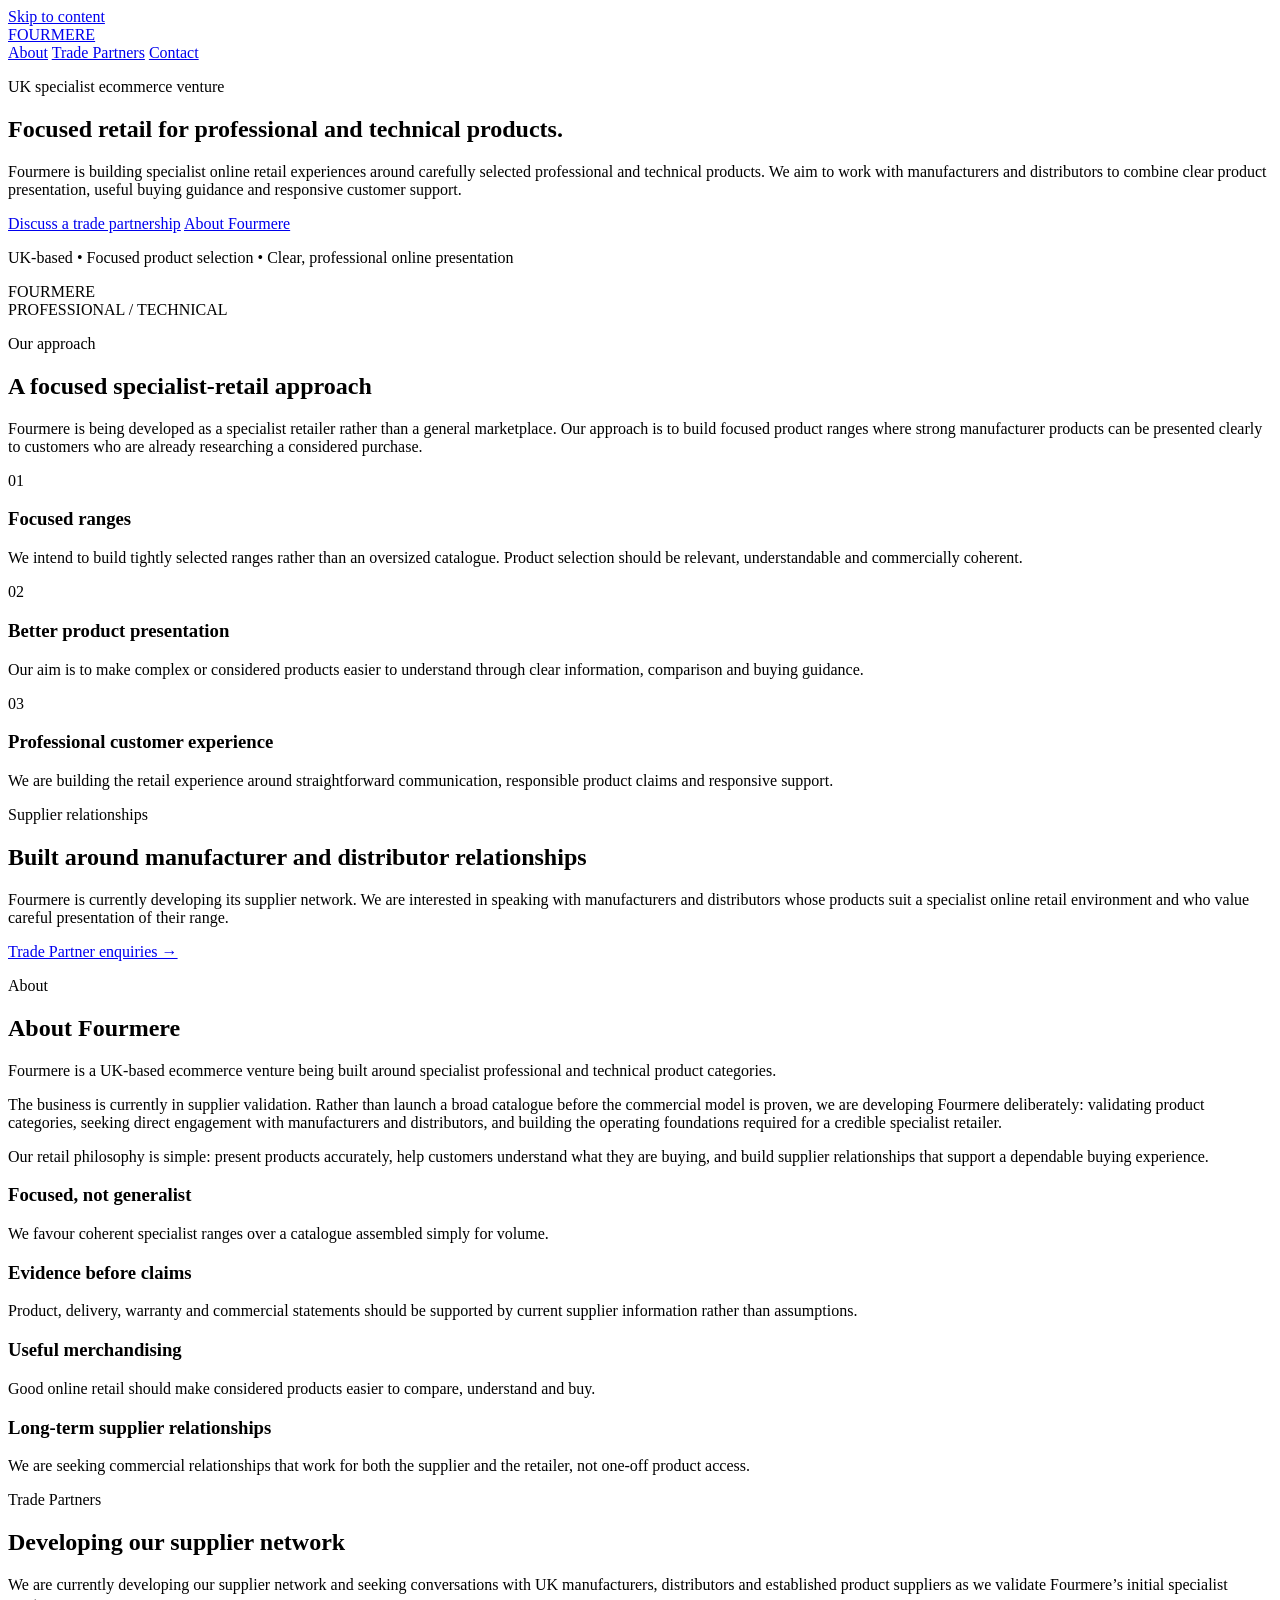
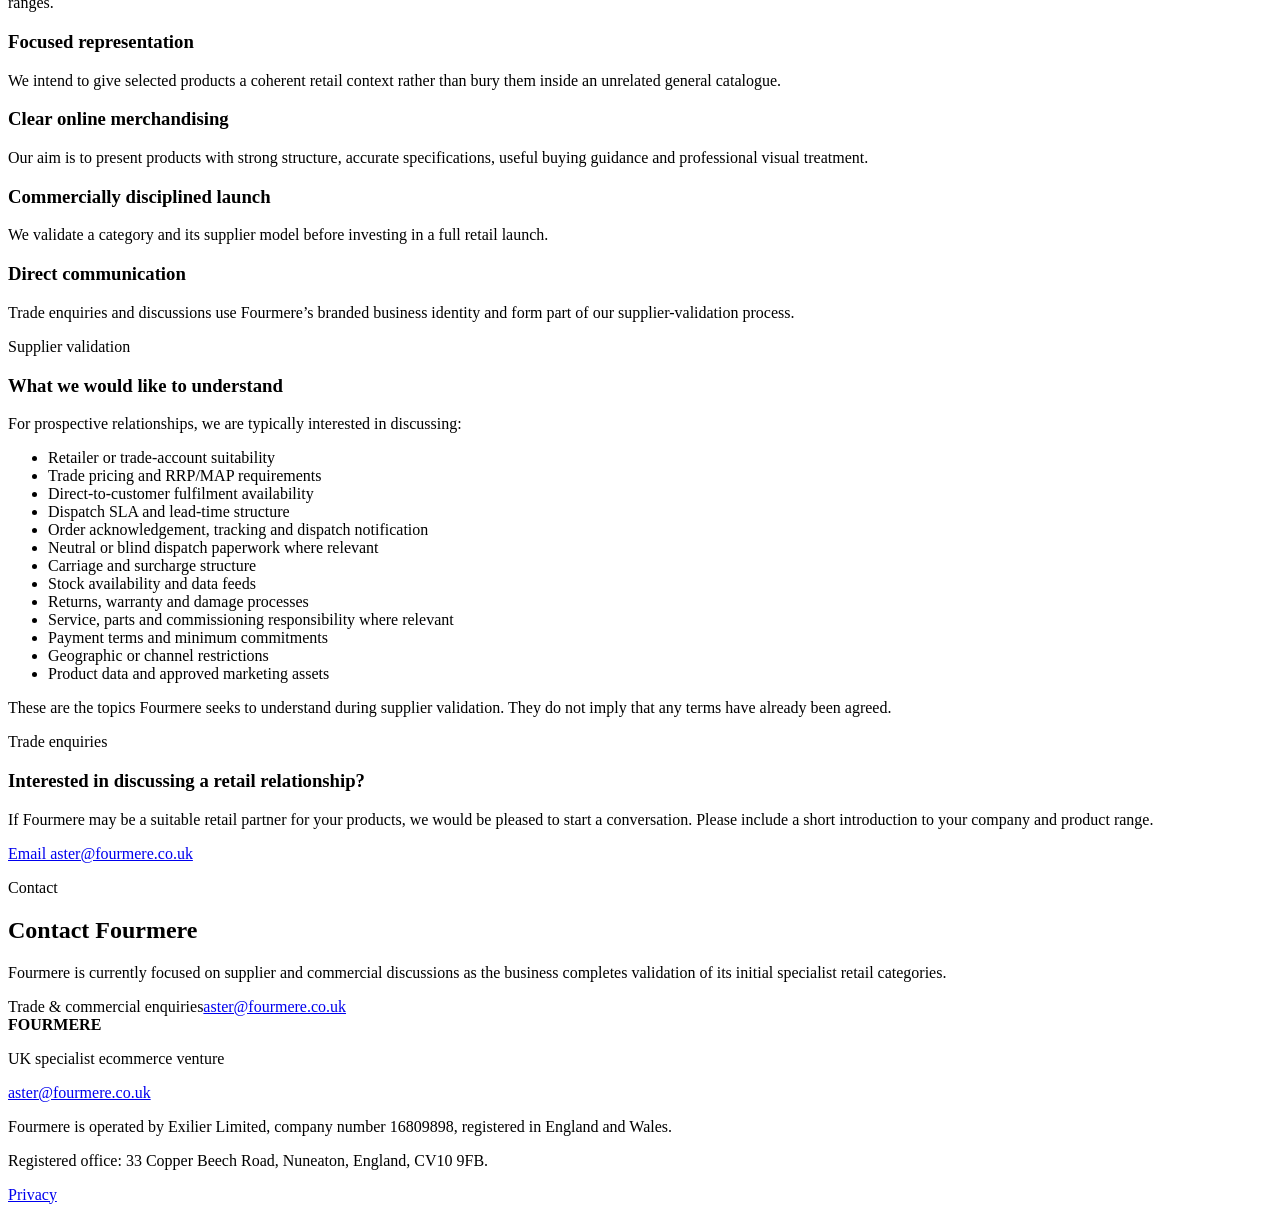
==== index.html @ 5b76fd43 "Initialize Fourmere Gate 3 credibility site" ====
<!doctype html>
<html lang="en-GB">
<head>
  <meta charset="utf-8">
  <meta name="viewport" content="width=device-width, initial-scale=1">
  <title>Fourmere | UK Specialist Ecommerce Venture</title>
  <meta name="description" content="Fourmere is a UK specialist ecommerce venture developing focused retail experiences for professional and technical products and seeking manufacturer and distributor relationships.">
  <meta name="robots" content="noindex,nofollow">
  <meta property="og:title" content="Fourmere | UK Specialist Ecommerce Venture">
  <meta property="og:description" content="A UK specialist ecommerce venture focused on clear product presentation, considered retail experiences and professional supplier relationships.">
  <meta property="og:type" content="website">
  <link rel="stylesheet" href="styles.css">
</head>
<body>
  <a class="skip-link" href="#main">Skip to content</a>
  <header class="site-header" id="home">
    <div class="shell nav-wrap">
      <a class="brand" href="#home" aria-label="Fourmere home">FOURMERE</a>
      <nav aria-label="Primary navigation">
        <a href="#about">About</a>
        <a href="#trade">Trade Partners</a>
        <a href="#contact">Contact</a>
      </nav>
    </div>
  </header>

  <main id="main">
    <section class="hero shell">
      <div class="hero-copy">
        <p class="eyebrow">UK specialist ecommerce venture</p>
        <h1>Focused retail for professional and technical products.</h1>
        <p class="lead">Fourmere is building specialist online retail experiences around carefully selected professional and technical products. We aim to work with manufacturers and distributors to combine clear product presentation, useful buying guidance and responsive customer support.</p>
        <div class="actions">
          <a class="button primary" href="#trade">Discuss a trade partnership</a>
          <a class="button secondary" href="#about">About Fourmere</a>
        </div>
        <p class="trust-line">UK-based <span>•</span> Focused product selection <span>•</span> Clear, professional online presentation</p>
      </div>
      <div class="hero-panel" aria-hidden="true">
        <div class="grid-mark"></div>
        <div class="panel-copy">FOURMERE<br><span>PROFESSIONAL / TECHNICAL</span></div>
      </div>
    </section>

    <section class="section alt" aria-labelledby="approach-heading">
      <div class="shell">
        <p class="eyebrow">Our approach</p>
        <h2 id="approach-heading">A focused specialist-retail approach</h2>
        <p class="section-intro">Fourmere is being developed as a specialist retailer rather than a general marketplace. Our approach is to build focused product ranges where strong manufacturer products can be presented clearly to customers who are already researching a considered purchase.</p>
        <div class="cards three">
          <article class="card"><span class="index">01</span><h3>Focused ranges</h3><p>We intend to build tightly selected ranges rather than an oversized catalogue. Product selection should be relevant, understandable and commercially coherent.</p></article>
          <article class="card"><span class="index">02</span><h3>Better product presentation</h3><p>Our aim is to make complex or considered products easier to understand through clear information, comparison and buying guidance.</p></article>
          <article class="card"><span class="index">03</span><h3>Professional customer experience</h3><p>We are building the retail experience around straightforward communication, responsible product claims and responsive support.</p></article>
        </div>
      </div>
    </section>

    <section class="section" aria-labelledby="relationships-heading">
      <div class="shell split">
        <div><p class="eyebrow">Supplier relationships</p><h2 id="relationships-heading">Built around manufacturer and distributor relationships</h2></div>
        <div><p>Fourmere is currently developing its supplier network. We are interested in speaking with manufacturers and distributors whose products suit a specialist online retail environment and who value careful presentation of their range.</p><a class="text-link" href="#trade">Trade Partner enquiries →</a></div>
      </div>
    </section>

    <section class="section alt" id="about" aria-labelledby="about-heading">
      <div class="shell">
        <p class="eyebrow">About</p>
        <h2 id="about-heading">About Fourmere</h2>
        <p class="section-intro">Fourmere is a UK-based ecommerce venture being built around specialist professional and technical product categories.</p>
        <div class="two-col copy-grid">
          <div><p>The business is currently in supplier validation. Rather than launch a broad catalogue before the commercial model is proven, we are developing Fourmere deliberately: validating product categories, seeking direct engagement with manufacturers and distributors, and building the operating foundations required for a credible specialist retailer.</p><p>Our retail philosophy is simple: present products accurately, help customers understand what they are buying, and build supplier relationships that support a dependable buying experience.</p></div>
          <div class="principles">
            <div><h3>Focused, not generalist</h3><p>We favour coherent specialist ranges over a catalogue assembled simply for volume.</p></div>
            <div><h3>Evidence before claims</h3><p>Product, delivery, warranty and commercial statements should be supported by current supplier information rather than assumptions.</p></div>
            <div><h3>Useful merchandising</h3><p>Good online retail should make considered products easier to compare, understand and buy.</p></div>
            <div><h3>Long-term supplier relationships</h3><p>We are seeking commercial relationships that work for both the supplier and the retailer, not one-off product access.</p></div>
          </div>
        </div>
      </div>
    </section>

    <section class="section" id="trade" aria-labelledby="trade-heading">
      <div class="shell">
        <p class="eyebrow">Trade Partners</p>
        <h2 id="trade-heading">Developing our supplier network</h2>
        <p class="section-intro">We are currently developing our supplier network and seeking conversations with UK manufacturers, distributors and established product suppliers as we validate Fourmere’s initial specialist ranges.</p>
        <div class="cards four compact">
          <article class="card"><h3>Focused representation</h3><p>We intend to give selected products a coherent retail context rather than bury them inside an unrelated general catalogue.</p></article>
          <article class="card"><h3>Clear online merchandising</h3><p>Our aim is to present products with strong structure, accurate specifications, useful buying guidance and professional visual treatment.</p></article>
          <article class="card"><h3>Commercially disciplined launch</h3><p>We validate a category and its supplier model before investing in a full retail launch.</p></article>
          <article class="card"><h3>Direct communication</h3><p>Trade enquiries and discussions use Fourmere’s branded business identity and form part of our supplier-validation process.</p></article>
        </div>

        <div class="discussion-grid">
          <div><p class="eyebrow">Supplier validation</p><h3>What we would like to understand</h3><p>For prospective relationships, we are typically interested in discussing:</p></div>
          <ul>
            <li>Retailer or trade-account suitability</li><li>Trade pricing and RRP/MAP requirements</li><li>Direct-to-customer fulfilment availability</li><li>Dispatch SLA and lead-time structure</li><li>Order acknowledgement, tracking and dispatch notification</li><li>Neutral or blind dispatch paperwork where relevant</li><li>Carriage and surcharge structure</li><li>Stock availability and data feeds</li><li>Returns, warranty and damage processes</li><li>Service, parts and commissioning responsibility where relevant</li><li>Payment terms and minimum commitments</li><li>Geographic or channel restrictions</li><li>Product data and approved marketing assets</li>
          </ul>
        </div>
        <p class="note">These are the topics Fourmere seeks to understand during supplier validation. They do not imply that any terms have already been agreed.</p>

        <div class="cta-panel">
          <div><p class="eyebrow">Trade enquiries</p><h3>Interested in discussing a retail relationship?</h3><p>If Fourmere may be a suitable retail partner for your products, we would be pleased to start a conversation. Please include a short introduction to your company and product range.</p></div>
          <a class="button primary" href="mailto:aster@fourmere.co.uk?subject=Fourmere%20trade%20enquiry">Email aster@fourmere.co.uk</a>
        </div>
      </div>
    </section>

    <section class="section dark" id="contact" aria-labelledby="contact-heading">
      <div class="shell split contact-grid">
        <div><p class="eyebrow">Contact</p><h2 id="contact-heading">Contact Fourmere</h2><p>Fourmere is currently focused on supplier and commercial discussions as the business completes validation of its initial specialist retail categories.</p></div>
        <div class="contact-box"><span>Trade &amp; commercial enquiries</span><a href="mailto:aster@fourmere.co.uk">aster@fourmere.co.uk</a></div>
      </div>
    </section>
  </main>

  <footer class="site-footer">
    <div class="shell footer-grid">
      <div><strong>FOURMERE</strong><p>UK specialist ecommerce venture</p><a href="mailto:aster@fourmere.co.uk">aster@fourmere.co.uk</a></div>
      <div class="legal"><p>Fourmere is operated by Exilier Limited, company number 16809898, registered in England and Wales.</p><p>Registered office: 33 Copper Beech Road, Nuneaton, England, CV10 9FB.</p><p><a href="privacy.html">Privacy</a></p></div>
    </div>
  </footer>
</body>
</html>
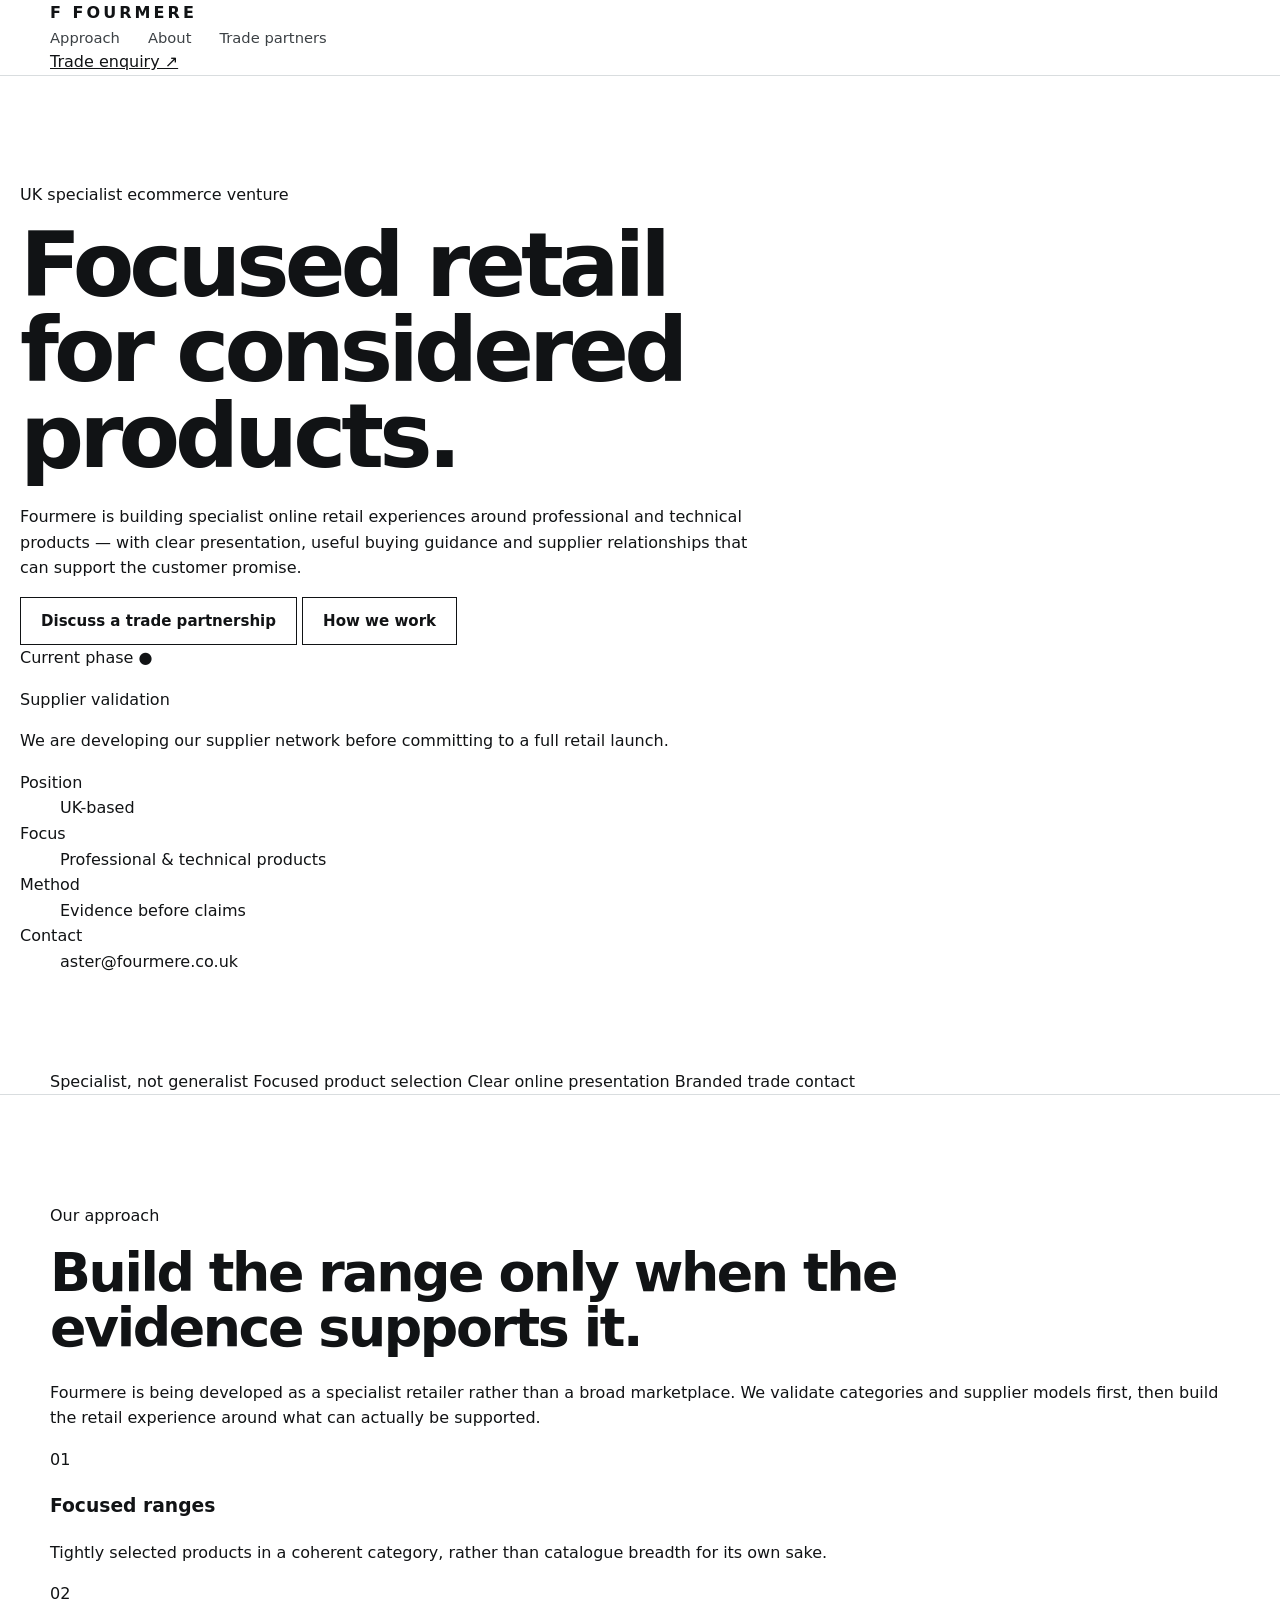
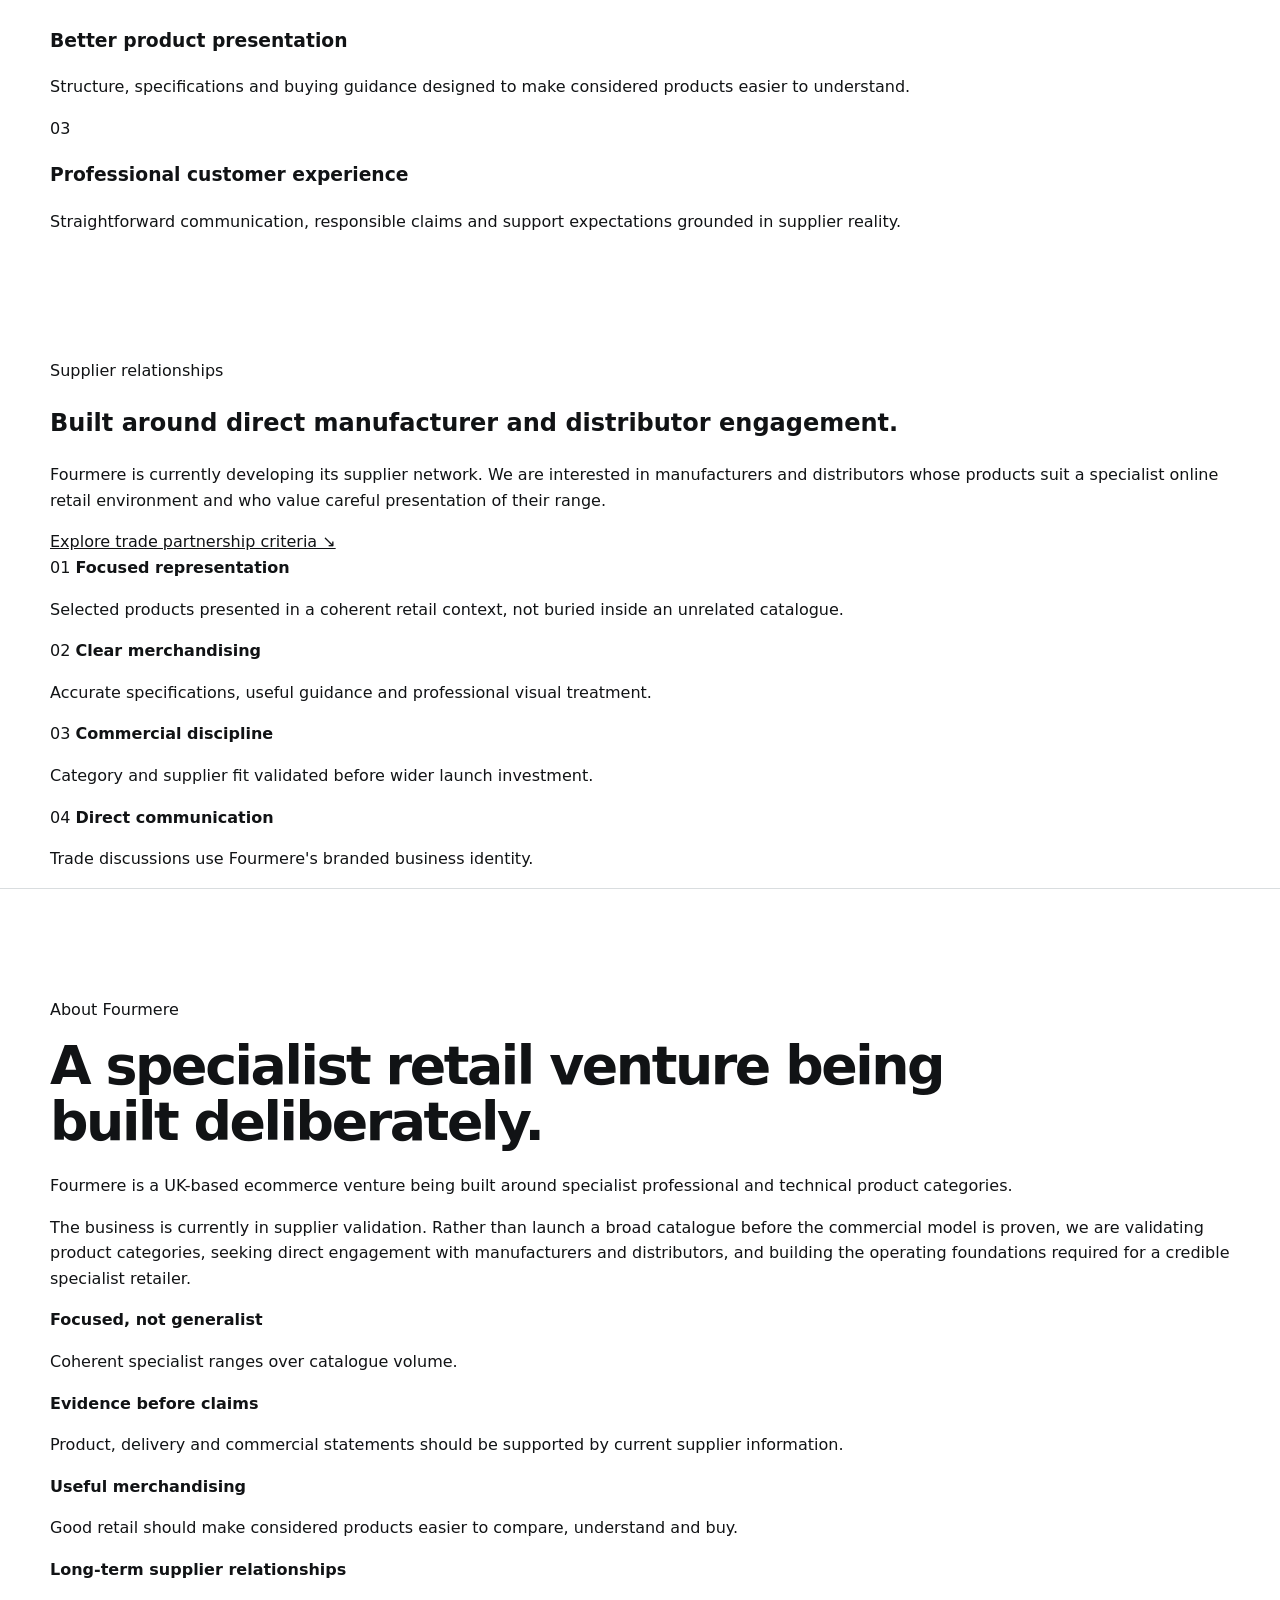
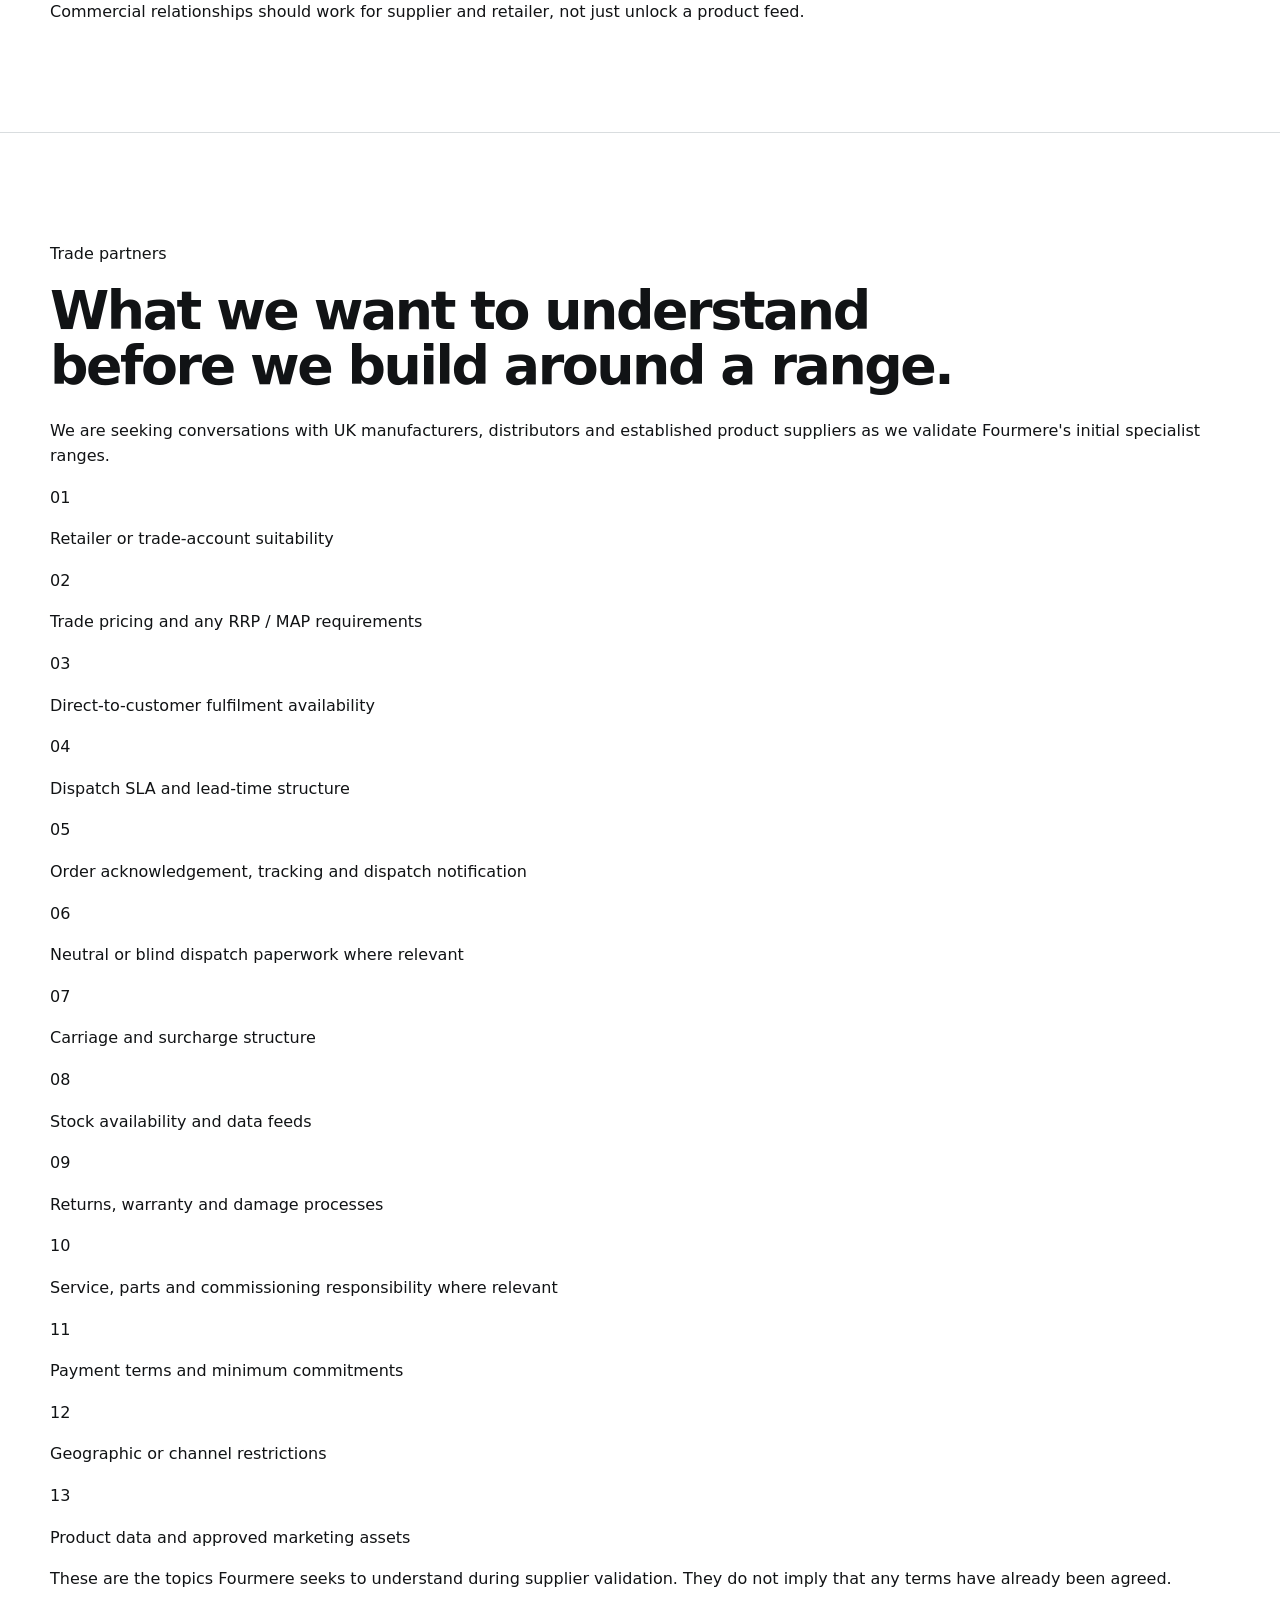
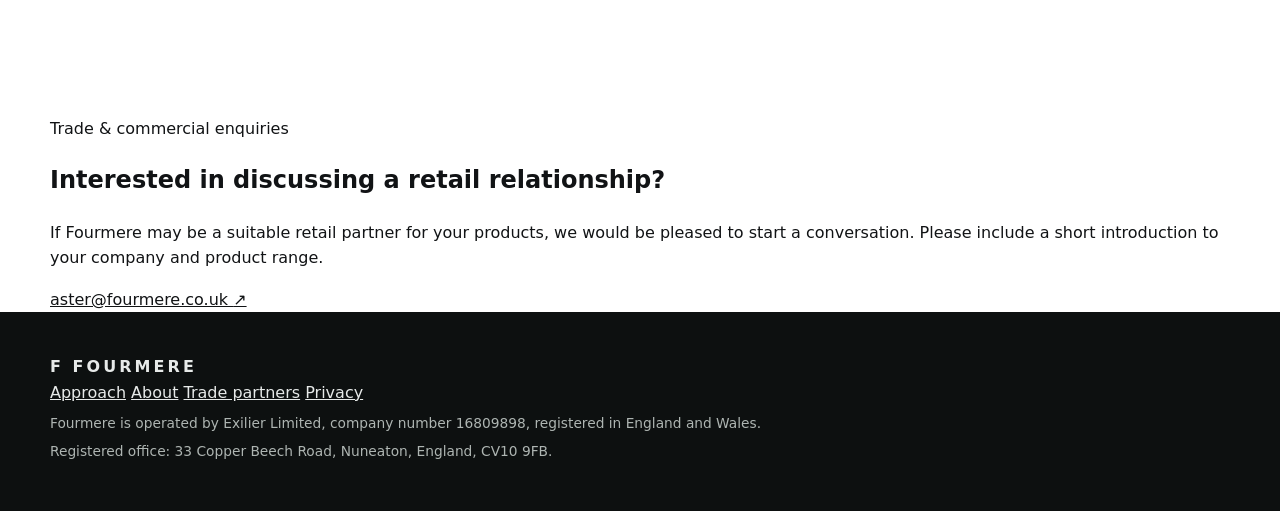
==== commit 5508aa59: "Redesign Fourmere site with Mobbin-led V2 hierarchy" ====
--- a/index.html
+++ b/index.html
@@ -7,117 +7,226 @@
   <meta name="description" content="Fourmere is a UK specialist ecommerce venture developing focused retail experiences for professional and technical products and seeking manufacturer and distributor relationships.">
   <meta name="robots" content="noindex,nofollow">
   <meta property="og:title" content="Fourmere | UK Specialist Ecommerce Venture">
-  <meta property="og:description" content="A UK specialist ecommerce venture focused on clear product presentation, considered retail experiences and professional supplier relationships.">
+  <meta property="og:description" content="Focused retail for professional and technical products, built around careful supplier validation and clear product presentation.">
   <meta property="og:type" content="website">
   <link rel="stylesheet" href="styles.css">
 </head>
 <body>
   <a class="skip-link" href="#main">Skip to content</a>
-  <header class="site-header" id="home">
-    <div class="shell nav-wrap">
-      <a class="brand" href="#home" aria-label="Fourmere home">FOURMERE</a>
+
+  <header class="site-header">
+    <div class="shell nav-shell">
+      <a class="brand" href="#home" aria-label="Fourmere home">
+        <span class="brand-mark" aria-hidden="true">F</span>
+        <span>FOURMERE</span>
+      </a>
       <nav aria-label="Primary navigation">
+        <a href="#approach">Approach</a>
         <a href="#about">About</a>
-        <a href="#trade">Trade Partners</a>
-        <a href="#contact">Contact</a>
+        <a href="#trade">Trade partners</a>
       </nav>
+      <a class="nav-cta" href="mailto:aster@fourmere.co.uk?subject=Fourmere%20trade%20enquiry">Trade enquiry ↗</a>
     </div>
   </header>
 
   <main id="main">
-    <section class="hero shell">
-      <div class="hero-copy">
-        <p class="eyebrow">UK specialist ecommerce venture</p>
-        <h1>Focused retail for professional and technical products.</h1>
-        <p class="lead">Fourmere is building specialist online retail experiences around carefully selected professional and technical products. We aim to work with manufacturers and distributors to combine clear product presentation, useful buying guidance and responsive customer support.</p>
-        <div class="actions">
-          <a class="button primary" href="#trade">Discuss a trade partnership</a>
-          <a class="button secondary" href="#about">About Fourmere</a>
-        </div>
-        <p class="trust-line">UK-based <span>•</span> Focused product selection <span>•</span> Clear, professional online presentation</p>
-      </div>
-      <div class="hero-panel" aria-hidden="true">
-        <div class="grid-mark"></div>
-        <div class="panel-copy">FOURMERE<br><span>PROFESSIONAL / TECHNICAL</span></div>
-      </div>
-    </section>
-
-    <section class="section alt" aria-labelledby="approach-heading">
+    <section class="hero" id="home">
+      <div class="shell hero-grid">
+        <div class="hero-main">
+          <p class="kicker">UK specialist ecommerce venture</p>
+          <h1>Focused retail for considered products.</h1>
+          <p class="hero-copy">Fourmere is building specialist online retail experiences around professional and technical products — with clear presentation, useful buying guidance and supplier relationships that can support the customer promise.</p>
+          <div class="hero-actions">
+            <a class="button button-dark" href="#trade">Discuss a trade partnership</a>
+            <a class="button button-ghost" href="#approach">How we work</a>
+          </div>
+        </div>
+
+        <aside class="status-card" aria-label="Fourmere current operating position">
+          <div class="status-head">
+            <span>Current phase</span>
+            <span class="status-dot">●</span>
+          </div>
+          <p class="status-title">Supplier validation</p>
+          <p class="status-copy">We are developing our supplier network before committing to a full retail launch.</p>
+          <dl>
+            <div><dt>Position</dt><dd>UK-based</dd></div>
+            <div><dt>Focus</dt><dd>Professional &amp; technical products</dd></div>
+            <div><dt>Method</dt><dd>Evidence before claims</dd></div>
+            <div><dt>Contact</dt><dd>aster@fourmere.co.uk</dd></div>
+          </dl>
+        </aside>
+      </div>
+    </section>
+
+    <section class="signal-strip" aria-label="Fourmere operating signals">
+      <div class="shell signal-grid">
+        <span>Specialist, not generalist</span>
+        <span>Focused product selection</span>
+        <span>Clear online presentation</span>
+        <span>Branded trade contact</span>
+      </div>
+    </section>
+
+    <section class="section section-light" id="approach">
       <div class="shell">
-        <p class="eyebrow">Our approach</p>
-        <h2 id="approach-heading">A focused specialist-retail approach</h2>
-        <p class="section-intro">Fourmere is being developed as a specialist retailer rather than a general marketplace. Our approach is to build focused product ranges where strong manufacturer products can be presented clearly to customers who are already researching a considered purchase.</p>
-        <div class="cards three">
-          <article class="card"><span class="index">01</span><h3>Focused ranges</h3><p>We intend to build tightly selected ranges rather than an oversized catalogue. Product selection should be relevant, understandable and commercially coherent.</p></article>
-          <article class="card"><span class="index">02</span><h3>Better product presentation</h3><p>Our aim is to make complex or considered products easier to understand through clear information, comparison and buying guidance.</p></article>
-          <article class="card"><span class="index">03</span><h3>Professional customer experience</h3><p>We are building the retail experience around straightforward communication, responsible product claims and responsive support.</p></article>
-        </div>
-      </div>
-    </section>
-
-    <section class="section" aria-labelledby="relationships-heading">
-      <div class="shell split">
-        <div><p class="eyebrow">Supplier relationships</p><h2 id="relationships-heading">Built around manufacturer and distributor relationships</h2></div>
-        <div><p>Fourmere is currently developing its supplier network. We are interested in speaking with manufacturers and distributors whose products suit a specialist online retail environment and who value careful presentation of their range.</p><a class="text-link" href="#trade">Trade Partner enquiries →</a></div>
-      </div>
-    </section>
-
-    <section class="section alt" id="about" aria-labelledby="about-heading">
+        <div class="section-heading editorial-heading">
+          <div>
+            <p class="kicker">Our approach</p>
+            <h2>Build the range only when the evidence supports it.</h2>
+          </div>
+          <p>Fourmere is being developed as a specialist retailer rather than a broad marketplace. We validate categories and supplier models first, then build the retail experience around what can actually be supported.</p>
+        </div>
+
+        <div class="principle-list">
+          <article class="principle-row">
+            <span class="number">01</span>
+            <h3>Focused ranges</h3>
+            <p>Tightly selected products in a coherent category, rather than catalogue breadth for its own sake.</p>
+          </article>
+          <article class="principle-row">
+            <span class="number">02</span>
+            <h3>Better product presentation</h3>
+            <p>Structure, specifications and buying guidance designed to make considered products easier to understand.</p>
+          </article>
+          <article class="principle-row">
+            <span class="number">03</span>
+            <h3>Professional customer experience</h3>
+            <p>Straightforward communication, responsible claims and support expectations grounded in supplier reality.</p>
+          </article>
+        </div>
+      </div>
+    </section>
+
+    <section class="relationship-block">
+      <div class="shell relationship-grid">
+        <div class="relationship-copy">
+          <p class="kicker kicker-light">Supplier relationships</p>
+          <h2>Built around direct manufacturer and distributor engagement.</h2>
+          <p>Fourmere is currently developing its supplier network. We are interested in manufacturers and distributors whose products suit a specialist online retail environment and who value careful presentation of their range.</p>
+          <a class="inline-link light-link" href="#trade">Explore trade partnership criteria ↘</a>
+        </div>
+
+        <div class="relationship-notes">
+          <div>
+            <span>01</span>
+            <strong>Focused representation</strong>
+            <p>Selected products presented in a coherent retail context, not buried inside an unrelated catalogue.</p>
+          </div>
+          <div>
+            <span>02</span>
+            <strong>Clear merchandising</strong>
+            <p>Accurate specifications, useful guidance and professional visual treatment.</p>
+          </div>
+          <div>
+            <span>03</span>
+            <strong>Commercial discipline</strong>
+            <p>Category and supplier fit validated before wider launch investment.</p>
+          </div>
+          <div>
+            <span>04</span>
+            <strong>Direct communication</strong>
+            <p>Trade discussions use Fourmere's branded business identity.</p>
+          </div>
+        </div>
+      </div>
+    </section>
+
+    <section class="section" id="about">
       <div class="shell">
-        <p class="eyebrow">About</p>
-        <h2 id="about-heading">About Fourmere</h2>
-        <p class="section-intro">Fourmere is a UK-based ecommerce venture being built around specialist professional and technical product categories.</p>
-        <div class="two-col copy-grid">
-          <div><p>The business is currently in supplier validation. Rather than launch a broad catalogue before the commercial model is proven, we are developing Fourmere deliberately: validating product categories, seeking direct engagement with manufacturers and distributors, and building the operating foundations required for a credible specialist retailer.</p><p>Our retail philosophy is simple: present products accurately, help customers understand what they are buying, and build supplier relationships that support a dependable buying experience.</p></div>
-          <div class="principles">
-            <div><h3>Focused, not generalist</h3><p>We favour coherent specialist ranges over a catalogue assembled simply for volume.</p></div>
-            <div><h3>Evidence before claims</h3><p>Product, delivery, warranty and commercial statements should be supported by current supplier information rather than assumptions.</p></div>
-            <div><h3>Useful merchandising</h3><p>Good online retail should make considered products easier to compare, understand and buy.</p></div>
-            <div><h3>Long-term supplier relationships</h3><p>We are seeking commercial relationships that work for both the supplier and the retailer, not one-off product access.</p></div>
-          </div>
-        </div>
-      </div>
-    </section>
-
-    <section class="section" id="trade" aria-labelledby="trade-heading">
+        <div class="section-heading about-heading">
+          <p class="kicker">About Fourmere</p>
+          <h2>A specialist retail venture being built deliberately.</h2>
+        </div>
+
+        <div class="about-grid">
+          <div class="about-lead">
+            <p>Fourmere is a UK-based ecommerce venture being built around specialist professional and technical product categories.</p>
+            <p>The business is currently in supplier validation. Rather than launch a broad catalogue before the commercial model is proven, we are validating product categories, seeking direct engagement with manufacturers and distributors, and building the operating foundations required for a credible specialist retailer.</p>
+          </div>
+
+          <div class="belief-list">
+            <div>
+              <strong>Focused, not generalist</strong>
+              <p>Coherent specialist ranges over catalogue volume.</p>
+            </div>
+            <div>
+              <strong>Evidence before claims</strong>
+              <p>Product, delivery and commercial statements should be supported by current supplier information.</p>
+            </div>
+            <div>
+              <strong>Useful merchandising</strong>
+              <p>Good retail should make considered products easier to compare, understand and buy.</p>
+            </div>
+            <div>
+              <strong>Long-term supplier relationships</strong>
+              <p>Commercial relationships should work for supplier and retailer, not just unlock a product feed.</p>
+            </div>
+          </div>
+        </div>
+      </div>
+    </section>
+
+    <section class="section section-warm" id="trade">
       <div class="shell">
-        <p class="eyebrow">Trade Partners</p>
-        <h2 id="trade-heading">Developing our supplier network</h2>
-        <p class="section-intro">We are currently developing our supplier network and seeking conversations with UK manufacturers, distributors and established product suppliers as we validate Fourmere’s initial specialist ranges.</p>
-        <div class="cards four compact">
-          <article class="card"><h3>Focused representation</h3><p>We intend to give selected products a coherent retail context rather than bury them inside an unrelated general catalogue.</p></article>
-          <article class="card"><h3>Clear online merchandising</h3><p>Our aim is to present products with strong structure, accurate specifications, useful buying guidance and professional visual treatment.</p></article>
-          <article class="card"><h3>Commercially disciplined launch</h3><p>We validate a category and its supplier model before investing in a full retail launch.</p></article>
-          <article class="card"><h3>Direct communication</h3><p>Trade enquiries and discussions use Fourmere’s branded business identity and form part of our supplier-validation process.</p></article>
-        </div>
-
-        <div class="discussion-grid">
-          <div><p class="eyebrow">Supplier validation</p><h3>What we would like to understand</h3><p>For prospective relationships, we are typically interested in discussing:</p></div>
-          <ul>
-            <li>Retailer or trade-account suitability</li><li>Trade pricing and RRP/MAP requirements</li><li>Direct-to-customer fulfilment availability</li><li>Dispatch SLA and lead-time structure</li><li>Order acknowledgement, tracking and dispatch notification</li><li>Neutral or blind dispatch paperwork where relevant</li><li>Carriage and surcharge structure</li><li>Stock availability and data feeds</li><li>Returns, warranty and damage processes</li><li>Service, parts and commissioning responsibility where relevant</li><li>Payment terms and minimum commitments</li><li>Geographic or channel restrictions</li><li>Product data and approved marketing assets</li>
-          </ul>
-        </div>
-        <p class="note">These are the topics Fourmere seeks to understand during supplier validation. They do not imply that any terms have already been agreed.</p>
-
-        <div class="cta-panel">
-          <div><p class="eyebrow">Trade enquiries</p><h3>Interested in discussing a retail relationship?</h3><p>If Fourmere may be a suitable retail partner for your products, we would be pleased to start a conversation. Please include a short introduction to your company and product range.</p></div>
-          <a class="button primary" href="mailto:aster@fourmere.co.uk?subject=Fourmere%20trade%20enquiry">Email aster@fourmere.co.uk</a>
-        </div>
-      </div>
-    </section>
-
-    <section class="section dark" id="contact" aria-labelledby="contact-heading">
-      <div class="shell split contact-grid">
-        <div><p class="eyebrow">Contact</p><h2 id="contact-heading">Contact Fourmere</h2><p>Fourmere is currently focused on supplier and commercial discussions as the business completes validation of its initial specialist retail categories.</p></div>
-        <div class="contact-box"><span>Trade &amp; commercial enquiries</span><a href="mailto:aster@fourmere.co.uk">aster@fourmere.co.uk</a></div>
+        <div class="section-heading trade-heading">
+          <div>
+            <p class="kicker">Trade partners</p>
+            <h2>What we want to understand before we build around a range.</h2>
+          </div>
+          <p>We are seeking conversations with UK manufacturers, distributors and established product suppliers as we validate Fourmere's initial specialist ranges.</p>
+        </div>
+
+        <div class="criteria-grid" role="list" aria-label="Supplier validation topics">
+          <div role="listitem"><span>01</span><p>Retailer or trade-account suitability</p></div>
+          <div role="listitem"><span>02</span><p>Trade pricing and any RRP / MAP requirements</p></div>
+          <div role="listitem"><span>03</span><p>Direct-to-customer fulfilment availability</p></div>
+          <div role="listitem"><span>04</span><p>Dispatch SLA and lead-time structure</p></div>
+          <div role="listitem"><span>05</span><p>Order acknowledgement, tracking and dispatch notification</p></div>
+          <div role="listitem"><span>06</span><p>Neutral or blind dispatch paperwork where relevant</p></div>
+          <div role="listitem"><span>07</span><p>Carriage and surcharge structure</p></div>
+          <div role="listitem"><span>08</span><p>Stock availability and data feeds</p></div>
+          <div role="listitem"><span>09</span><p>Returns, warranty and damage processes</p></div>
+          <div role="listitem"><span>10</span><p>Service, parts and commissioning responsibility where relevant</p></div>
+          <div role="listitem"><span>11</span><p>Payment terms and minimum commitments</p></div>
+          <div role="listitem"><span>12</span><p>Geographic or channel restrictions</p></div>
+          <div role="listitem"><span>13</span><p>Product data and approved marketing assets</p></div>
+        </div>
+
+        <p class="disclaimer">These are the topics Fourmere seeks to understand during supplier validation. They do not imply that any terms have already been agreed.</p>
+      </div>
+    </section>
+
+    <section class="contact-section" id="contact">
+      <div class="shell contact-grid">
+        <div>
+          <p class="kicker kicker-light">Trade &amp; commercial enquiries</p>
+          <h2>Interested in discussing a retail relationship?</h2>
+        </div>
+        <div class="contact-copy">
+          <p>If Fourmere may be a suitable retail partner for your products, we would be pleased to start a conversation. Please include a short introduction to your company and product range.</p>
+          <a class="email-link" href="mailto:aster@fourmere.co.uk?subject=Fourmere%20trade%20enquiry">aster@fourmere.co.uk <span>↗</span></a>
+        </div>
       </div>
     </section>
   </main>
 
   <footer class="site-footer">
-    <div class="shell footer-grid">
-      <div><strong>FOURMERE</strong><p>UK specialist ecommerce venture</p><a href="mailto:aster@fourmere.co.uk">aster@fourmere.co.uk</a></div>
-      <div class="legal"><p>Fourmere is operated by Exilier Limited, company number 16809898, registered in England and Wales.</p><p>Registered office: 33 Copper Beech Road, Nuneaton, England, CV10 9FB.</p><p><a href="privacy.html">Privacy</a></p></div>
+    <div class="shell footer-top">
+      <a class="brand footer-brand" href="#home">
+        <span class="brand-mark" aria-hidden="true">F</span>
+        <span>FOURMERE</span>
+      </a>
+      <div class="footer-nav">
+        <a href="#approach">Approach</a>
+        <a href="#about">About</a>
+        <a href="#trade">Trade partners</a>
+        <a href="privacy.html">Privacy</a>
+      </div>
+    </div>
+    <div class="shell footer-bottom">
+      <p>Fourmere is operated by Exilier Limited, company number 16809898, registered in England and Wales.</p>
+      <p>Registered office: 33 Copper Beech Road, Nuneaton, England, CV10 9FB.</p>
     </div>
   </footer>
 </body>
--- a/styles.css
+++ b/styles.css
@@ -0,0 +1 @@
+:root{--ink:#111315;--muted:#61676c;--line:#d9dddf;--paper:#f7f7f4;--white:#fff;--accent:#34594d;--dark:#171c1b;--max:1180px}*{box-sizing:border-box}html{scroll-behavior:smooth}body{margin:0;font-family:Inter,ui-sans-serif,system-ui,-apple-system,BlinkMacSystemFont,"Segoe UI",sans-serif;color:var(--ink);background:var(--white);line-height:1.6}a{color:inherit}.skip-link{position:absolute;left:-9999px;top:auto}.skip-link:focus{left:1rem;top:1rem;background:#fff;padding:.65rem 1rem;z-index:999;border:1px solid var(--ink)}.shell{width:min(calc(100% - 40px),var(--max));margin-inline:auto}.site-header{position:sticky;top:0;background:rgba(255,255,255,.96);border-bottom:1px solid var(--line);z-index:10}.nav-wrap{height:72px;display:flex;align-items:center;justify-content:space-between}.brand{font-weight:800;letter-spacing:.19em;text-decoration:none}.site-header nav{display:flex;gap:28px}.site-header nav a{font-size:.92rem;text-decoration:none;color:#3c4145}.site-header nav a:hover,.site-header nav a:focus{text-decoration:underline;text-underline-offset:4px}.hero{min-height:650px;padding:90px 0 78px;display:grid;grid-template-columns:1.45fr .75fr;gap:70px;align-items:center}.hero h1{font-size:clamp(3rem,7vw,6.5rem);line-height:.95;letter-spacing:-.055em;max-width:900px;margin:.4rem 0 1.6rem}.eyebrow{text-transform:uppercase;letter-spacing:.16em;font-size:.76rem;font-weight:750;color:var(--accent);margin:0 0 .8rem}.lead,.section-intro{font-size:1.2rem;max-width:790px;color:#474d51}.actions{display:flex;gap:12px;flex-wrap:wrap;margin:30px 0 24px}.button{display:inline-flex;align-items:center;justify-content:center;min-height:48px;padding:0 20px;border:1px solid var(--ink);text-decoration:none;font-weight:700;font-size:.94rem}.button.primary{background:var(--ink);color:#fff}.button.primary:hover,.button.primary:focus{background:#2a3033}.button.secondary{background:#fff}.trust-line{font-size:.86rem;color:var(--muted)}.trust-line span{padding:0 .4rem}.hero-panel{height:430px;background:var(--dark);position:relative;overflow:hidden}.grid-mark{position:absolute;inset:0;background-image:linear-gradient(rgba(255,255,255,.08) 1px,transparent 1px),linear-gradient(90deg,rgba(255,255,255,.08) 1px,transparent 1px);background-size:38px 38px;transform:skewY(-8deg) scale(1.2)}.panel-copy{position:absolute;left:28px;bottom:28px;color:#fff;font-weight:800;letter-spacing:.15em}.panel-copy span{font-size:.58rem;color:#b9c3bf;letter-spacing:.12em}.section{padding:92px 0;border-top:1px solid var(--line)}.section.alt{background:var(--paper)}.section h2{font-size:clamp(2rem,4.2vw,4.15rem);line-height:1.03;letter-spacing:-.045em;margin:.35rem 0 1.5rem;max-width:930px}.cards{display:grid;gap:16px;margin-top:46px}.cards.three{grid-template-columns:repeat(3,1fr)}.cards.four{grid-template-columns:repeat(4,1fr)}.card{background:#fff;border:1px solid var(--line);padding:28px;min-height:240px}.compact .card{min-height:210px}.card .index{font-size:.72rem;letter-spacing:.12em;color:var(--accent);font-weight:800}.card h3,.discussion-grid h3,.cta-panel h3{font-size:1.25rem;line-height:1.2;margin:28px 0 10px}.card p{color:#53595e}.split{display:grid;grid-template-columns:1fr 1fr;gap:80px;align-items:start}.split h2{margin-top:.25rem}.split>div:last-child{font-size:1.08rem;color:#4a5054;padding-top:28px}.text-link{display:inline-block;margin-top:14px;font-weight:750;text-decoration:none;border-bottom:1px solid var(--ink)}.two-col{display:grid;grid-template-columns:1fr 1fr;gap:72px}.copy-grid{margin-top:38px}.copy-grid>div:first-child{font-size:1.08rem;color:#484f53}.principles{border-top:1px solid #cfd4d5}.principles div{padding:20px 0;border-bottom:1px solid #cfd4d5}.principles h3{margin:0 0 5px;font-size:1rem}.principles p{margin:0;color:#596064}.discussion-grid{display:grid;grid-template-columns:.72fr 1.28fr;gap:60px;margin-top:74px;padding-top:44px;border-top:1px solid var(--line)}.discussion-grid h3{font-size:1.65rem;margin-top:0}.discussion-grid ul{margin:0;padding:0;list-style:none;display:grid;grid-template-columns:1fr 1fr;gap:0 30px}.discussion-grid li{padding:12px 0;border-bottom:1px solid var(--line)}.note{font-size:.88rem;color:var(--muted);margin-top:22px}.cta-panel{margin-top:58px;background:var(--paper);border:1px solid var(--line);padding:38px;display:flex;align-items:center;justify-content:space-between;gap:40px}.cta-panel h3{font-size:1.7rem;margin:.2rem 0 .7rem}.dark{background:var(--dark);color:#f4f5f4;border-color:#303735}.dark .eyebrow{color:#a5b8b0}.dark p{color:#c4cbc8}.contact-box{border-left:1px solid #4a5250;padding-left:36px!important}.contact-box span{display:block;color:#aab3af;font-size:.8rem;text-transform:uppercase;letter-spacing:.12em;margin-bottom:8px}.contact-box a{font-size:clamp(1.25rem,3vw,2rem);font-weight:750;text-underline-offset:6px}.site-footer{padding:42px 0;background:#0d1010;color:#d9dddb}.footer-grid{display:grid;grid-template-columns:1fr 1.5fr;gap:60px}.site-footer strong{letter-spacing:.18em}.site-footer p{margin:.4rem 0;color:#aeb5b2;font-size:.86rem}.site-footer a{color:#e7eae9}.legal{text-align:right}@media(max-width:900px){.hero{grid-template-columns:1fr;min-height:auto;padding-top:70px}.hero-panel{height:250px}.cards.three,.cards.four{grid-template-columns:1fr 1fr}.split,.two-col,.discussion-grid{grid-template-columns:1fr;gap:28px}.split>div:last-child{padding-top:0}.cta-panel{align-items:flex-start;flex-direction:column}.contact-box{border-left:0;border-top:1px solid #4a5250;padding:28px 0 0!important}.footer-grid{grid-template-columns:1fr}.legal{text-align:left}}@media(max-width:620px){.shell{width:min(calc(100% - 28px),var(--max))}.nav-wrap{height:64px}.site-header nav{gap:14px}.site-header nav a{font-size:.82rem}.hero{padding:56px 0}.hero h1{font-size:3.1rem}.section{padding:68px 0}.cards.three,.cards.four{grid-template-columns:1fr}.discussion-grid ul{grid-template-columns:1fr}.cta-panel{padding:26px}.brand{font-size:.9rem;letter-spacing:.14em}}
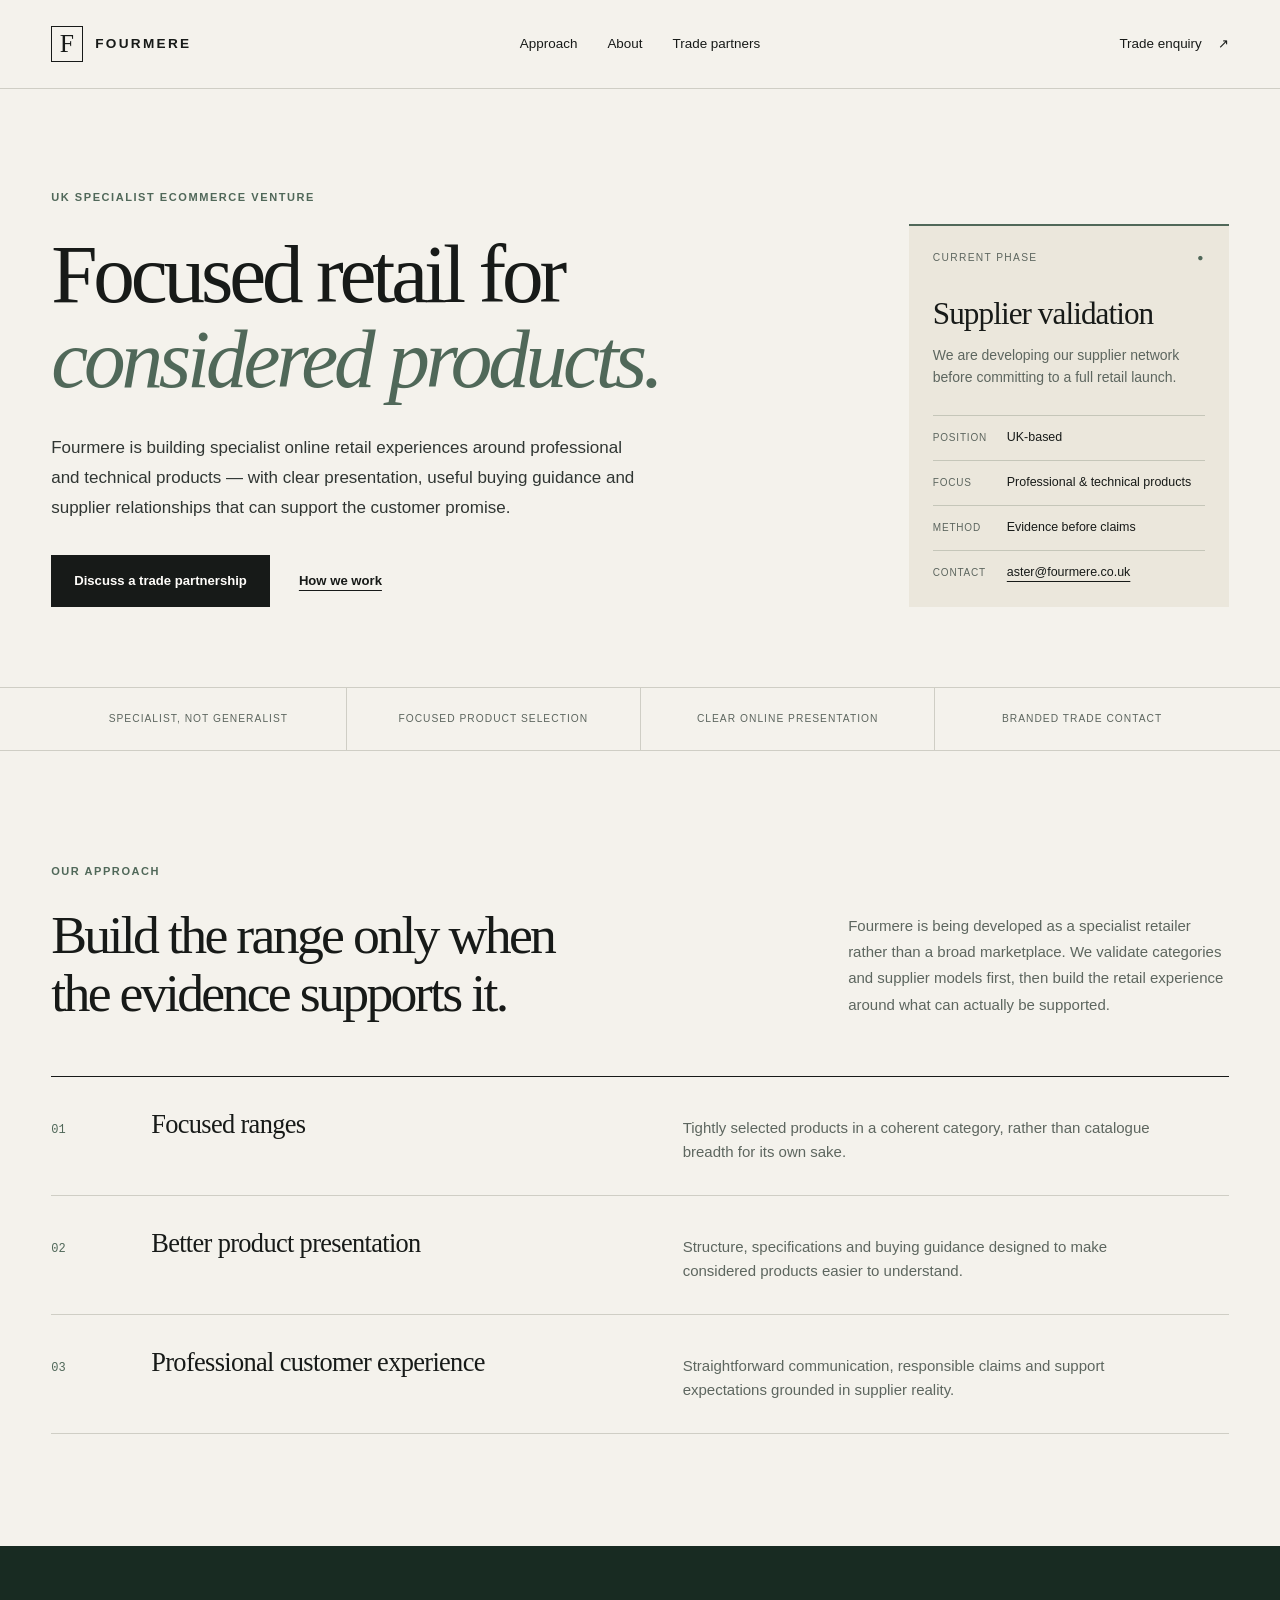
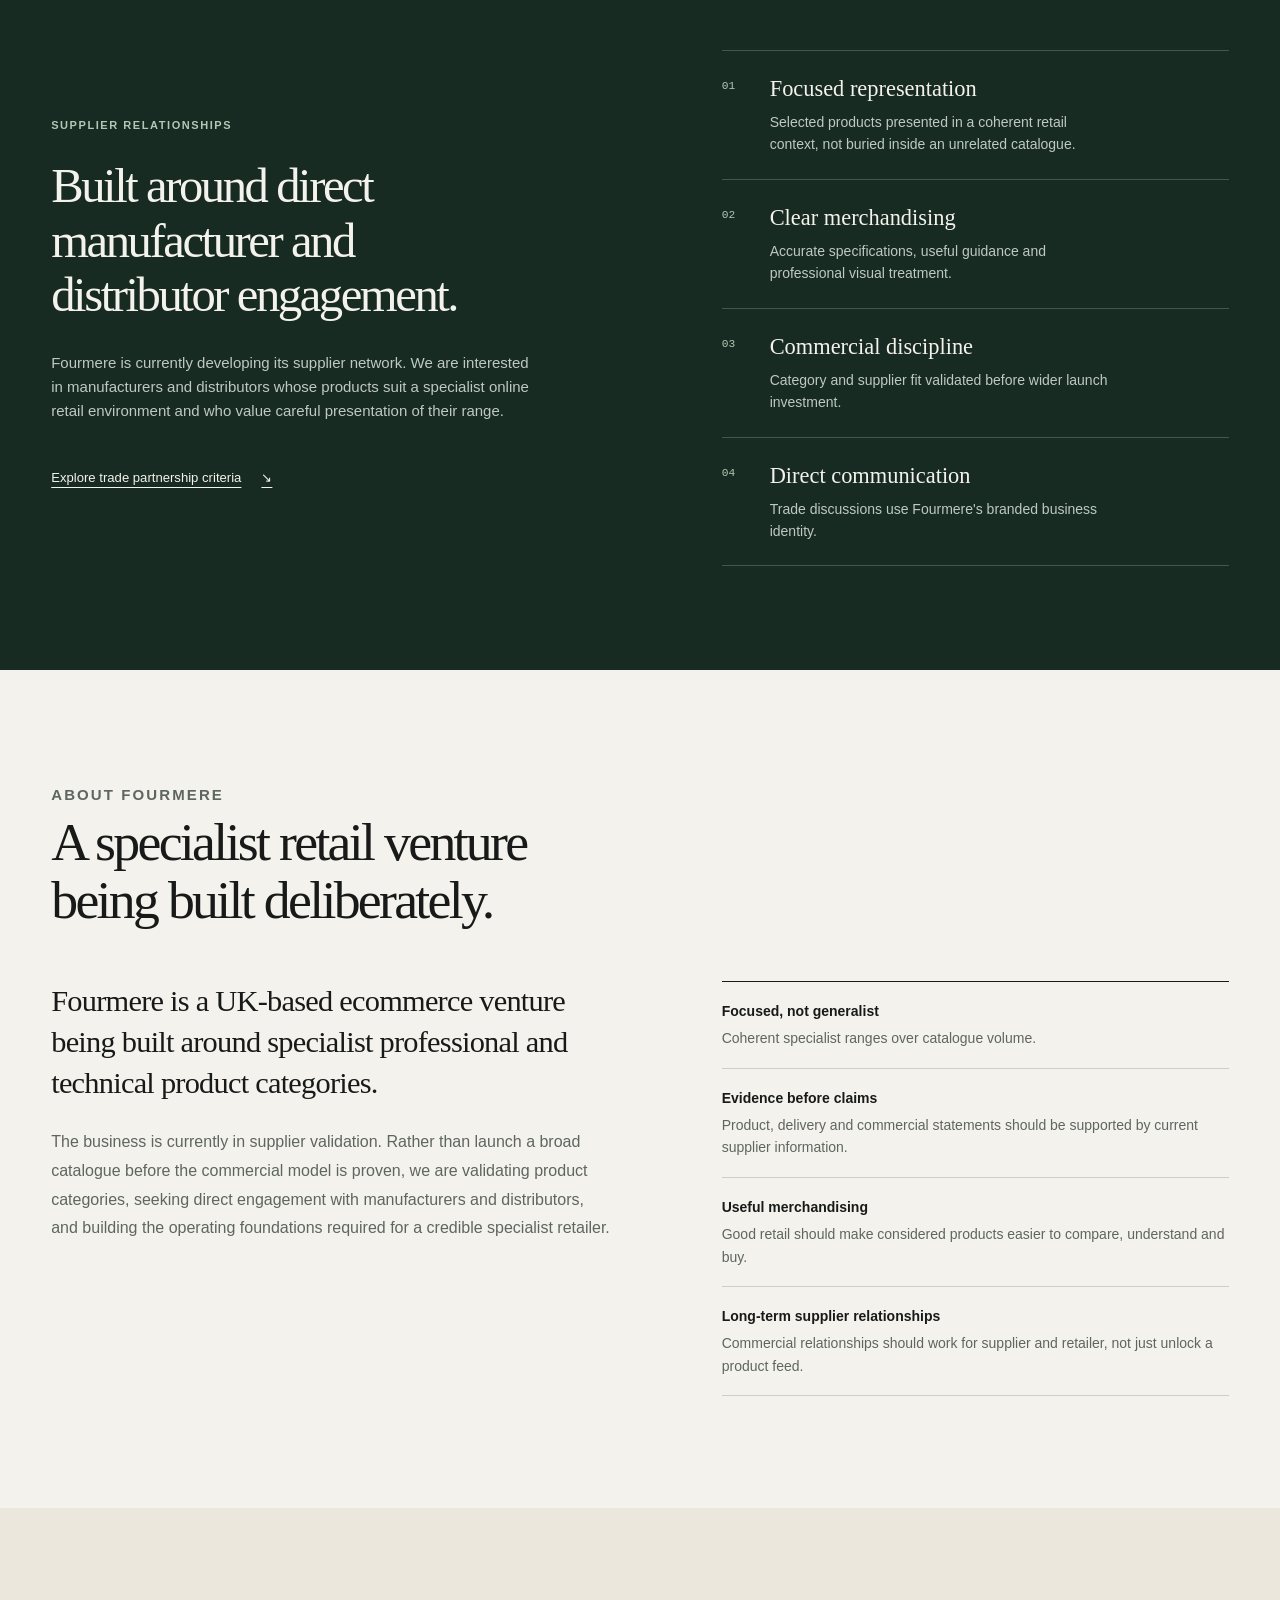
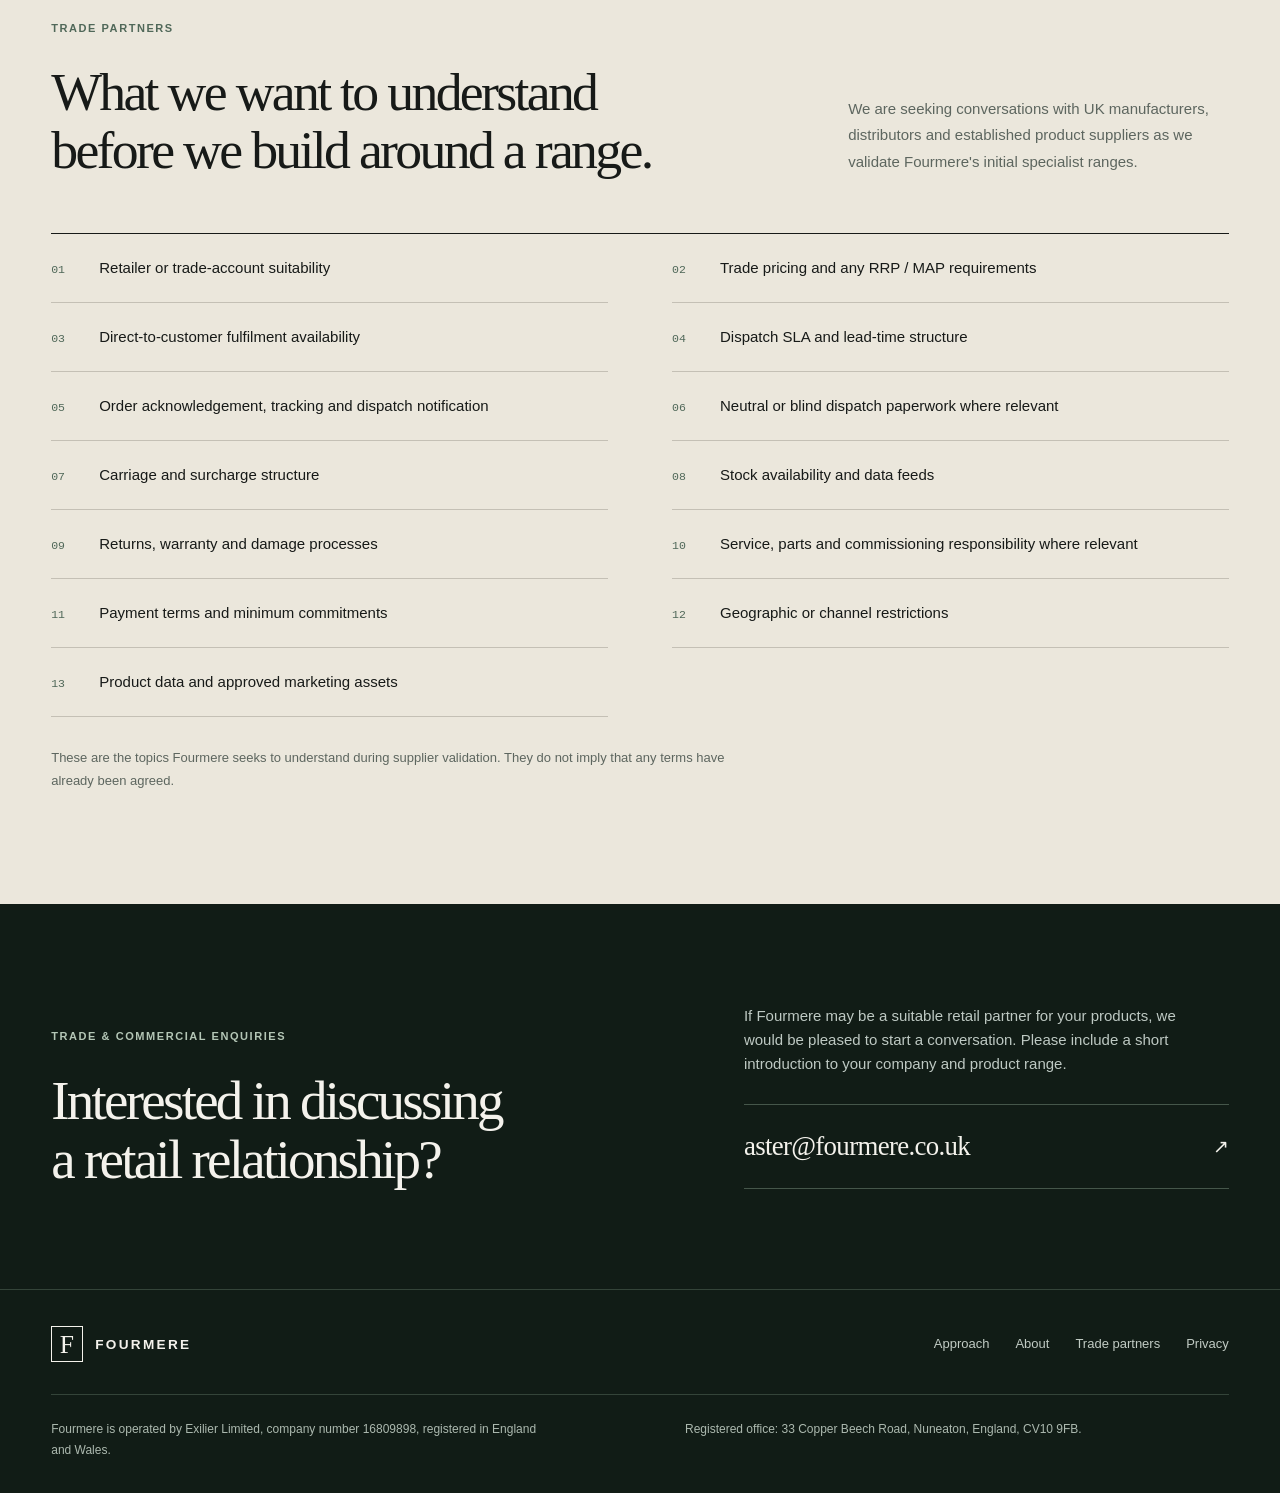
==== commit fe74ef07: "Refine Fourmere V2 design and document verification" ====
--- a/index.html
+++ b/index.html
@@ -25,16 +25,16 @@
         <a href="#about">About</a>
         <a href="#trade">Trade partners</a>
       </nav>
-      <a class="nav-cta" href="mailto:aster@fourmere.co.uk?subject=Fourmere%20trade%20enquiry">Trade enquiry ↗</a>
+      <a class="nav-cta" href="mailto:aster@fourmere.co.uk?subject=Fourmere%20trade%20enquiry"><span class="nav-label">Trade enquiry</span><span class="nav-label-mobile">Trade</span> <span aria-hidden="true">↗</span></a>
     </div>
   </header>
 
-  <main id="main">
+  <main id="main" tabindex="-1">
     <section class="hero" id="home">
       <div class="shell hero-grid">
         <div class="hero-main">
           <p class="kicker">UK specialist ecommerce venture</p>
-          <h1>Focused retail for considered products.</h1>
+          <h1>Focused retail for <em>considered products.</em></h1>
           <p class="hero-copy">Fourmere is building specialist online retail experiences around professional and technical products — with clear presentation, useful buying guidance and supplier relationships that can support the customer promise.</p>
           <div class="hero-actions">
             <a class="button button-dark" href="#trade">Discuss a trade partnership</a>
@@ -45,7 +45,7 @@
         <aside class="status-card" aria-label="Fourmere current operating position">
           <div class="status-head">
             <span>Current phase</span>
-            <span class="status-dot">●</span>
+            <span class="status-dot" aria-hidden="true">●</span>
           </div>
           <p class="status-title">Supplier validation</p>
           <p class="status-copy">We are developing our supplier network before committing to a full retail launch.</p>
@@ -53,7 +53,7 @@
             <div><dt>Position</dt><dd>UK-based</dd></div>
             <div><dt>Focus</dt><dd>Professional &amp; technical products</dd></div>
             <div><dt>Method</dt><dd>Evidence before claims</dd></div>
-            <div><dt>Contact</dt><dd>aster@fourmere.co.uk</dd></div>
+            <div><dt>Contact</dt><dd><a href="mailto:aster@fourmere.co.uk">aster@fourmere.co.uk</a></dd></div>
           </dl>
         </aside>
       </div>
@@ -104,7 +104,7 @@
           <p class="kicker kicker-light">Supplier relationships</p>
           <h2>Built around direct manufacturer and distributor engagement.</h2>
           <p>Fourmere is currently developing its supplier network. We are interested in manufacturers and distributors whose products suit a specialist online retail environment and who value careful presentation of their range.</p>
-          <a class="inline-link light-link" href="#trade">Explore trade partnership criteria ↘</a>
+          <a class="inline-link light-link" href="#trade">Explore trade partnership criteria <span aria-hidden="true">↘</span></a>
         </div>
 
         <div class="relationship-notes">
@@ -205,7 +205,7 @@
         </div>
         <div class="contact-copy">
           <p>If Fourmere may be a suitable retail partner for your products, we would be pleased to start a conversation. Please include a short introduction to your company and product range.</p>
-          <a class="email-link" href="mailto:aster@fourmere.co.uk?subject=Fourmere%20trade%20enquiry">aster@fourmere.co.uk <span>↗</span></a>
+          <a class="email-link" href="mailto:aster@fourmere.co.uk?subject=Fourmere%20trade%20enquiry">aster@fourmere.co.uk <span aria-hidden="true">↗</span></a>
         </div>
       </div>
     </section>
@@ -217,12 +217,12 @@
         <span class="brand-mark" aria-hidden="true">F</span>
         <span>FOURMERE</span>
       </a>
-      <div class="footer-nav">
+      <nav class="footer-nav" aria-label="Footer navigation">
         <a href="#approach">Approach</a>
         <a href="#about">About</a>
         <a href="#trade">Trade partners</a>
         <a href="privacy.html">Privacy</a>
-      </div>
+      </nav>
     </div>
     <div class="shell footer-bottom">
       <p>Fourmere is operated by Exilier Limited, company number 16809898, registered in England and Wales.</p>
--- a/styles.css
+++ b/styles.css
@@ -1 +1,208 @@
-:root{--ink:#111315;--muted:#61676c;--line:#d9dddf;--paper:#f7f7f4;--white:#fff;--accent:#34594d;--dark:#171c1b;--max:1180px}*{box-sizing:border-box}html{scroll-behavior:smooth}body{margin:0;font-family:Inter,ui-sans-serif,system-ui,-apple-system,BlinkMacSystemFont,"Segoe UI",sans-serif;color:var(--ink);background:var(--white);line-height:1.6}a{color:inherit}.skip-link{position:absolute;left:-9999px;top:auto}.skip-link:focus{left:1rem;top:1rem;background:#fff;padding:.65rem 1rem;z-index:999;border:1px solid var(--ink)}.shell{width:min(calc(100% - 40px),var(--max));margin-inline:auto}.site-header{position:sticky;top:0;background:rgba(255,255,255,.96);border-bottom:1px solid var(--line);z-index:10}.nav-wrap{height:72px;display:flex;align-items:center;justify-content:space-between}.brand{font-weight:800;letter-spacing:.19em;text-decoration:none}.site-header nav{display:flex;gap:28px}.site-header nav a{font-size:.92rem;text-decoration:none;color:#3c4145}.site-header nav a:hover,.site-header nav a:focus{text-decoration:underline;text-underline-offset:4px}.hero{min-height:650px;padding:90px 0 78px;display:grid;grid-template-columns:1.45fr .75fr;gap:70px;align-items:center}.hero h1{font-size:clamp(3rem,7vw,6.5rem);line-height:.95;letter-spacing:-.055em;max-width:900px;margin:.4rem 0 1.6rem}.eyebrow{text-transform:uppercase;letter-spacing:.16em;font-size:.76rem;font-weight:750;color:var(--accent);margin:0 0 .8rem}.lead,.section-intro{font-size:1.2rem;max-width:790px;color:#474d51}.actions{display:flex;gap:12px;flex-wrap:wrap;margin:30px 0 24px}.button{display:inline-flex;align-items:center;justify-content:center;min-height:48px;padding:0 20px;border:1px solid var(--ink);text-decoration:none;font-weight:700;font-size:.94rem}.button.primary{background:var(--ink);color:#fff}.button.primary:hover,.button.primary:focus{background:#2a3033}.button.secondary{background:#fff}.trust-line{font-size:.86rem;color:var(--muted)}.trust-line span{padding:0 .4rem}.hero-panel{height:430px;background:var(--dark);position:relative;overflow:hidden}.grid-mark{position:absolute;inset:0;background-image:linear-gradient(rgba(255,255,255,.08) 1px,transparent 1px),linear-gradient(90deg,rgba(255,255,255,.08) 1px,transparent 1px);background-size:38px 38px;transform:skewY(-8deg) scale(1.2)}.panel-copy{position:absolute;left:28px;bottom:28px;color:#fff;font-weight:800;letter-spacing:.15em}.panel-copy span{font-size:.58rem;color:#b9c3bf;letter-spacing:.12em}.section{padding:92px 0;border-top:1px solid var(--line)}.section.alt{background:var(--paper)}.section h2{font-size:clamp(2rem,4.2vw,4.15rem);line-height:1.03;letter-spacing:-.045em;margin:.35rem 0 1.5rem;max-width:930px}.cards{display:grid;gap:16px;margin-top:46px}.cards.three{grid-template-columns:repeat(3,1fr)}.cards.four{grid-template-columns:repeat(4,1fr)}.card{background:#fff;border:1px solid var(--line);padding:28px;min-height:240px}.compact .card{min-height:210px}.card .index{font-size:.72rem;letter-spacing:.12em;color:var(--accent);font-weight:800}.card h3,.discussion-grid h3,.cta-panel h3{font-size:1.25rem;line-height:1.2;margin:28px 0 10px}.card p{color:#53595e}.split{display:grid;grid-template-columns:1fr 1fr;gap:80px;align-items:start}.split h2{margin-top:.25rem}.split>div:last-child{font-size:1.08rem;color:#4a5054;padding-top:28px}.text-link{display:inline-block;margin-top:14px;font-weight:750;text-decoration:none;border-bottom:1px solid var(--ink)}.two-col{display:grid;grid-template-columns:1fr 1fr;gap:72px}.copy-grid{margin-top:38px}.copy-grid>div:first-child{font-size:1.08rem;color:#484f53}.principles{border-top:1px solid #cfd4d5}.principles div{padding:20px 0;border-bottom:1px solid #cfd4d5}.principles h3{margin:0 0 5px;font-size:1rem}.principles p{margin:0;color:#596064}.discussion-grid{display:grid;grid-template-columns:.72fr 1.28fr;gap:60px;margin-top:74px;padding-top:44px;border-top:1px solid var(--line)}.discussion-grid h3{font-size:1.65rem;margin-top:0}.discussion-grid ul{margin:0;padding:0;list-style:none;display:grid;grid-template-columns:1fr 1fr;gap:0 30px}.discussion-grid li{padding:12px 0;border-bottom:1px solid var(--line)}.note{font-size:.88rem;color:var(--muted);margin-top:22px}.cta-panel{margin-top:58px;background:var(--paper);border:1px solid var(--line);padding:38px;display:flex;align-items:center;justify-content:space-between;gap:40px}.cta-panel h3{font-size:1.7rem;margin:.2rem 0 .7rem}.dark{background:var(--dark);color:#f4f5f4;border-color:#303735}.dark .eyebrow{color:#a5b8b0}.dark p{color:#c4cbc8}.contact-box{border-left:1px solid #4a5250;padding-left:36px!important}.contact-box span{display:block;color:#aab3af;font-size:.8rem;text-transform:uppercase;letter-spacing:.12em;margin-bottom:8px}.contact-box a{font-size:clamp(1.25rem,3vw,2rem);font-weight:750;text-underline-offset:6px}.site-footer{padding:42px 0;background:#0d1010;color:#d9dddb}.footer-grid{display:grid;grid-template-columns:1fr 1.5fr;gap:60px}.site-footer strong{letter-spacing:.18em}.site-footer p{margin:.4rem 0;color:#aeb5b2;font-size:.86rem}.site-footer a{color:#e7eae9}.legal{text-align:right}@media(max-width:900px){.hero{grid-template-columns:1fr;min-height:auto;padding-top:70px}.hero-panel{height:250px}.cards.three,.cards.four{grid-template-columns:1fr 1fr}.split,.two-col,.discussion-grid{grid-template-columns:1fr;gap:28px}.split>div:last-child{padding-top:0}.cta-panel{align-items:flex-start;flex-direction:column}.contact-box{border-left:0;border-top:1px solid #4a5250;padding:28px 0 0!important}.footer-grid{grid-template-columns:1fr}.legal{text-align:left}}@media(max-width:620px){.shell{width:min(calc(100% - 28px),var(--max))}.nav-wrap{height:64px}.site-header nav{gap:14px}.site-header nav a{font-size:.82rem}.hero{padding:56px 0}.hero h1{font-size:3.1rem}.section{padding:68px 0}.cards.three,.cards.four{grid-template-columns:1fr}.discussion-grid ul{grid-template-columns:1fr}.cta-panel{padding:26px}.brand{font-size:.9rem;letter-spacing:.14em}}
+:root {
+  --ink: #171a18;
+  --ink-soft: #303633;
+  --muted: #5d665f;
+  --paper: #f4f2ec;
+  --paper-2: #ebe7dc;
+  --white: #fffdfa;
+  --line: #cfcec5;
+  --line-dark: #45564a;
+  --accent: #506859;
+  --dark: #182b22;
+  --shell: 1220px;
+  --pad: clamp(22px, 4vw, 56px);
+  --serif: Georgia, "Times New Roman", serif;
+}
+
+* { box-sizing: border-box; }
+html { scroll-padding-top: 104px; }
+body { margin: 0; background: var(--paper); color: var(--ink); font-family: Arial, Helvetica, sans-serif; line-height: 1.6; -webkit-font-smoothing: antialiased; }
+a { color: inherit; text-underline-offset: 5px; }
+::selection { background: #cad8d1; color: var(--ink); }
+:focus-visible { outline: 2px solid currentColor; outline-offset: 6px; }
+main:focus { outline: none; }
+h1, h2, h3, p { overflow-wrap: break-word; }
+h1, h2 { text-wrap: balance; }
+.shell { width: min(calc(100% - var(--pad) * 2), var(--shell)); margin-inline: auto; }
+.skip-link { position: fixed; left: 16px; top: -100px; z-index: 100; padding: 12px 18px; background: var(--white); }
+.skip-link:focus { top: 16px; }
+
+/* Quiet navigation stays legible over every section. */
+.site-header { position: sticky; top: 0; z-index: 20; background: var(--paper); border-bottom: 1px solid var(--line); }
+.nav-shell { min-height: 88px; display: grid; grid-template-columns: 1fr auto 1fr; align-items: center; gap: 28px; }
+.brand { display: inline-flex; align-items: center; justify-self: start; gap: 12px; min-height: 44px; text-decoration: none; font-weight: 700; letter-spacing: .17em; font-size: .85rem; }
+.brand-mark { display: inline-grid; place-items: center; width: 32px; height: 36px; border: 1px solid currentColor; font-family: var(--serif); font-weight: 400; font-size: 1.6rem; line-height: 1; letter-spacing: -.09em; padding-right: 3px; }
+nav { display: flex; gap: 30px; }
+nav a { display: inline-flex; align-items: center; min-height: 44px; font-size: .84rem; text-decoration: none; }
+nav a:hover { text-decoration: underline; }
+.nav-cta { justify-self: end; display: inline-flex; gap: 16px; align-items: center; min-height: 44px; font-size: .84rem; text-decoration: none; }
+.nav-cta:hover .nav-label { text-decoration: underline; }
+.nav-label-mobile { display: none; }
+
+.hero { padding: 100px 0 80px; }
+.hero-grid { display: grid; grid-template-columns: minmax(0, 1fr) 320px; gap: 64px; align-items: end; }
+.kicker { margin: 0 0 25px; color: var(--accent); text-transform: uppercase; letter-spacing: .14em; font-size: .69rem; font-weight: 700; line-height: 1.6; }
+.hero h1, .section h2, .relationship-block h2, .contact-section h2, .privacy-page h1 { font-family: var(--serif); font-weight: 400; letter-spacing: -.05em; }
+.hero h1 { font-size: clamp(4rem, 6.5vw, 6rem); line-height: 1.02; margin: 0; text-wrap: initial; }
+.hero h1 em { display: block; font-weight: 400; color: var(--accent); }
+.hero-copy { font-size: 1.0625rem; max-width: 590px; color: var(--ink-soft); margin: 32px 0 0; line-height: 1.75; }
+.hero-actions { display: flex; flex-wrap: wrap; align-items: center; gap: 14px; margin-top: 32px; }
+.button { display: inline-flex; align-items: center; justify-content: center; min-height: 52px; padding: 12px 22px; text-decoration: none; font-size: .82rem; font-weight: 600; border: 1px solid var(--ink); }
+.button-dark { background: var(--ink); color: var(--white); }
+.button-dark:focus-visible { outline-color: var(--ink); }
+.button-dark:hover { background: var(--accent); border-color: var(--accent); }
+.button-ghost { border-color: transparent; padding-inline: 14px; text-decoration: underline; }
+.button-ghost:hover { background: var(--paper-2); }
+.status-card { background: var(--paper-2); border-top: 2px solid var(--accent); padding: 24px; }
+.status-head { display: flex; justify-content: space-between; text-transform: uppercase; letter-spacing: .13em; font-size: .64rem; color: var(--muted); }
+.status-dot { color: var(--accent); }
+.status-title { font-family: var(--serif); font-size: 1.95rem; line-height: 1.15; letter-spacing: -.03em; margin: 30px 0 12px; }
+.status-copy { color: var(--muted); font-size: .875rem; margin: 0 0 26px; }
+.status-card dl { margin: 0; }
+.status-card dl div { display: grid; grid-template-columns: 62px minmax(0, 1fr); gap: 12px; border-top: 1px solid #c5c6b9; padding: 12px 0; }
+.status-card dl div:last-child { padding-bottom: 0; }
+.status-card dt { padding-top: 2px; font-size: .625rem; text-transform: uppercase; letter-spacing: .08em; color: var(--muted); }
+.status-card dd { margin: 0; font-size: .78rem; }
+.status-card dd a { text-decoration-thickness: 1px; }
+
+.signal-strip { border-top: 1px solid var(--line); border-bottom: 1px solid var(--line); }
+.signal-grid { display: grid; grid-template-columns: repeat(4, minmax(0, 1fr)); }
+.signal-grid span { padding: 23px 12px; text-align: center; font-size: .64rem; text-transform: uppercase; letter-spacing: .1em; color: var(--muted); }
+.signal-grid span + span { border-left: 1px solid var(--line); }
+
+.section { padding: 112px 0; }
+.section-warm { background: var(--paper-2); }
+.section-heading { display: grid; grid-template-columns: minmax(0, 1.3fr) minmax(0, .7fr); gap: 90px; align-items: end; margin-bottom: 54px; }
+.section-heading h2 { font-size: clamp(2.7rem, 4.2vw, 3.9rem); line-height: 1.08; margin: 0; }
+.section-heading > p { color: var(--muted); font-size: .9375rem; margin: 0 0 4px; line-height: 1.75; max-width: 470px; }
+.principle-list { border-top: 1px solid var(--ink); }
+.principle-row { display: grid; grid-template-columns: 65px 1fr 1.1fr; gap: 35px; align-items: baseline; padding: 31px 0; border-bottom: 1px solid var(--line); }
+.number { font-family: monospace; font-size: .75rem; color: var(--accent); }
+.principle-row h3 { margin: 0; font-family: var(--serif); font-size: 1.65rem; font-weight: 400; line-height: 1.25; letter-spacing: -.025em; }
+.principle-row p { margin: 0; color: var(--muted); max-width: 470px; font-size: .9375rem; }
+
+.relationship-block { background: var(--dark); color: var(--paper); padding: 104px 0; }
+.relationship-grid { display: grid; grid-template-columns: 1.05fr .95fr; gap: 110px; align-items: center; }
+.kicker-light { color: #b4c6b6; }
+.relationship-copy h2 { font-size: clamp(2.6rem, 3.8vw, 3.5rem); line-height: 1.12; margin: 0 0 28px; }
+.relationship-copy > p:not(.kicker) { color: #bec9c3; font-size: .9375rem; max-width: 480px; }
+.inline-link { display: inline-flex; gap: 20px; align-items: center; min-height: 44px; margin-top: 18px; font-size: .82rem; }
+.inline-link:hover { text-decoration-thickness: 2px; }
+.relationship-notes { border-top: 1px solid var(--line-dark); }
+.relationship-notes > div { display: grid; grid-template-columns: 32px minmax(0, 1fr); gap: 8px 16px; padding: 23px 0; border-bottom: 1px solid var(--line-dark); }
+.relationship-notes span { padding-top: 4px; font-family: monospace; font-size: .7rem; color: #b4c6b6; }
+.relationship-notes strong { font-family: var(--serif); font-size: 1.4rem; font-weight: 400; line-height: 1.3; }
+.relationship-notes p { grid-column: 2; margin: 0; color: #bec9c3; font-size: .875rem; max-width: 350px; }
+
+.about-heading { display: block; margin-bottom: 52px; }
+.about-heading h2 { max-width: 760px; }
+.about-grid { display: grid; grid-template-columns: 1.05fr .95fr; gap: 110px; }
+.about-lead p { margin: 0 0 24px; color: var(--muted); font-size: 1rem; line-height: 1.8; }
+.about-lead p:first-child { font-family: var(--serif); font-size: 1.9rem; line-height: 1.35; letter-spacing: -.025em; color: var(--ink); }
+.belief-list { border-top: 1px solid var(--ink); }
+.belief-list > div { padding: 18px 0; border-bottom: 1px solid var(--line); }
+.belief-list strong { display: block; font-size: .875rem; margin-bottom: 5px; }
+.belief-list p { margin: 0; color: var(--muted); font-size: .875rem; }
+
+.criteria-grid { display: grid; grid-template-columns: repeat(2, minmax(0, 1fr)); column-gap: 64px; border-top: 1px solid var(--ink); }
+.criteria-grid > div { display: grid; grid-template-columns: 30px minmax(0, 1fr); gap: 18px; align-items: baseline; padding: 22px 0; border-bottom: 1px solid #c4c0b5; }
+.criteria-grid span { font-family: monospace; font-size: .72rem; color: var(--accent); }
+.criteria-grid p { margin: 0; font-size: .9375rem; }
+.disclaimer { font-size: .8125rem; color: var(--muted); max-width: 700px; margin: 30px 0 0; line-height: 1.75; }
+
+.contact-section { background: #111c16; color: var(--paper); padding: 100px 0; }
+.contact-grid { display: grid; grid-template-columns: 1.1fr .9fr; gap: 100px; align-items: end; }
+.contact-section h2 { font-size: clamp(2.8rem, 4.3vw, 4rem); line-height: 1.08; margin: 0; }
+.contact-copy p { color: #bec9c3; margin: 0 0 28px; max-width: 440px; font-size: .9375rem; }
+.email-link { display: flex; justify-content: space-between; align-items: center; gap: 12px; padding: 20px 0; border-top: 1px solid var(--line-dark); border-bottom: 1px solid var(--line-dark); text-decoration: none; font-family: var(--serif); font-size: clamp(1.25rem, 2.1vw, 1.9rem); letter-spacing: -.025em; }
+.email-link:hover { color: #bbd3c0; }
+.email-link span { font-family: Arial, sans-serif; font-size: 1.2rem; }
+.site-footer { background: #111c16; color: var(--paper); padding: 32px 0; border-top: 1px solid #344439; }
+.footer-top { display: flex; justify-content: space-between; gap: 30px; align-items: center; padding-bottom: 28px; }
+.footer-nav { display: flex; gap: 26px; flex-wrap: wrap; }
+.footer-nav a { color: #c1cbc4; font-size: .8125rem; }
+.footer-bottom { display: grid; grid-template-columns: 1fr 1fr; gap: 90px; border-top: 1px solid #344439; padding-top: 24px; }
+.footer-bottom p { margin: 0; color: #acb9af; font-size: .75rem; line-height: 1.75; max-width: 500px; }
+
+.privacy-page { min-height: 100vh; padding: 80px 0; }
+.privacy-page .shell { max-width: 780px; }
+.privacy-page h1 { font-size: clamp(2.5rem, 6vw, 4.5rem); line-height: 1.1; margin: 44px 0 28px; }
+.privacy-page .lead { color: var(--muted); max-width: 640px; }
+.privacy-page .kicker { margin-top: 64px; }
+
+@media (max-width: 1100px) {
+  .hero-grid { gap: 40px; grid-template-columns: minmax(0, 1fr) 300px; }
+  .hero h1 { font-size: 4.6rem; }
+  .section-heading, .relationship-grid, .about-grid, .contact-grid { gap: 54px; }
+}
+@media (max-width: 980px) {
+  .nav-shell { grid-template-columns: 1fr auto; }
+  .nav-shell nav { display: none; }
+  .hero { padding-top: 72px; }
+  .hero-grid { grid-template-columns: 1fr; gap: 48px; }
+  .hero h1 { max-width: 800px; font-size: clamp(4rem, 8.8vw, 5.8rem); }
+  .status-card { display: grid; grid-template-columns: 1fr 1fr; column-gap: 40px; }
+  .status-head, .status-title, .status-copy { grid-column: 1; }
+  .status-title { margin-top: 24px; }
+  .status-copy { margin-bottom: 0; }
+  .status-card dl { grid-column: 2; grid-row: 1 / 4; }
+  .section-heading { grid-template-columns: 1fr; gap: 26px; }
+  .section-heading h2 { max-width: 700px; }
+  .section-heading > p { max-width: 600px; }
+  .relationship-grid, .about-grid, .contact-grid { gap: 40px; }
+  .relationship-copy h2 { font-size: 2.7rem; }
+  .signal-grid span { font-size: .6rem; letter-spacing: .06em; }
+  .principle-row { grid-template-columns: 34px 1fr 1fr; gap: 24px; }
+  .contact-section h2 { font-size: 2.8rem; }
+}
+@media (max-width: 720px) {
+  html { scroll-padding-top: 84px; }
+  .nav-shell { min-height: 68px; }
+  .brand { font-size: .76rem; }
+  .brand-mark { width: 27px; height: 31px; font-size: 1.4rem; }
+  .nav-label { display: none; }
+  .nav-label-mobile { display: inline; }
+  .nav-cta { gap: 10px; }
+  .hero { padding: 58px 0 48px; }
+  .hero h1 { font-size: clamp(2.9rem, 10.5vw, 4.7rem); line-height: 1.06; }
+  .hero-copy { margin-top: 24px; font-size: 1rem; }
+  .kicker { font-size: .625rem; letter-spacing: .12em; margin-bottom: 22px; }
+  .status-card { display: block; padding: 24px; }
+  .status-title { margin-top: 24px; }
+  .status-copy { margin-bottom: 24px; }
+  .status-card dl div { grid-template-columns: 72px minmax(0, 1fr); }
+  .status-card dd { font-size: .8125rem; }
+  .signal-grid { grid-template-columns: 1fr 1fr; }
+  .signal-grid span { padding: 18px 12px; font-size: .61rem; }
+  .signal-grid span:nth-child(3) { border-left: 0; }
+  .signal-grid span:nth-child(-n+2) { border-bottom: 1px solid var(--line); }
+  .section, .relationship-block, .contact-section { padding: 72px 0; }
+  .section-heading { margin-bottom: 36px; }
+  .section-heading h2, .relationship-copy h2, .contact-section h2 { font-size: clamp(2.3rem, 8.5vw, 3.3rem); line-height: 1.12; }
+  .principle-row { grid-template-columns: 26px minmax(0, 1fr); gap: 10px 18px; padding: 25px 0; }
+  .principle-row h3 { font-size: 1.5rem; }
+  .principle-row p { grid-column: 2; font-size: .9rem; }
+  .relationship-grid, .about-grid, .contact-grid { grid-template-columns: 1fr; }
+  .relationship-notes p { max-width: 100%; }
+  .about-lead p:first-child { font-size: 1.6rem; }
+  .about-lead p:last-child { margin-bottom: 0; }
+  .criteria-grid { grid-template-columns: 1fr; }
+  .criteria-grid > div { padding: 19px 0; gap: 14px; }
+  .criteria-grid p { font-size: .9rem; }
+  .contact-copy p { max-width: 100%; }
+  .email-link { font-size: clamp(1.3rem, 5.9vw, 1.8rem); }
+  .footer-top { display: block; padding-bottom: 22px; }
+  .footer-nav { margin-top: 22px; column-gap: 22px; row-gap: 4px; }
+  .footer-bottom { grid-template-columns: 1fr; gap: 12px; }
+  .privacy-page { padding-top: 36px; }
+}
+@media (max-width: 480px) {
+  .hero-actions { display: grid; gap: 6px; }
+  .button { width: 100%; }
+}
+@media (prefers-contrast: more) {
+  :root { --muted: #303633; --accent: #304c3b; --line: #858a81; }
+}
+@media (forced-colors: active) {
+  .button, .status-card { border: 1px solid CanvasText; }
+}
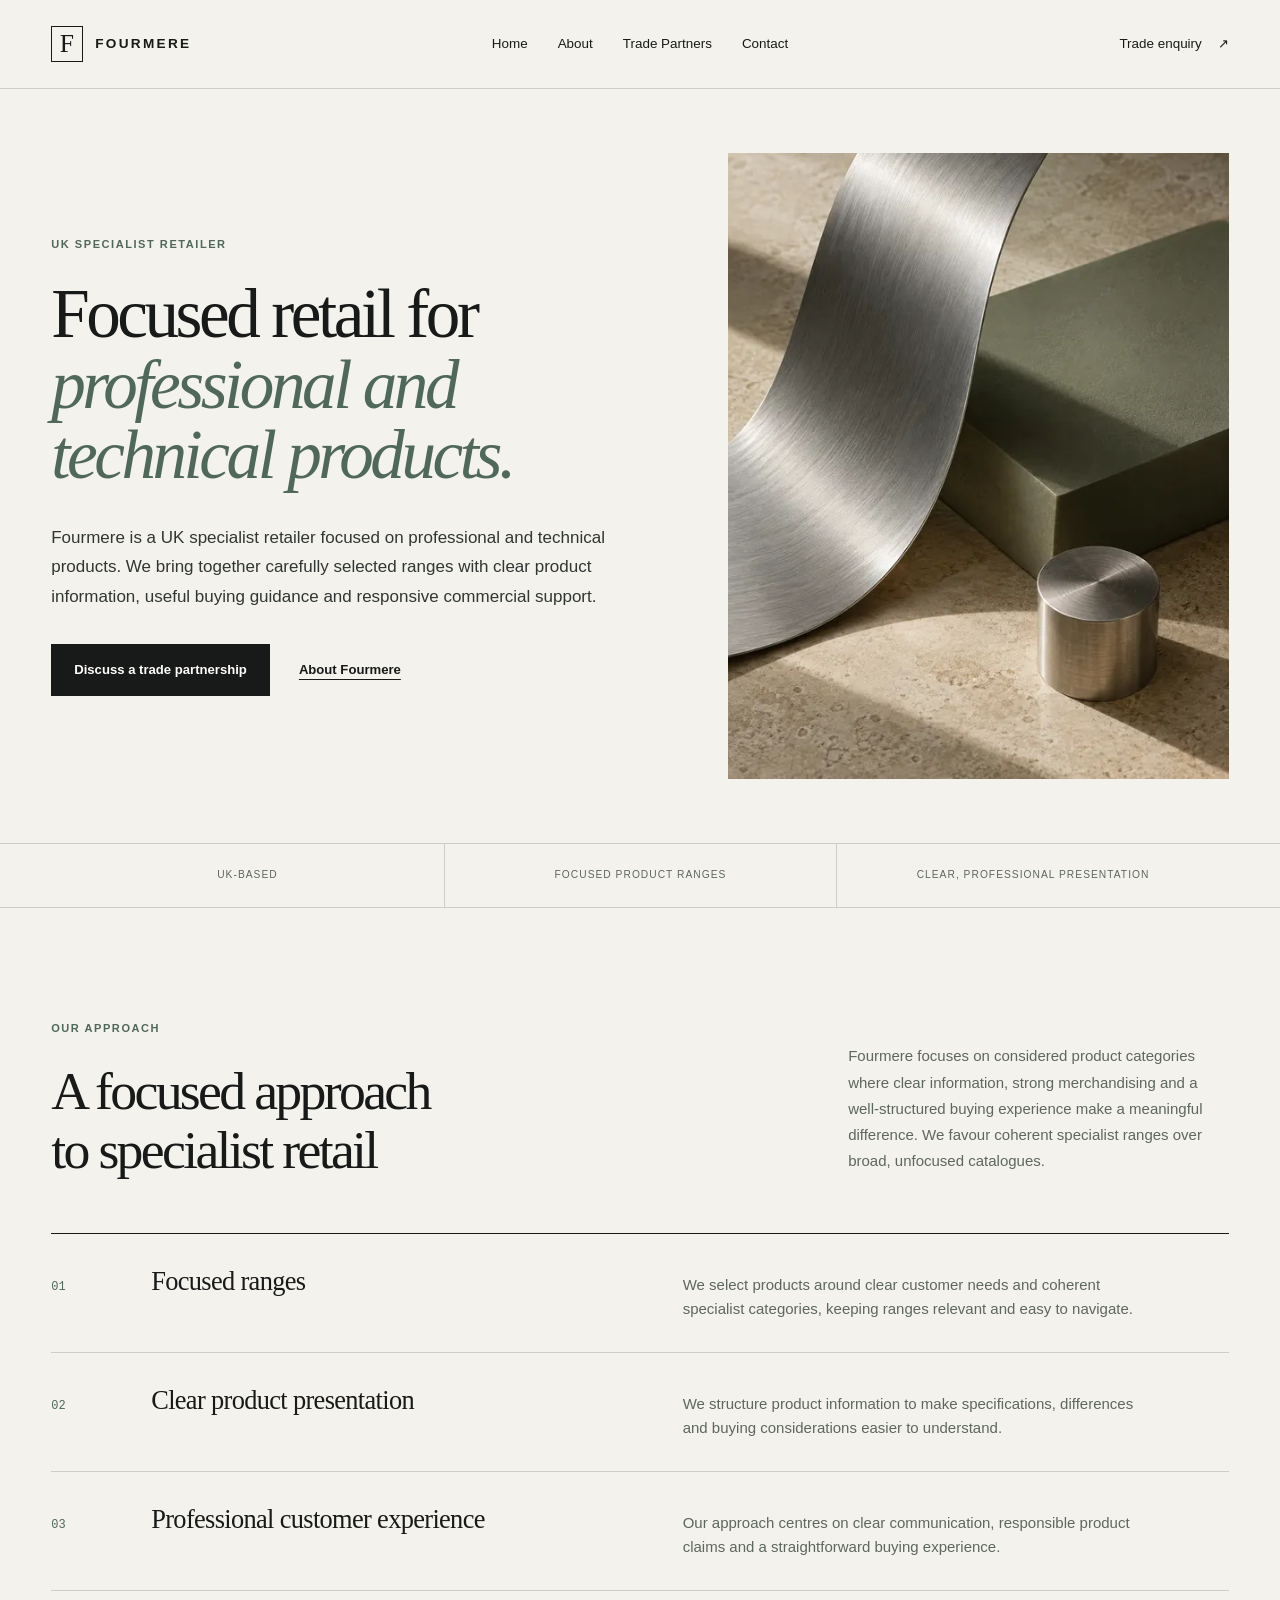
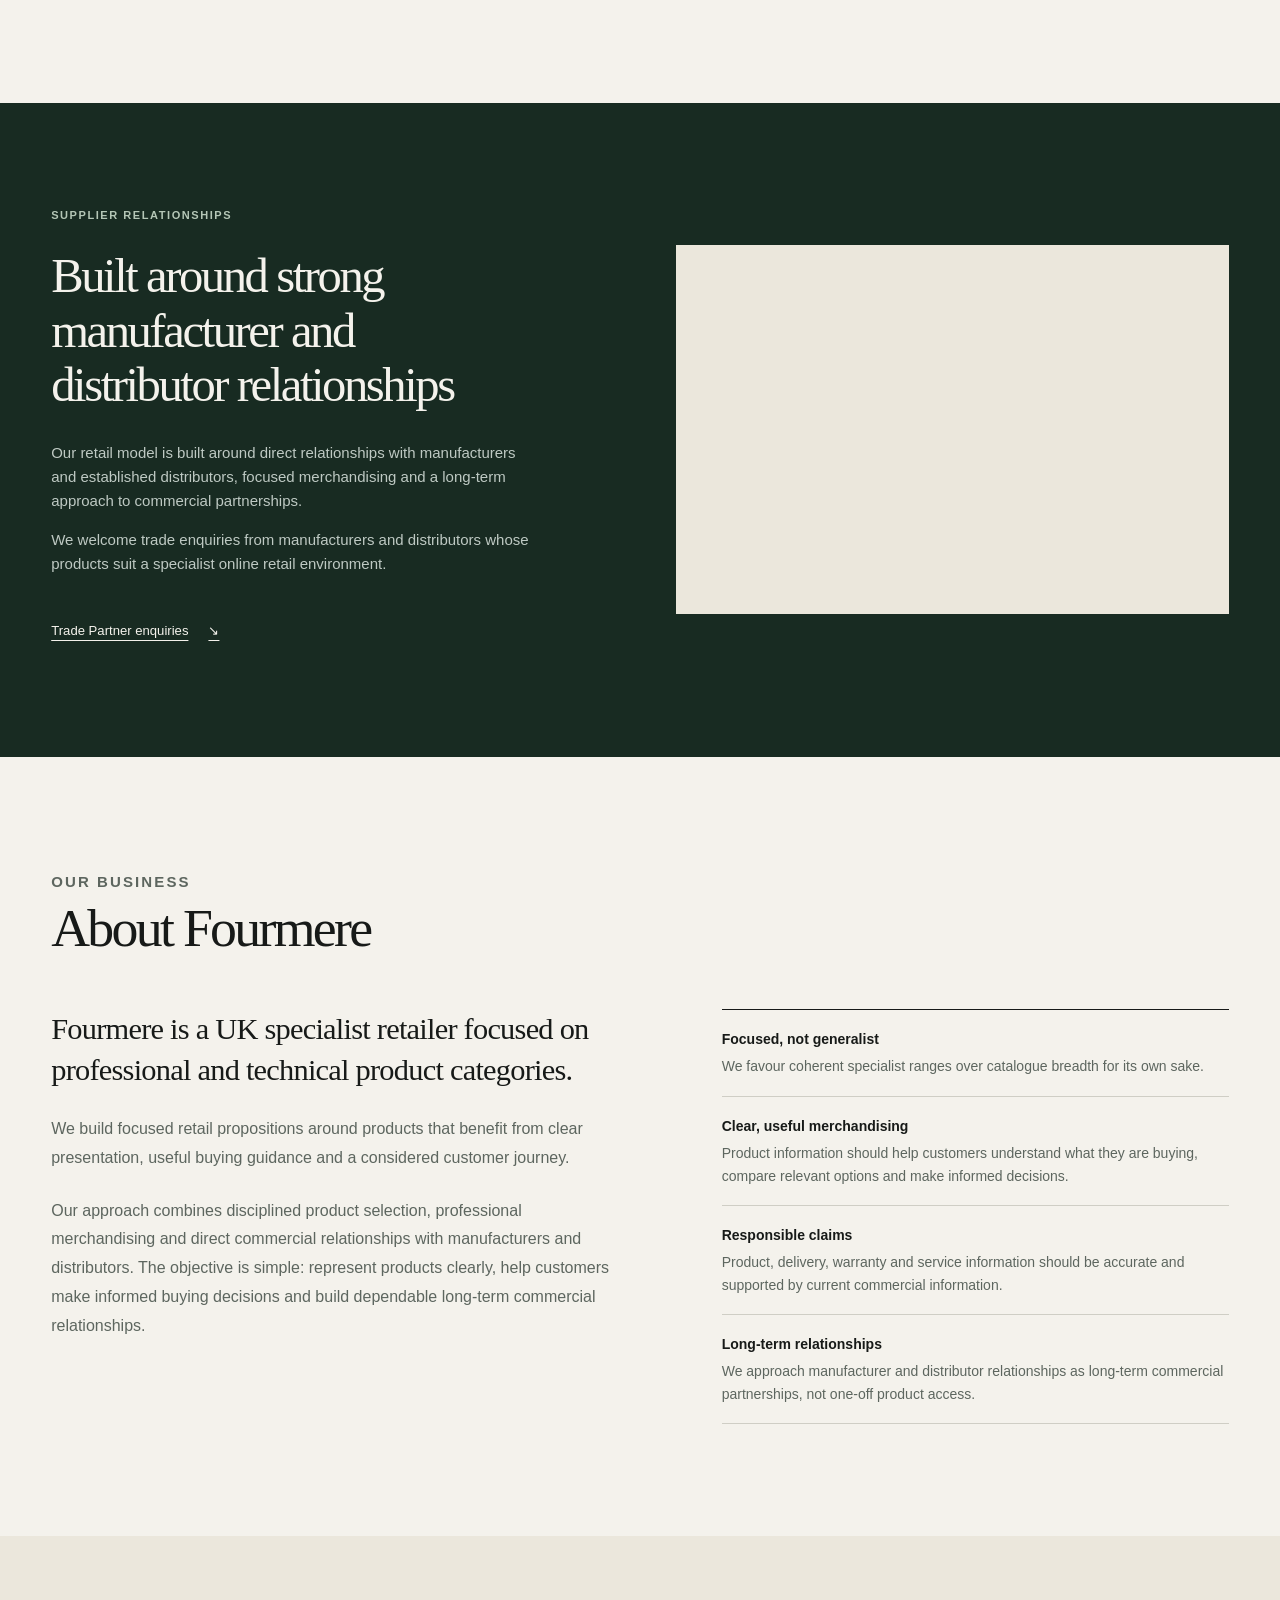
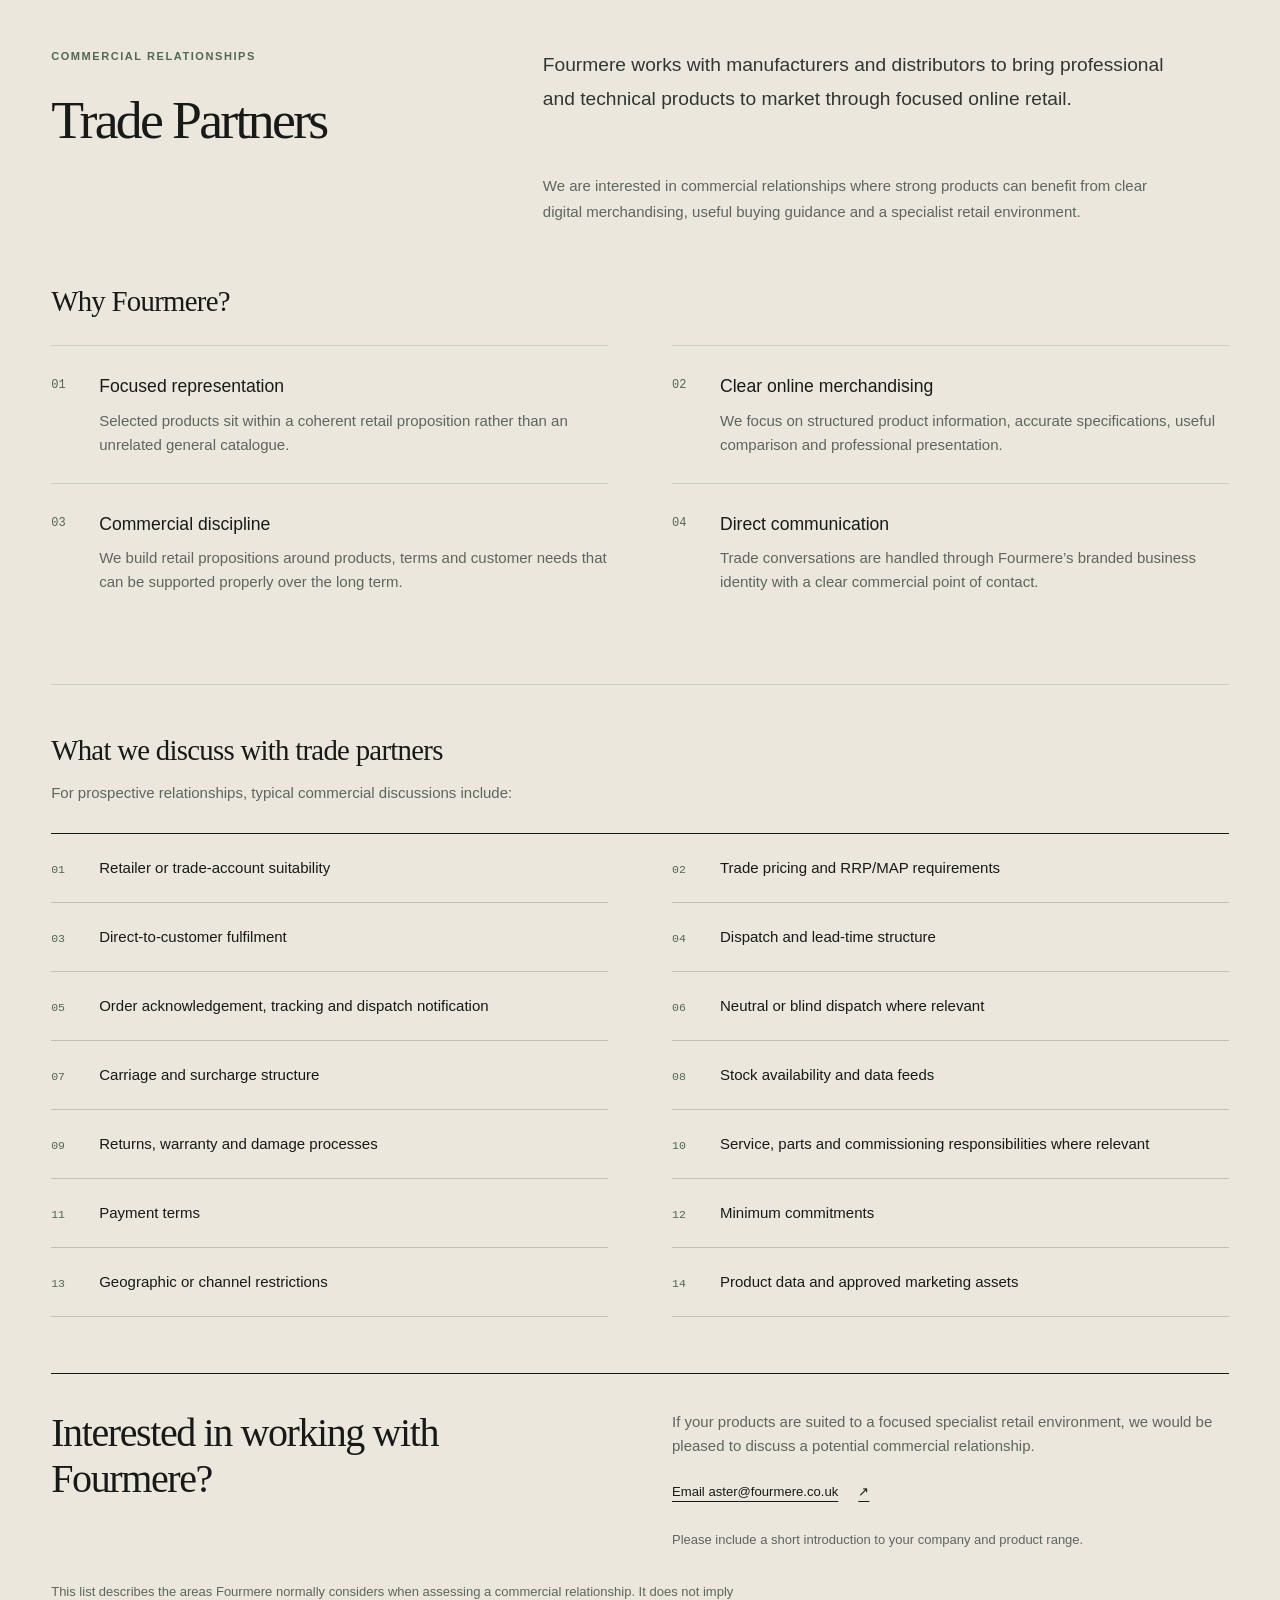
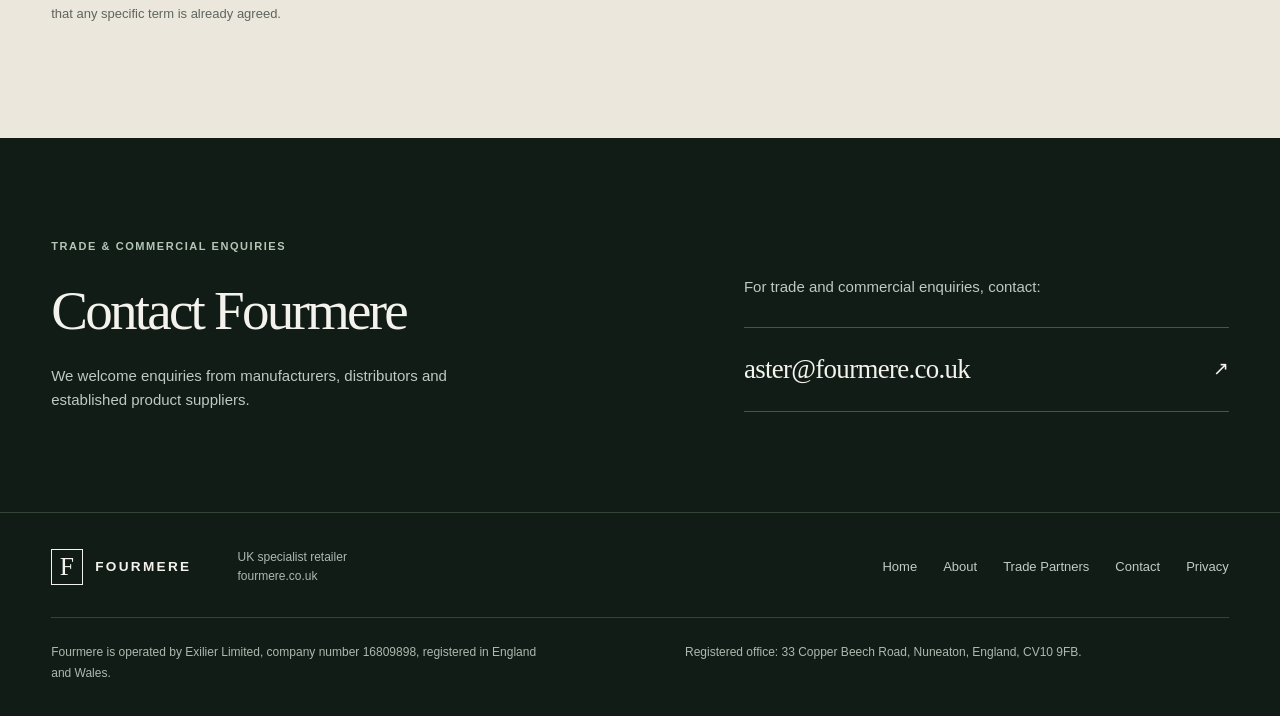
==== commit 12e11fa0: "Apply V3 copy and add local editorial imagery" ====
--- a/index.html
+++ b/index.html
@@ -3,11 +3,11 @@
 <head>
   <meta charset="utf-8">
   <meta name="viewport" content="width=device-width, initial-scale=1">
-  <title>Fourmere | UK Specialist Ecommerce Venture</title>
-  <meta name="description" content="Fourmere is a UK specialist ecommerce venture developing focused retail experiences for professional and technical products and seeking manufacturer and distributor relationships.">
+  <title>Fourmere | UK Specialist Retailer</title>
+  <meta name="description" content="Fourmere is a UK specialist retailer focused on professional and technical products, clear product presentation and long-term manufacturer and distributor relationships.">
   <meta name="robots" content="noindex,nofollow">
-  <meta property="og:title" content="Fourmere | UK Specialist Ecommerce Venture">
-  <meta property="og:description" content="Focused retail for professional and technical products, built around careful supplier validation and clear product presentation.">
+  <meta property="og:title" content="Fourmere | UK Specialist Retailer">
+  <meta property="og:description" content="Fourmere is a UK specialist retailer focused on professional and technical products, clear product presentation and long-term manufacturer and distributor relationships.">
   <meta property="og:type" content="website">
   <link rel="stylesheet" href="styles.css">
 </head>
@@ -21,9 +21,10 @@
         <span>FOURMERE</span>
       </a>
       <nav aria-label="Primary navigation">
-        <a href="#approach">Approach</a>
+        <a href="#home">Home</a>
         <a href="#about">About</a>
-        <a href="#trade">Trade partners</a>
+        <a href="#trade">Trade Partners</a>
+        <a href="#contact">Contact</a>
       </nav>
       <a class="nav-cta" href="mailto:aster@fourmere.co.uk?subject=Fourmere%20trade%20enquiry"><span class="nav-label">Trade enquiry</span><span class="nav-label-mobile">Trade</span> <span aria-hidden="true">↗</span></a>
     </div>
@@ -33,38 +34,26 @@
     <section class="hero" id="home">
       <div class="shell hero-grid">
         <div class="hero-main">
-          <p class="kicker">UK specialist ecommerce venture</p>
-          <h1>Focused retail for <em>considered products.</em></h1>
-          <p class="hero-copy">Fourmere is building specialist online retail experiences around professional and technical products — with clear presentation, useful buying guidance and supplier relationships that can support the customer promise.</p>
+          <p class="kicker">UK specialist retailer</p>
+          <h1>Focused retail for <em>professional and technical products.</em></h1>
+          <p class="hero-copy">Fourmere is a UK specialist retailer focused on professional and technical products. We bring together carefully selected ranges with clear product information, useful buying guidance and responsive commercial support.</p>
           <div class="hero-actions">
             <a class="button button-dark" href="#trade">Discuss a trade partnership</a>
-            <a class="button button-ghost" href="#approach">How we work</a>
-          </div>
-        </div>
-
-        <aside class="status-card" aria-label="Fourmere current operating position">
-          <div class="status-head">
-            <span>Current phase</span>
-            <span class="status-dot" aria-hidden="true">●</span>
-          </div>
-          <p class="status-title">Supplier validation</p>
-          <p class="status-copy">We are developing our supplier network before committing to a full retail launch.</p>
-          <dl>
-            <div><dt>Position</dt><dd>UK-based</dd></div>
-            <div><dt>Focus</dt><dd>Professional &amp; technical products</dd></div>
-            <div><dt>Method</dt><dd>Evidence before claims</dd></div>
-            <div><dt>Contact</dt><dd><a href="mailto:aster@fourmere.co.uk">aster@fourmere.co.uk</a></dd></div>
-          </dl>
-        </aside>
+            <a class="button button-ghost" href="#about">About Fourmere</a>
+          </div>
+        </div>
+
+        <figure class="hero-image">
+          <img src="assets/material-study-hero.webp" srcset="assets/material-study-hero-small.webp 560w, assets/material-study-hero.webp 1120w" sizes="(max-width: 720px) calc(100vw - 44px), (max-width: 980px) 40vw, 520px" width="1120" height="1400" alt="" fetchpriority="high">
+        </figure>
       </div>
     </section>
 
     <section class="signal-strip" aria-label="Fourmere operating signals">
       <div class="shell signal-grid">
-        <span>Specialist, not generalist</span>
-        <span>Focused product selection</span>
-        <span>Clear online presentation</span>
-        <span>Branded trade contact</span>
+        <span>UK-based</span>
+        <span>Focused product ranges</span>
+        <span>Clear, professional presentation</span>
       </div>
     </section>
 
@@ -73,26 +62,26 @@
         <div class="section-heading editorial-heading">
           <div>
             <p class="kicker">Our approach</p>
-            <h2>Build the range only when the evidence supports it.</h2>
-          </div>
-          <p>Fourmere is being developed as a specialist retailer rather than a broad marketplace. We validate categories and supplier models first, then build the retail experience around what can actually be supported.</p>
+            <h2>A focused approach to specialist retail</h2>
+          </div>
+          <p>Fourmere focuses on considered product categories where clear information, strong merchandising and a well-structured buying experience make a meaningful difference. We favour coherent specialist ranges over broad, unfocused catalogues.</p>
         </div>
 
         <div class="principle-list">
           <article class="principle-row">
             <span class="number">01</span>
             <h3>Focused ranges</h3>
-            <p>Tightly selected products in a coherent category, rather than catalogue breadth for its own sake.</p>
+            <p>We select products around clear customer needs and coherent specialist categories, keeping ranges relevant and easy to navigate.</p>
           </article>
           <article class="principle-row">
             <span class="number">02</span>
-            <h3>Better product presentation</h3>
-            <p>Structure, specifications and buying guidance designed to make considered products easier to understand.</p>
+            <h3>Clear product presentation</h3>
+            <p>We structure product information to make specifications, differences and buying considerations easier to understand.</p>
           </article>
           <article class="principle-row">
             <span class="number">03</span>
             <h3>Professional customer experience</h3>
-            <p>Straightforward communication, responsible claims and support expectations grounded in supplier reality.</p>
+            <p>Our approach centres on clear communication, responsible product claims and a straightforward buying experience.</p>
           </article>
         </div>
       </div>
@@ -102,65 +91,48 @@
       <div class="shell relationship-grid">
         <div class="relationship-copy">
           <p class="kicker kicker-light">Supplier relationships</p>
-          <h2>Built around direct manufacturer and distributor engagement.</h2>
-          <p>Fourmere is currently developing its supplier network. We are interested in manufacturers and distributors whose products suit a specialist online retail environment and who value careful presentation of their range.</p>
-          <a class="inline-link light-link" href="#trade">Explore trade partnership criteria <span aria-hidden="true">↘</span></a>
-        </div>
-
-        <div class="relationship-notes">
-          <div>
-            <span>01</span>
-            <strong>Focused representation</strong>
-            <p>Selected products presented in a coherent retail context, not buried inside an unrelated catalogue.</p>
-          </div>
-          <div>
-            <span>02</span>
-            <strong>Clear merchandising</strong>
-            <p>Accurate specifications, useful guidance and professional visual treatment.</p>
-          </div>
-          <div>
-            <span>03</span>
-            <strong>Commercial discipline</strong>
-            <p>Category and supplier fit validated before wider launch investment.</p>
-          </div>
-          <div>
-            <span>04</span>
-            <strong>Direct communication</strong>
-            <p>Trade discussions use Fourmere's branded business identity.</p>
-          </div>
-        </div>
+          <h2>Built around strong manufacturer and distributor relationships</h2>
+          <p>Our retail model is built around direct relationships with manufacturers and established distributors, focused merchandising and a long-term approach to commercial partnerships.</p>
+          <p>We welcome trade enquiries from manufacturers and distributors whose products suit a specialist online retail environment.</p>
+          <a class="inline-link light-link" href="#trade">Trade Partner enquiries <span aria-hidden="true">↘</span></a>
+        </div>
+
+        <figure class="relationship-image">
+          <img src="assets/material-study-detail.webp" srcset="assets/material-study-detail-small.webp 600w, assets/material-study-detail.webp 1200w" sizes="(max-width: 720px) calc(100vw - 44px), 50vw" width="1200" height="800" alt="" loading="lazy" decoding="async">
+        </figure>
       </div>
     </section>
 
     <section class="section" id="about">
       <div class="shell">
         <div class="section-heading about-heading">
-          <p class="kicker">About Fourmere</p>
-          <h2>A specialist retail venture being built deliberately.</h2>
+          <p class="kicker">Our business</p>
+          <h2>About Fourmere</h2>
         </div>
 
         <div class="about-grid">
           <div class="about-lead">
-            <p>Fourmere is a UK-based ecommerce venture being built around specialist professional and technical product categories.</p>
-            <p>The business is currently in supplier validation. Rather than launch a broad catalogue before the commercial model is proven, we are validating product categories, seeking direct engagement with manufacturers and distributors, and building the operating foundations required for a credible specialist retailer.</p>
+            <p>Fourmere is a UK specialist retailer focused on professional and technical product categories.</p>
+            <p>We build focused retail propositions around products that benefit from clear presentation, useful buying guidance and a considered customer journey.</p>
+            <p>Our approach combines disciplined product selection, professional merchandising and direct commercial relationships with manufacturers and distributors. The objective is simple: represent products clearly, help customers make informed buying decisions and build dependable long-term commercial relationships.</p>
           </div>
 
           <div class="belief-list">
             <div>
               <strong>Focused, not generalist</strong>
-              <p>Coherent specialist ranges over catalogue volume.</p>
-            </div>
-            <div>
-              <strong>Evidence before claims</strong>
-              <p>Product, delivery and commercial statements should be supported by current supplier information.</p>
-            </div>
-            <div>
-              <strong>Useful merchandising</strong>
-              <p>Good retail should make considered products easier to compare, understand and buy.</p>
-            </div>
-            <div>
-              <strong>Long-term supplier relationships</strong>
-              <p>Commercial relationships should work for supplier and retailer, not just unlock a product feed.</p>
+              <p>We favour coherent specialist ranges over catalogue breadth for its own sake.</p>
+            </div>
+            <div>
+              <strong>Clear, useful merchandising</strong>
+              <p>Product information should help customers understand what they are buying, compare relevant options and make informed decisions.</p>
+            </div>
+            <div>
+              <strong>Responsible claims</strong>
+              <p>Product, delivery, warranty and service information should be accurate and supported by current commercial information.</p>
+            </div>
+            <div>
+              <strong>Long-term relationships</strong>
+              <p>We approach manufacturer and distributor relationships as long-term commercial partnerships, not one-off product access.</p>
             </div>
           </div>
         </div>
@@ -171,29 +143,51 @@
       <div class="shell">
         <div class="section-heading trade-heading">
           <div>
-            <p class="kicker">Trade partners</p>
-            <h2>What we want to understand before we build around a range.</h2>
-          </div>
-          <p>We are seeking conversations with UK manufacturers, distributors and established product suppliers as we validate Fourmere's initial specialist ranges.</p>
-        </div>
-
-        <div class="criteria-grid" role="list" aria-label="Supplier validation topics">
+            <p class="kicker">Commercial relationships</p>
+            <h2>Trade Partners</h2>
+          </div>
+          <p>Fourmere works with manufacturers and distributors to bring professional and technical products to market through focused online retail.</p>
+          <p class="trade-intro">We are interested in commercial relationships where strong products can benefit from clear digital merchandising, useful buying guidance and a specialist retail environment.</p>
+        </div>
+
+        <h3 class="subheading">Why Fourmere?</h3>
+        <div class="trade-benefits">
+          <article><span class="number">01</span><h4>Focused representation</h4><p>Selected products sit within a coherent retail proposition rather than an unrelated general catalogue.</p></article>
+          <article><span class="number">02</span><h4>Clear online merchandising</h4><p>We focus on structured product information, accurate specifications, useful comparison and professional presentation.</p></article>
+          <article><span class="number">03</span><h4>Commercial discipline</h4><p>We build retail propositions around products, terms and customer needs that can be supported properly over the long term.</p></article>
+          <article><span class="number">04</span><h4>Direct communication</h4><p>Trade conversations are handled through Fourmere’s branded business identity with a clear commercial point of contact.</p></article>
+        </div>
+        <div class="criteria-heading">
+          <h3 class="subheading">What we discuss with trade partners</h3>
+          <p>For prospective relationships, typical commercial discussions include:</p>
+        </div>
+        <div class="criteria-grid" role="list" aria-label="Trade discussion topics">
           <div role="listitem"><span>01</span><p>Retailer or trade-account suitability</p></div>
-          <div role="listitem"><span>02</span><p>Trade pricing and any RRP / MAP requirements</p></div>
-          <div role="listitem"><span>03</span><p>Direct-to-customer fulfilment availability</p></div>
-          <div role="listitem"><span>04</span><p>Dispatch SLA and lead-time structure</p></div>
+          <div role="listitem"><span>02</span><p>Trade pricing and RRP/MAP requirements</p></div>
+          <div role="listitem"><span>03</span><p>Direct-to-customer fulfilment</p></div>
+          <div role="listitem"><span>04</span><p>Dispatch and lead-time structure</p></div>
           <div role="listitem"><span>05</span><p>Order acknowledgement, tracking and dispatch notification</p></div>
-          <div role="listitem"><span>06</span><p>Neutral or blind dispatch paperwork where relevant</p></div>
+          <div role="listitem"><span>06</span><p>Neutral or blind dispatch where relevant</p></div>
           <div role="listitem"><span>07</span><p>Carriage and surcharge structure</p></div>
           <div role="listitem"><span>08</span><p>Stock availability and data feeds</p></div>
           <div role="listitem"><span>09</span><p>Returns, warranty and damage processes</p></div>
-          <div role="listitem"><span>10</span><p>Service, parts and commissioning responsibility where relevant</p></div>
-          <div role="listitem"><span>11</span><p>Payment terms and minimum commitments</p></div>
-          <div role="listitem"><span>12</span><p>Geographic or channel restrictions</p></div>
-          <div role="listitem"><span>13</span><p>Product data and approved marketing assets</p></div>
-        </div>
-
-        <p class="disclaimer">These are the topics Fourmere seeks to understand during supplier validation. They do not imply that any terms have already been agreed.</p>
+          <div role="listitem"><span>10</span><p>Service, parts and commissioning responsibilities where relevant</p></div>
+          <div role="listitem"><span>11</span><p>Payment terms</p></div>
+          <div role="listitem"><span>12</span><p>Minimum commitments</p></div>
+          <div role="listitem"><span>13</span><p>Geographic or channel restrictions</p></div>
+          <div role="listitem"><span>14</span><p>Product data and approved marketing assets</p></div>
+
+        </div>
+
+        <div class="trade-invitation">
+          <h3>Interested in working with Fourmere?</h3>
+          <div>
+            <p>If your products are suited to a focused specialist retail environment, we would be pleased to discuss a potential commercial relationship.</p>
+            <a class="inline-link" href="mailto:aster@fourmere.co.uk?subject=Fourmere%20trade%20enquiry">Email aster@fourmere.co.uk <span aria-hidden="true">↗</span></a>
+            <p class="invitation-note">Please include a short introduction to your company and product range.</p>
+          </div>
+        </div>
+        <p class="disclaimer">This list describes the areas Fourmere normally considers when assessing a commercial relationship. It does not imply that any specific term is already agreed.</p>
       </div>
     </section>
 
@@ -201,10 +195,11 @@
       <div class="shell contact-grid">
         <div>
           <p class="kicker kicker-light">Trade &amp; commercial enquiries</p>
-          <h2>Interested in discussing a retail relationship?</h2>
+          <h2>Contact Fourmere</h2>
+          <p class="contact-welcome">We welcome enquiries from manufacturers, distributors and established product suppliers.</p>
         </div>
         <div class="contact-copy">
-          <p>If Fourmere may be a suitable retail partner for your products, we would be pleased to start a conversation. Please include a short introduction to your company and product range.</p>
+          <p>For trade and commercial enquiries, contact:</p>
           <a class="email-link" href="mailto:aster@fourmere.co.uk?subject=Fourmere%20trade%20enquiry">aster@fourmere.co.uk <span aria-hidden="true">↗</span></a>
         </div>
       </div>
@@ -217,10 +212,12 @@
         <span class="brand-mark" aria-hidden="true">F</span>
         <span>FOURMERE</span>
       </a>
+      <p class="footer-description">UK specialist retailer<br>fourmere.co.uk</p>
       <nav class="footer-nav" aria-label="Footer navigation">
-        <a href="#approach">Approach</a>
+        <a href="#home">Home</a>
         <a href="#about">About</a>
-        <a href="#trade">Trade partners</a>
+        <a href="#trade">Trade Partners</a>
+        <a href="#contact">Contact</a>
         <a href="privacy.html">Privacy</a>
       </nav>
     </div>
--- a/styles.css
+++ b/styles.css
@@ -39,11 +39,11 @@
 .nav-cta:hover .nav-label { text-decoration: underline; }
 .nav-label-mobile { display: none; }
 
-.hero { padding: 100px 0 80px; }
-.hero-grid { display: grid; grid-template-columns: minmax(0, 1fr) 320px; gap: 64px; align-items: end; }
+.hero { padding: 64px 0; }
+.hero-grid { display: grid; grid-template-columns: minmax(0, 1.1fr) minmax(0, .9fr); gap: 64px; align-items: center; }
 .kicker { margin: 0 0 25px; color: var(--accent); text-transform: uppercase; letter-spacing: .14em; font-size: .69rem; font-weight: 700; line-height: 1.6; }
 .hero h1, .section h2, .relationship-block h2, .contact-section h2, .privacy-page h1 { font-family: var(--serif); font-weight: 400; letter-spacing: -.05em; }
-.hero h1 { font-size: clamp(4rem, 6.5vw, 6rem); line-height: 1.02; margin: 0; text-wrap: initial; }
+.hero h1 { font-size: clamp(3.6rem, 5.4vw, 4.8rem); line-height: 1.02; margin: 0; text-wrap: initial; }
 .hero h1 em { display: block; font-weight: 400; color: var(--accent); }
 .hero-copy { font-size: 1.0625rem; max-width: 590px; color: var(--ink-soft); margin: 32px 0 0; line-height: 1.75; }
 .hero-actions { display: flex; flex-wrap: wrap; align-items: center; gap: 14px; margin-top: 32px; }
@@ -53,20 +53,9 @@
 .button-dark:hover { background: var(--accent); border-color: var(--accent); }
 .button-ghost { border-color: transparent; padding-inline: 14px; text-decoration: underline; }
 .button-ghost:hover { background: var(--paper-2); }
-.status-card { background: var(--paper-2); border-top: 2px solid var(--accent); padding: 24px; }
-.status-head { display: flex; justify-content: space-between; text-transform: uppercase; letter-spacing: .13em; font-size: .64rem; color: var(--muted); }
-.status-dot { color: var(--accent); }
-.status-title { font-family: var(--serif); font-size: 1.95rem; line-height: 1.15; letter-spacing: -.03em; margin: 30px 0 12px; }
-.status-copy { color: var(--muted); font-size: .875rem; margin: 0 0 26px; }
-.status-card dl { margin: 0; }
-.status-card dl div { display: grid; grid-template-columns: 62px minmax(0, 1fr); gap: 12px; border-top: 1px solid #c5c6b9; padding: 12px 0; }
-.status-card dl div:last-child { padding-bottom: 0; }
-.status-card dt { padding-top: 2px; font-size: .625rem; text-transform: uppercase; letter-spacing: .08em; color: var(--muted); }
-.status-card dd { margin: 0; font-size: .78rem; }
-.status-card dd a { text-decoration-thickness: 1px; }
 
 .signal-strip { border-top: 1px solid var(--line); border-bottom: 1px solid var(--line); }
-.signal-grid { display: grid; grid-template-columns: repeat(4, minmax(0, 1fr)); }
+.signal-grid { display: grid; grid-template-columns: repeat(3, minmax(0, 1fr)); }
 .signal-grid span { padding: 23px 12px; text-align: center; font-size: .64rem; text-transform: uppercase; letter-spacing: .1em; color: var(--muted); }
 .signal-grid span + span { border-left: 1px solid var(--line); }
 
@@ -88,11 +77,6 @@
 .relationship-copy > p:not(.kicker) { color: #bec9c3; font-size: .9375rem; max-width: 480px; }
 .inline-link { display: inline-flex; gap: 20px; align-items: center; min-height: 44px; margin-top: 18px; font-size: .82rem; }
 .inline-link:hover { text-decoration-thickness: 2px; }
-.relationship-notes { border-top: 1px solid var(--line-dark); }
-.relationship-notes > div { display: grid; grid-template-columns: 32px minmax(0, 1fr); gap: 8px 16px; padding: 23px 0; border-bottom: 1px solid var(--line-dark); }
-.relationship-notes span { padding-top: 4px; font-family: monospace; font-size: .7rem; color: #b4c6b6; }
-.relationship-notes strong { font-family: var(--serif); font-size: 1.4rem; font-weight: 400; line-height: 1.3; }
-.relationship-notes p { grid-column: 2; margin: 0; color: #bec9c3; font-size: .875rem; max-width: 350px; }
 
 .about-heading { display: block; margin-bottom: 52px; }
 .about-heading h2 { max-width: 760px; }
@@ -131,21 +115,16 @@
 .privacy-page .kicker { margin-top: 64px; }
 
 @media (max-width: 1100px) {
-  .hero-grid { gap: 40px; grid-template-columns: minmax(0, 1fr) 300px; }
-  .hero h1 { font-size: 4.6rem; }
+  .hero-grid { gap: 40px; }
+  .hero h1 { font-size: 3.6rem; }
   .section-heading, .relationship-grid, .about-grid, .contact-grid { gap: 54px; }
 }
 @media (max-width: 980px) {
   .nav-shell { grid-template-columns: 1fr auto; }
   .nav-shell nav { display: none; }
   .hero { padding-top: 72px; }
-  .hero-grid { grid-template-columns: 1fr; gap: 48px; }
-  .hero h1 { max-width: 800px; font-size: clamp(4rem, 8.8vw, 5.8rem); }
-  .status-card { display: grid; grid-template-columns: 1fr 1fr; column-gap: 40px; }
-  .status-head, .status-title, .status-copy { grid-column: 1; }
-  .status-title { margin-top: 24px; }
-  .status-copy { margin-bottom: 0; }
-  .status-card dl { grid-column: 2; grid-row: 1 / 4; }
+  .hero-grid { grid-template-columns: minmax(0, 1.2fr) minmax(0, .8fr); gap: 32px; }
+  .hero h1 { font-size: clamp(2.8rem, 5.7vw, 3.5rem); }
   .section-heading { grid-template-columns: 1fr; gap: 26px; }
   .section-heading h2 { max-width: 700px; }
   .section-heading > p { max-width: 600px; }
@@ -163,18 +142,14 @@
   .nav-label { display: none; }
   .nav-label-mobile { display: inline; }
   .nav-cta { gap: 10px; }
-  .hero { padding: 58px 0 48px; }
+  .hero { padding: 48px 0; }
+  .hero-grid { grid-template-columns: 1fr; gap: 36px; }
   .hero h1 { font-size: clamp(2.9rem, 10.5vw, 4.7rem); line-height: 1.06; }
   .hero-copy { margin-top: 24px; font-size: 1rem; }
   .kicker { font-size: .625rem; letter-spacing: .12em; margin-bottom: 22px; }
-  .status-card { display: block; padding: 24px; }
-  .status-title { margin-top: 24px; }
-  .status-copy { margin-bottom: 24px; }
-  .status-card dl div { grid-template-columns: 72px minmax(0, 1fr); }
-  .status-card dd { font-size: .8125rem; }
-  .signal-grid { grid-template-columns: 1fr 1fr; }
+  .signal-grid { grid-template-columns: 1fr; }
   .signal-grid span { padding: 18px 12px; font-size: .61rem; }
-  .signal-grid span:nth-child(3) { border-left: 0; }
+  .signal-grid span + span { border-left: 0; }
   .signal-grid span:nth-child(-n+2) { border-bottom: 1px solid var(--line); }
   .section, .relationship-block, .contact-section { padding: 72px 0; }
   .section-heading { margin-bottom: 36px; }
@@ -183,7 +158,6 @@
   .principle-row h3 { font-size: 1.5rem; }
   .principle-row p { grid-column: 2; font-size: .9rem; }
   .relationship-grid, .about-grid, .contact-grid { grid-template-columns: 1fr; }
-  .relationship-notes p { max-width: 100%; }
   .about-lead p:first-child { font-size: 1.6rem; }
   .about-lead p:last-child { margin-bottom: 0; }
   .criteria-grid { grid-template-columns: 1fr; }
@@ -206,3 +180,48 @@
 @media (forced-colors: active) {
   .button, .status-card { border: 1px solid CanvasText; }
 }
+
+/* Locally served editorial material studies; no text overlays or product claims. */
+.hero-image, .relationship-image { margin: 0; min-width: 0; overflow: hidden; background: var(--paper-2); }
+.hero-image { aspect-ratio: 4 / 5; }
+.hero-image img, .relationship-image img { display: block; width: 100%; height: 100%; object-fit: cover; }
+.relationship-image { aspect-ratio: 3 / 2; }
+.relationship-grid { grid-template-columns: 1fr 1fr; gap: 72px; }
+.trade-heading { grid-template-columns: .75fr 1.25fr; gap: 24px 80px; align-items: start; }
+.trade-heading > p { max-width: 640px; font-size: 1.2rem; color: var(--ink-soft); }
+.trade-heading > .trade-intro { grid-column: 2; font-size: .9375rem; color: var(--muted); }
+.subheading { font-family: var(--serif); font-size: 1.8rem; font-weight: 400; line-height: 1.25; letter-spacing: -.025em; margin: 0 0 26px; }
+.trade-benefits { display: grid; grid-template-columns: 1fr 1fr; gap: 0 64px; margin-bottom: 64px; }
+.trade-benefits article { display: grid; grid-template-columns: 30px 1fr; gap: 8px 18px; border-top: 1px solid var(--line); padding: 26px 0; }
+.trade-benefits .number { padding-top: 4px; }
+.trade-benefits h4 { margin: 0; font-size: 1.1rem; font-weight: 500; }
+.trade-benefits p { grid-column: 2; margin: 0; font-size: .9375rem; color: var(--muted); }
+.criteria-heading { border-top: 1px solid var(--line); padding-top: 48px; }
+.criteria-heading .subheading { margin-bottom: 12px; }
+.criteria-heading > p { color: var(--muted); font-size: .9375rem; margin: 0 0 28px; }
+.trade-invitation { display: grid; grid-template-columns: 1fr 1fr; gap: 64px; border-top: 1px solid var(--ink); margin-top: 56px; padding-top: 36px; }
+.trade-invitation h3 { font-family: var(--serif); font-size: 2.5rem; font-weight: 400; line-height: 1.15; letter-spacing: -.035em; margin: 0; max-width: 400px; }
+.trade-invitation p { margin: 0; font-size: .9375rem; color: var(--muted); }
+.trade-invitation .inline-link { margin-top: 12px; }
+.trade-invitation .invitation-note { font-size: .8125rem; margin-top: 16px; }
+.contact-welcome { max-width: 430px; margin: 24px 0 0; font-size: .9375rem; color: #bec9c3; }
+.footer-description { margin: 0 auto 0 16px; font-size: .75rem; color: #acb9af; }
+@media (max-width: 980px) {
+  .relationship-grid { gap: 40px; }
+  .hero-image { min-height: 460px; height: 100%; }
+  .trade-heading { grid-template-columns: 1fr; gap: 24px; }
+  .trade-heading > .trade-intro { grid-column: 1; }
+  .footer-top { flex-wrap: wrap; }
+  .footer-description { margin-left: 0; }
+}
+@media (max-width: 720px) {
+  .hero-image { min-height: 0; height: auto; aspect-ratio: 5 / 4; }
+  .hero-image img { object-position: 50% 58%; }
+  .relationship-grid, .trade-benefits, .trade-invitation { grid-template-columns: 1fr; }
+  .relationship-grid { gap: 36px; }
+  .trade-heading > p { font-size: 1.1rem; }
+  .trade-benefits { margin-bottom: 40px; }
+  .trade-invitation { gap: 24px; }
+  .trade-invitation h3 { font-size: 2rem; }
+  .footer-description { margin-top: 18px; }
+}
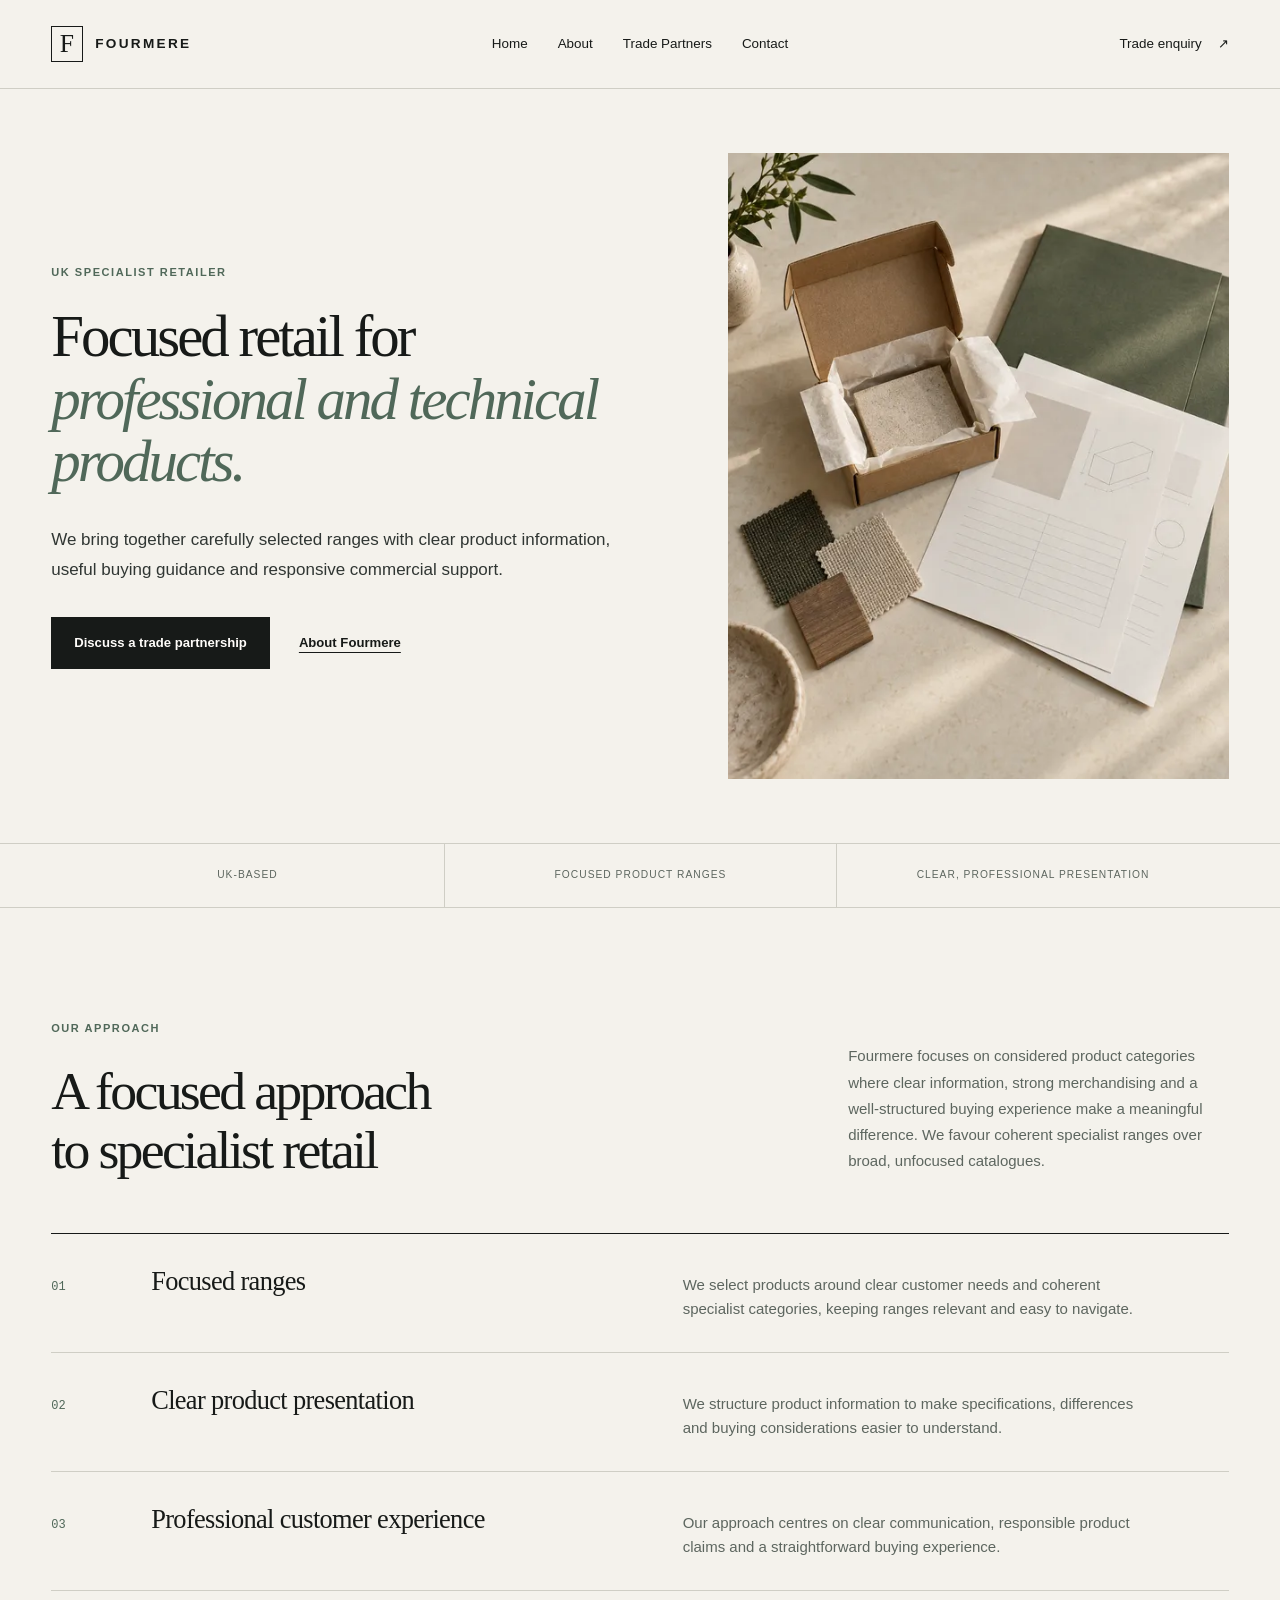
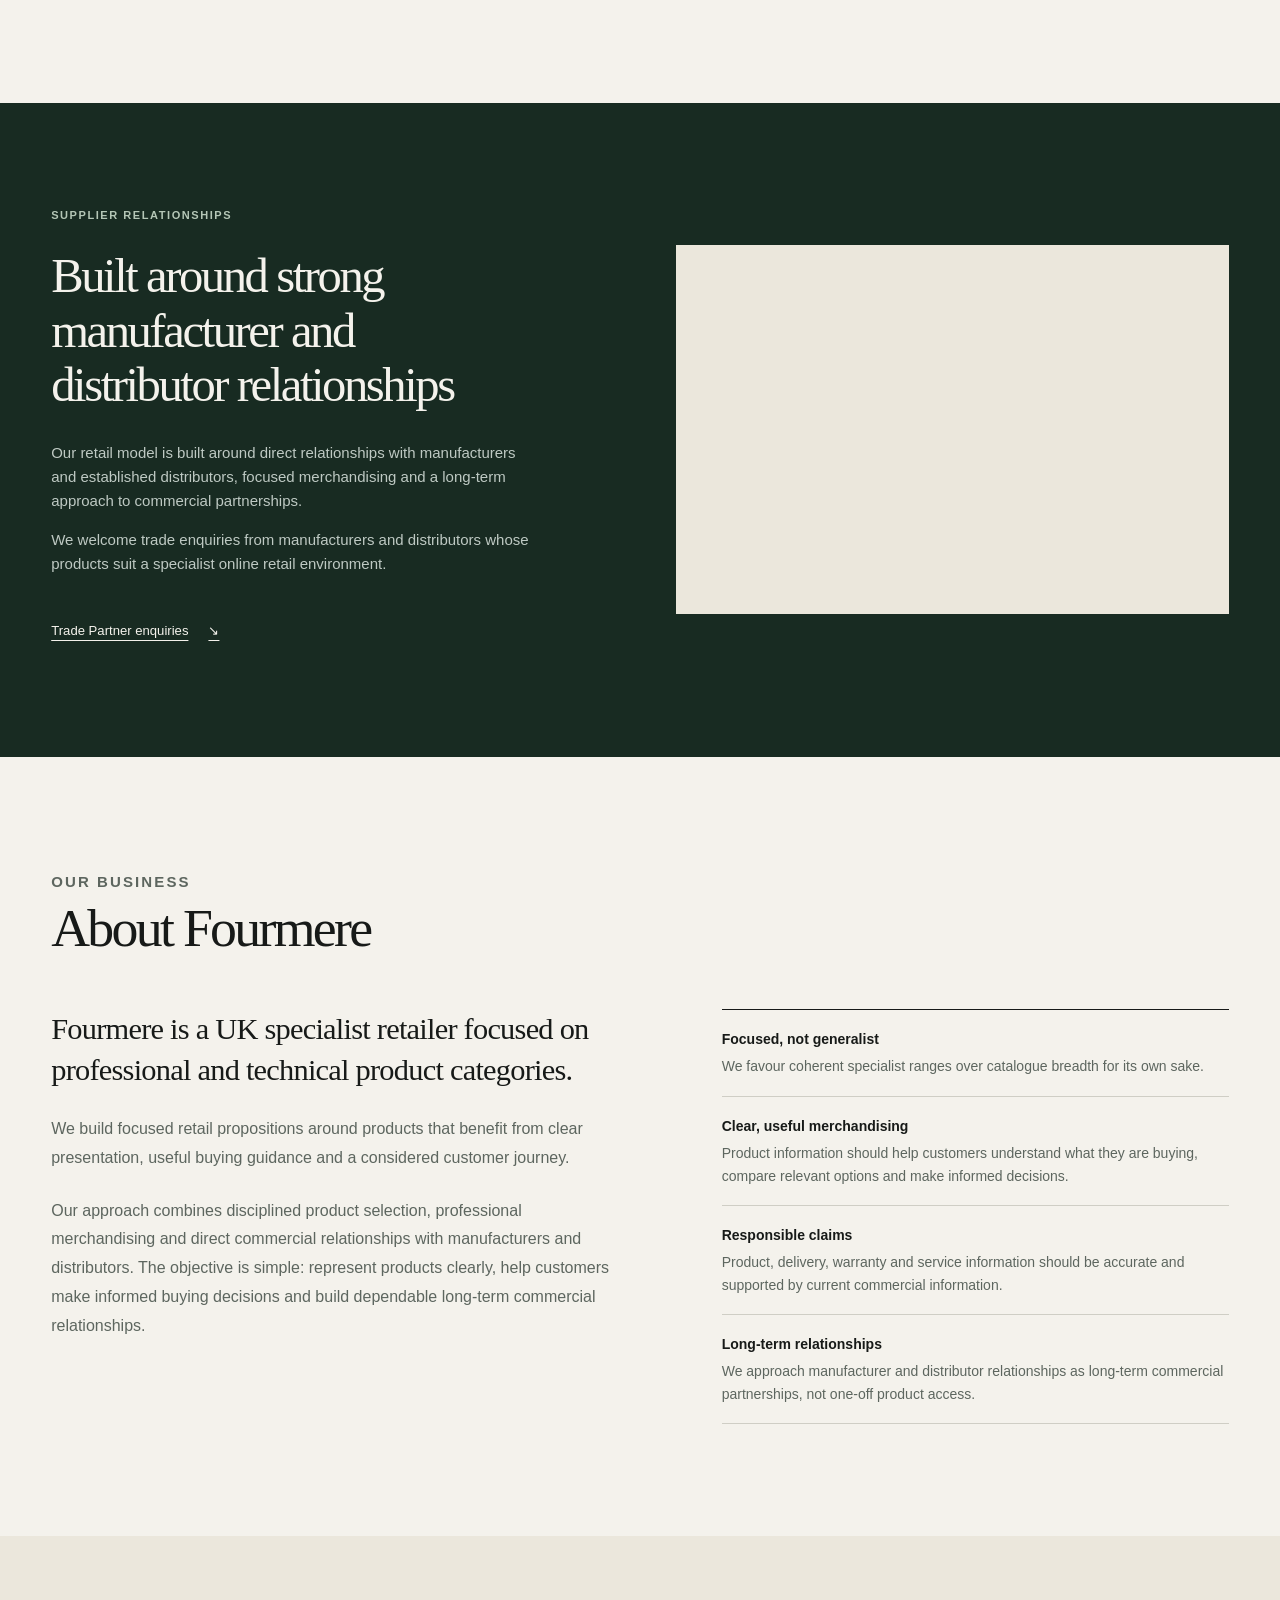
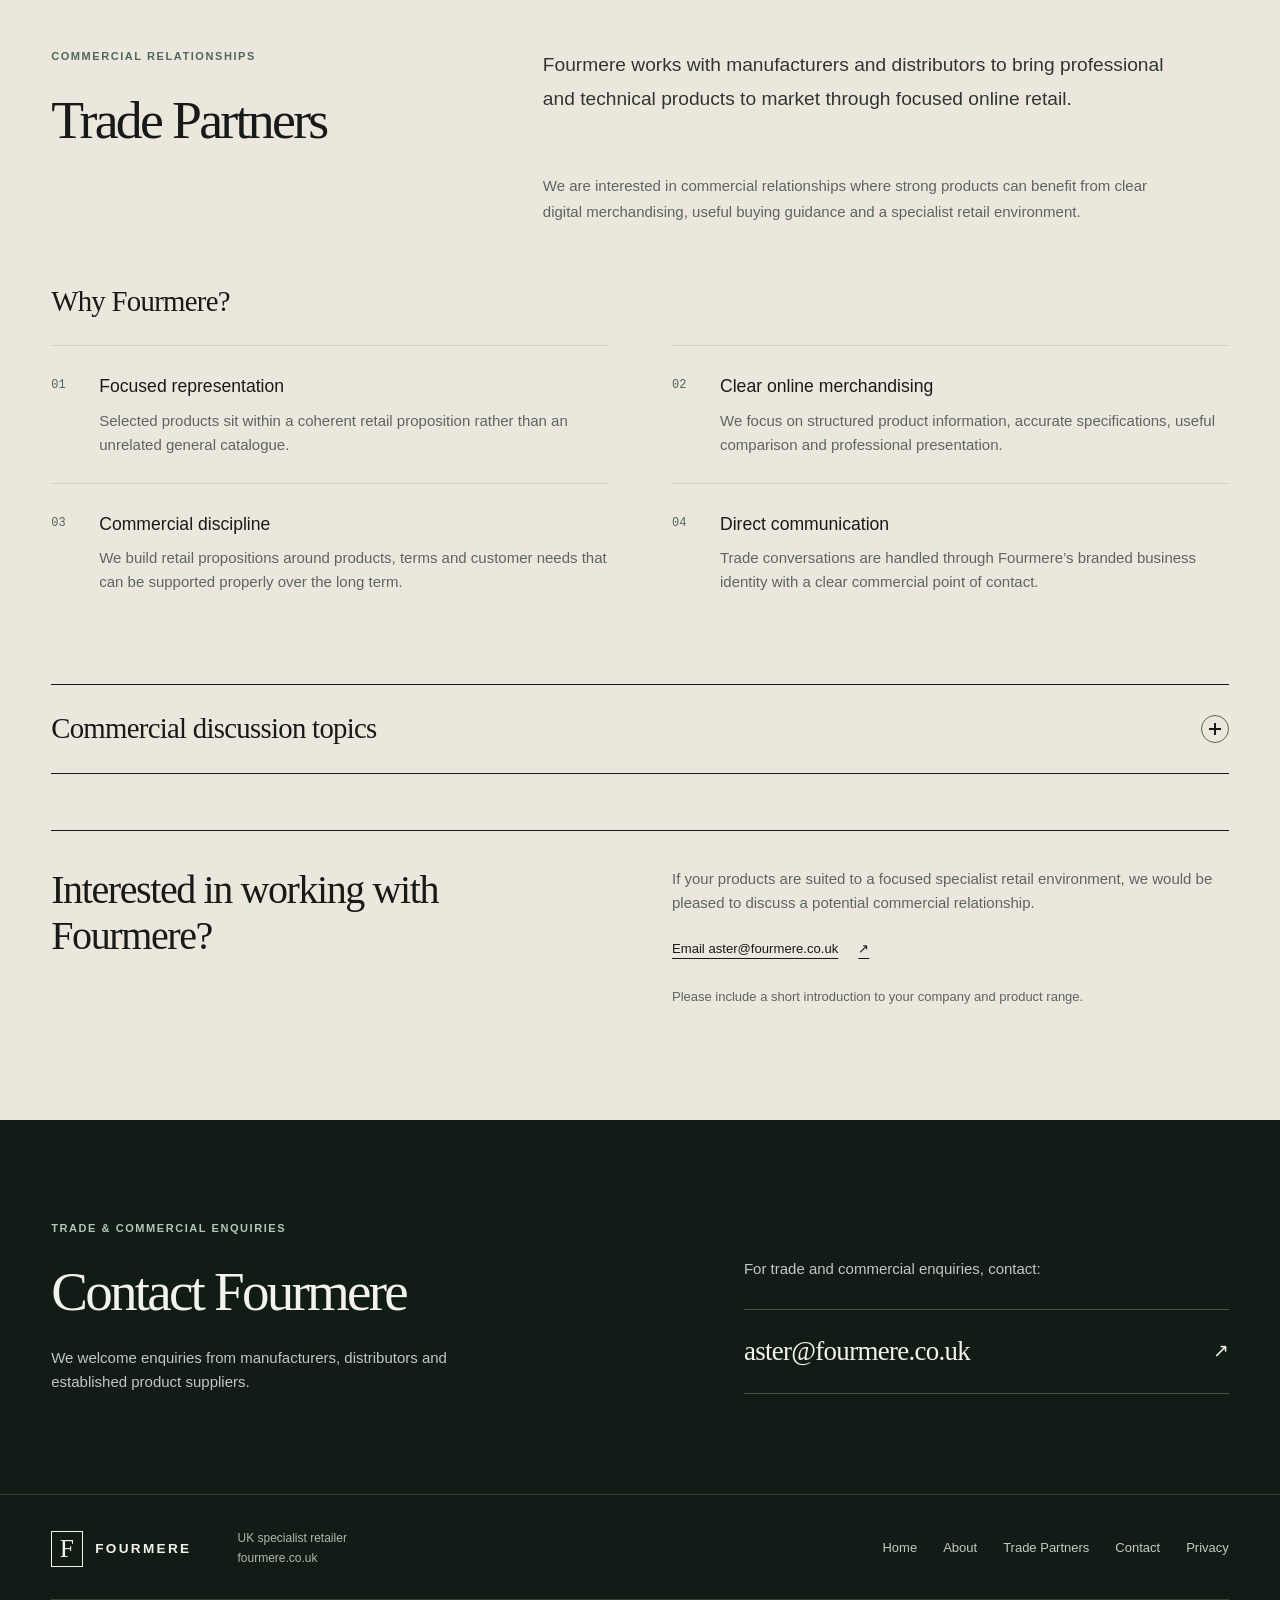
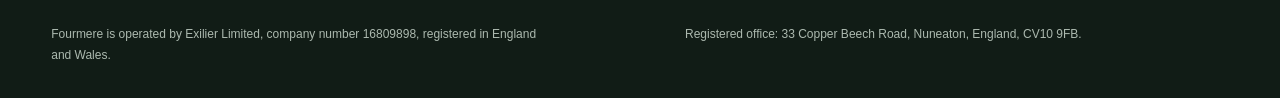
==== commit 8149eae1: "Refine presentation and replace editorial imagery" ====
--- a/index.html
+++ b/index.html
@@ -36,7 +36,7 @@
         <div class="hero-main">
           <p class="kicker">UK specialist retailer</p>
           <h1>Focused retail for <em>professional and technical products.</em></h1>
-          <p class="hero-copy">Fourmere is a UK specialist retailer focused on professional and technical products. We bring together carefully selected ranges with clear product information, useful buying guidance and responsive commercial support.</p>
+          <p class="hero-copy">We bring together carefully selected ranges with clear product information, useful buying guidance and responsive commercial support.</p>
           <div class="hero-actions">
             <a class="button button-dark" href="#trade">Discuss a trade partnership</a>
             <a class="button button-ghost" href="#about">About Fourmere</a>
@@ -44,7 +44,7 @@
         </div>
 
         <figure class="hero-image">
-          <img src="assets/material-study-hero.webp" srcset="assets/material-study-hero-small.webp 560w, assets/material-study-hero.webp 1120w" sizes="(max-width: 720px) calc(100vw - 44px), (max-width: 980px) 40vw, 520px" width="1120" height="1400" alt="" fetchpriority="high">
+          <img src="assets/selection-hero.webp" srcset="assets/selection-hero-small.webp 560w, assets/selection-hero.webp 1120w" sizes="(max-width: 720px) calc(100vw - 44px), (max-width: 980px) 40vw, 520px" width="1120" height="1400" alt="" fetchpriority="high">
         </figure>
       </div>
     </section>
@@ -98,7 +98,7 @@
         </div>
 
         <figure class="relationship-image">
-          <img src="assets/material-study-detail.webp" srcset="assets/material-study-detail-small.webp 600w, assets/material-study-detail.webp 1200w" sizes="(max-width: 720px) calc(100vw - 44px), 50vw" width="1200" height="800" alt="" loading="lazy" decoding="async">
+          <img src="assets/information-detail.webp" srcset="assets/information-detail-small.webp 600w, assets/information-detail.webp 1200w" sizes="(max-width: 720px) calc(100vw - 44px), 50vw" width="1200" height="800" alt="" loading="lazy" decoding="async">
         </figure>
       </div>
     </section>
@@ -157,10 +157,10 @@
           <article><span class="number">03</span><h4>Commercial discipline</h4><p>We build retail propositions around products, terms and customer needs that can be supported properly over the long term.</p></article>
           <article><span class="number">04</span><h4>Direct communication</h4><p>Trade conversations are handled through Fourmere’s branded business identity with a clear commercial point of contact.</p></article>
         </div>
-        <div class="criteria-heading">
-          <h3 class="subheading">What we discuss with trade partners</h3>
+        <details class="trade-details">
+          <summary><h3>Commercial discussion topics</h3><span class="disclosure-icon" aria-hidden="true"></span></summary>
+          <div class="criteria-content">
           <p>For prospective relationships, typical commercial discussions include:</p>
-        </div>
         <div class="criteria-grid" role="list" aria-label="Trade discussion topics">
           <div role="listitem"><span>01</span><p>Retailer or trade-account suitability</p></div>
           <div role="listitem"><span>02</span><p>Trade pricing and RRP/MAP requirements</p></div>
@@ -178,6 +178,9 @@
           <div role="listitem"><span>14</span><p>Product data and approved marketing assets</p></div>
 
         </div>
+          <p class="disclaimer">This list describes the areas Fourmere normally considers when assessing a commercial relationship. It does not imply that any specific term is already agreed.</p>
+          </div>
+        </details>
 
         <div class="trade-invitation">
           <h3>Interested in working with Fourmere?</h3>
@@ -187,7 +190,6 @@
             <p class="invitation-note">Please include a short introduction to your company and product range.</p>
           </div>
         </div>
-        <p class="disclaimer">This list describes the areas Fourmere normally considers when assessing a commercial relationship. It does not imply that any specific term is already agreed.</p>
       </div>
     </section>
 
--- a/styles.css
+++ b/styles.css
@@ -43,7 +43,7 @@
 .hero-grid { display: grid; grid-template-columns: minmax(0, 1.1fr) minmax(0, .9fr); gap: 64px; align-items: center; }
 .kicker { margin: 0 0 25px; color: var(--accent); text-transform: uppercase; letter-spacing: .14em; font-size: .69rem; font-weight: 700; line-height: 1.6; }
 .hero h1, .section h2, .relationship-block h2, .contact-section h2, .privacy-page h1 { font-family: var(--serif); font-weight: 400; letter-spacing: -.05em; }
-.hero h1 { font-size: clamp(3.6rem, 5.4vw, 4.8rem); line-height: 1.02; margin: 0; text-wrap: initial; }
+.hero h1 { font-size: clamp(3.3rem, 4.6vw, 4.15rem); line-height: 1.06; margin: 0; text-wrap: initial; }
 .hero h1 em { display: block; font-weight: 400; color: var(--accent); }
 .hero-copy { font-size: 1.0625rem; max-width: 590px; color: var(--ink-soft); margin: 32px 0 0; line-height: 1.75; }
 .hero-actions { display: flex; flex-wrap: wrap; align-items: center; gap: 14px; margin-top: 32px; }
@@ -116,7 +116,7 @@
 
 @media (max-width: 1100px) {
   .hero-grid { gap: 40px; }
-  .hero h1 { font-size: 3.6rem; }
+  .hero h1 { font-size: 3.3rem; }
   .section-heading, .relationship-grid, .about-grid, .contact-grid { gap: 54px; }
 }
 @media (max-width: 980px) {
@@ -144,7 +144,7 @@
   .nav-cta { gap: 10px; }
   .hero { padding: 48px 0; }
   .hero-grid { grid-template-columns: 1fr; gap: 36px; }
-  .hero h1 { font-size: clamp(2.9rem, 10.5vw, 4.7rem); line-height: 1.06; }
+  .hero h1 { font-size: clamp(2.35rem, 9.6vw, 3.6rem); line-height: 1.08; }
   .hero-copy { margin-top: 24px; font-size: 1rem; }
   .kicker { font-size: .625rem; letter-spacing: .12em; margin-bottom: 22px; }
   .signal-grid { grid-template-columns: 1fr; }
@@ -178,12 +178,12 @@
   :root { --muted: #303633; --accent: #304c3b; --line: #858a81; }
 }
 @media (forced-colors: active) {
-  .button, .status-card { border: 1px solid CanvasText; }
-}
-
-/* Locally served editorial material studies; no text overlays or product claims. */
+  .button, .trade-details { border: 1px solid CanvasText; }
+}
+
+/* Local editorial still lifes about product selection and information. */
 .hero-image, .relationship-image { margin: 0; min-width: 0; overflow: hidden; background: var(--paper-2); }
-.hero-image { aspect-ratio: 4 / 5; }
+.hero-image { width: 100%; aspect-ratio: 4 / 5; }
 .hero-image img, .relationship-image img { display: block; width: 100%; height: 100%; object-fit: cover; }
 .relationship-image { aspect-ratio: 3 / 2; }
 .relationship-grid { grid-template-columns: 1fr 1fr; gap: 72px; }
@@ -196,9 +196,17 @@
 .trade-benefits .number { padding-top: 4px; }
 .trade-benefits h4 { margin: 0; font-size: 1.1rem; font-weight: 500; }
 .trade-benefits p { grid-column: 2; margin: 0; font-size: .9375rem; color: var(--muted); }
-.criteria-heading { border-top: 1px solid var(--line); padding-top: 48px; }
-.criteria-heading .subheading { margin-bottom: 12px; }
-.criteria-heading > p { color: var(--muted); font-size: .9375rem; margin: 0 0 28px; }
+.trade-details { border-block: 1px solid var(--ink); }
+.trade-details summary { display: flex; align-items: center; justify-content: space-between; gap: 24px; padding: 26px 0; cursor: pointer; list-style: none; }
+.trade-details summary::-webkit-details-marker { display: none; }
+.trade-details summary h3 { margin: 0; font-family: var(--serif); font-size: clamp(1.4rem, 2.4vw, 1.8rem); font-weight: 400; line-height: 1.25; letter-spacing: -.025em; }
+.trade-details summary:hover h3 { text-decoration: underline; text-underline-offset: 5px; }
+.disclosure-icon { position: relative; flex: 0 0 28px; height: 28px; border: 1px solid var(--accent); border-radius: 50%; }
+.disclosure-icon::before, .disclosure-icon::after { content: ""; position: absolute; background: currentColor; inset: 12px 7px; }
+.disclosure-icon::after { transform: rotate(90deg); }
+.trade-details[open] .disclosure-icon::after { display: none; }
+.criteria-content { padding-bottom: 28px; }
+.criteria-content > p:first-child { color: var(--muted); font-size: .9375rem; margin: 0 0 28px; }
 .trade-invitation { display: grid; grid-template-columns: 1fr 1fr; gap: 64px; border-top: 1px solid var(--ink); margin-top: 56px; padding-top: 36px; }
 .trade-invitation h3 { font-family: var(--serif); font-size: 2.5rem; font-weight: 400; line-height: 1.15; letter-spacing: -.035em; margin: 0; max-width: 400px; }
 .trade-invitation p { margin: 0; font-size: .9375rem; color: var(--muted); }
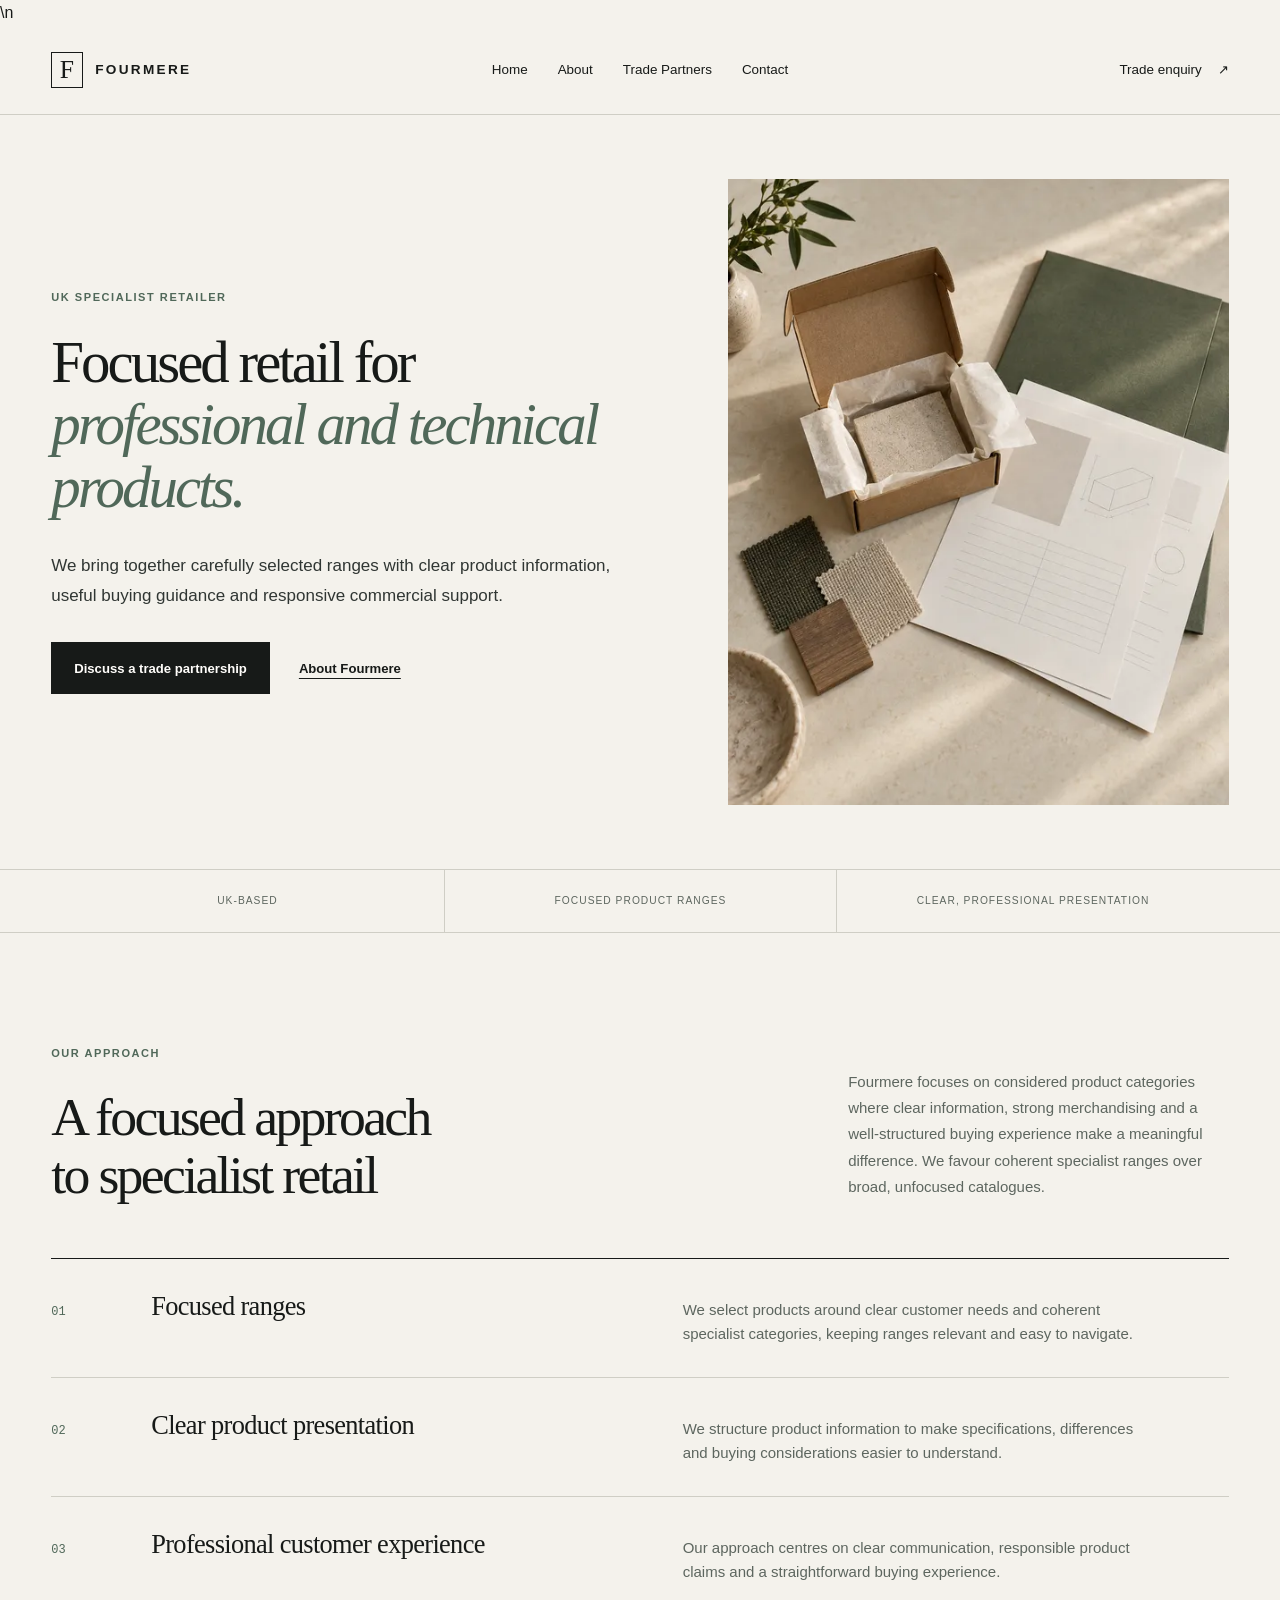
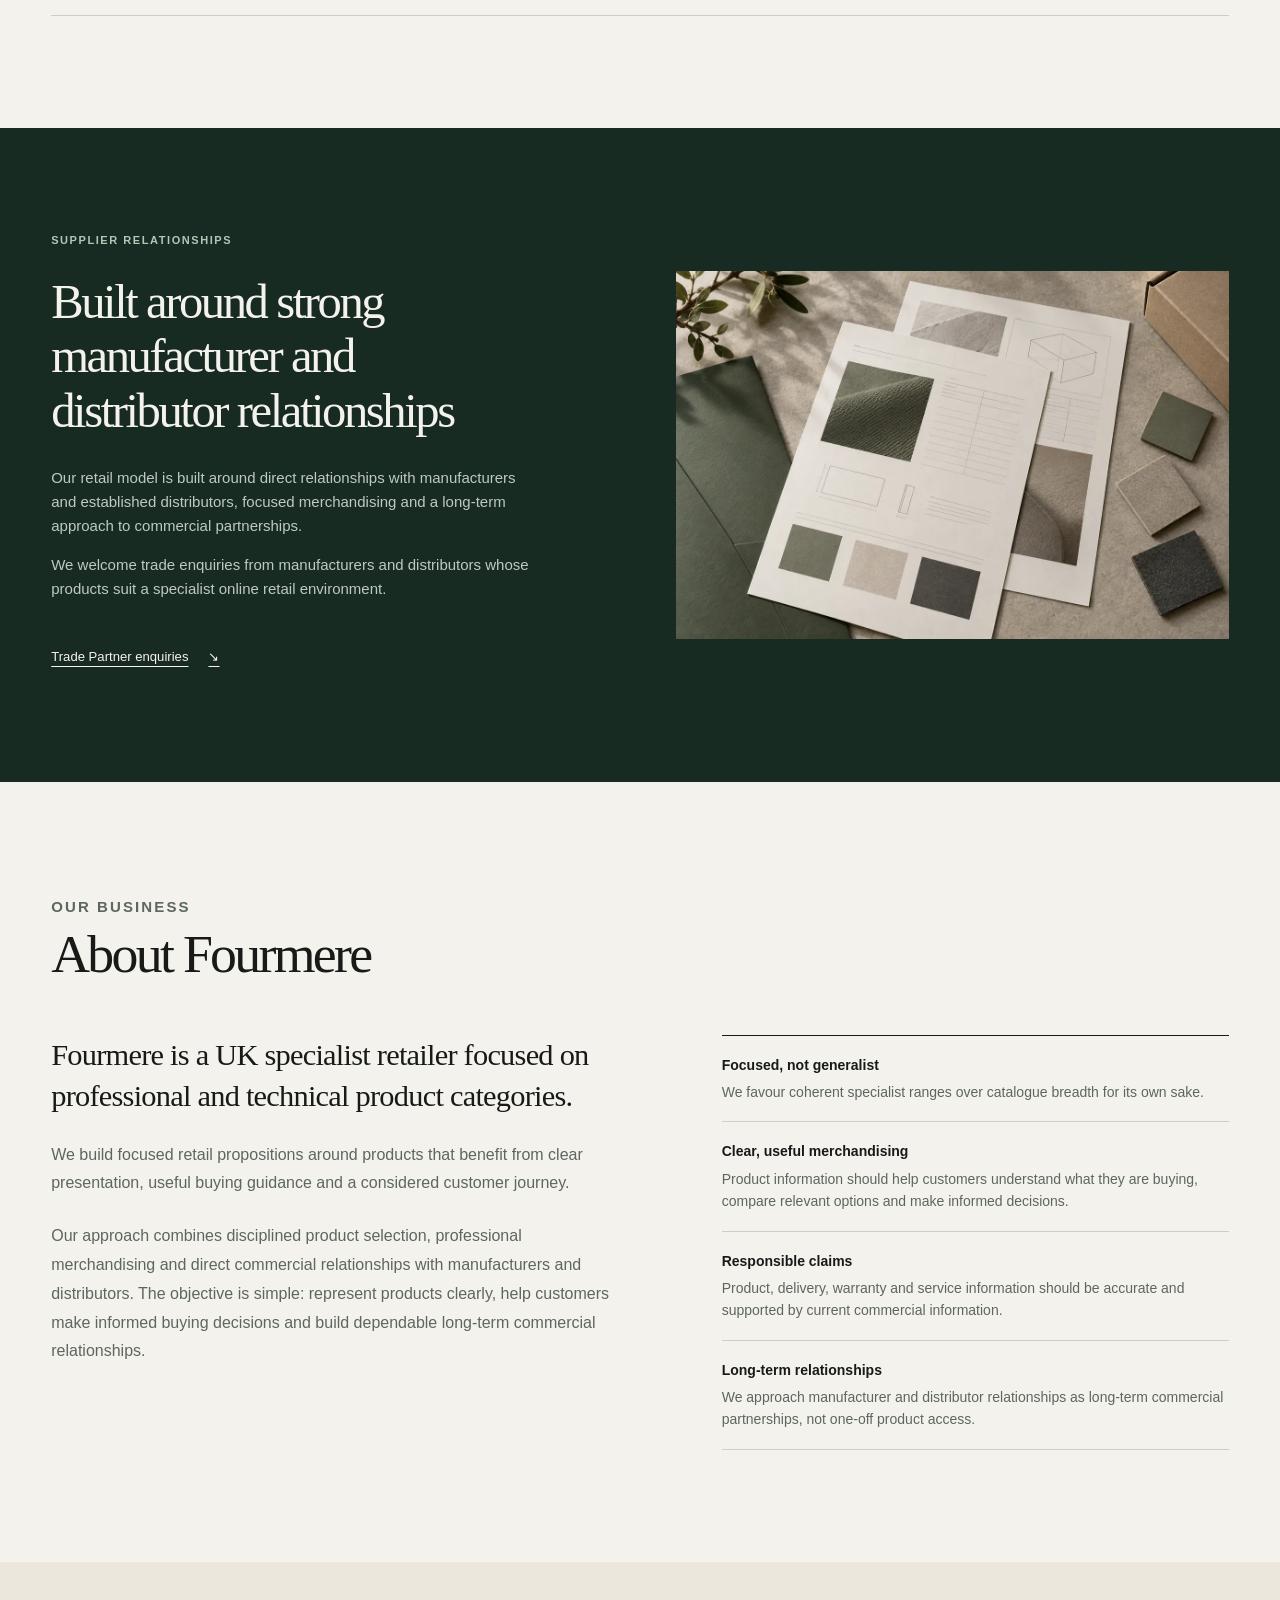
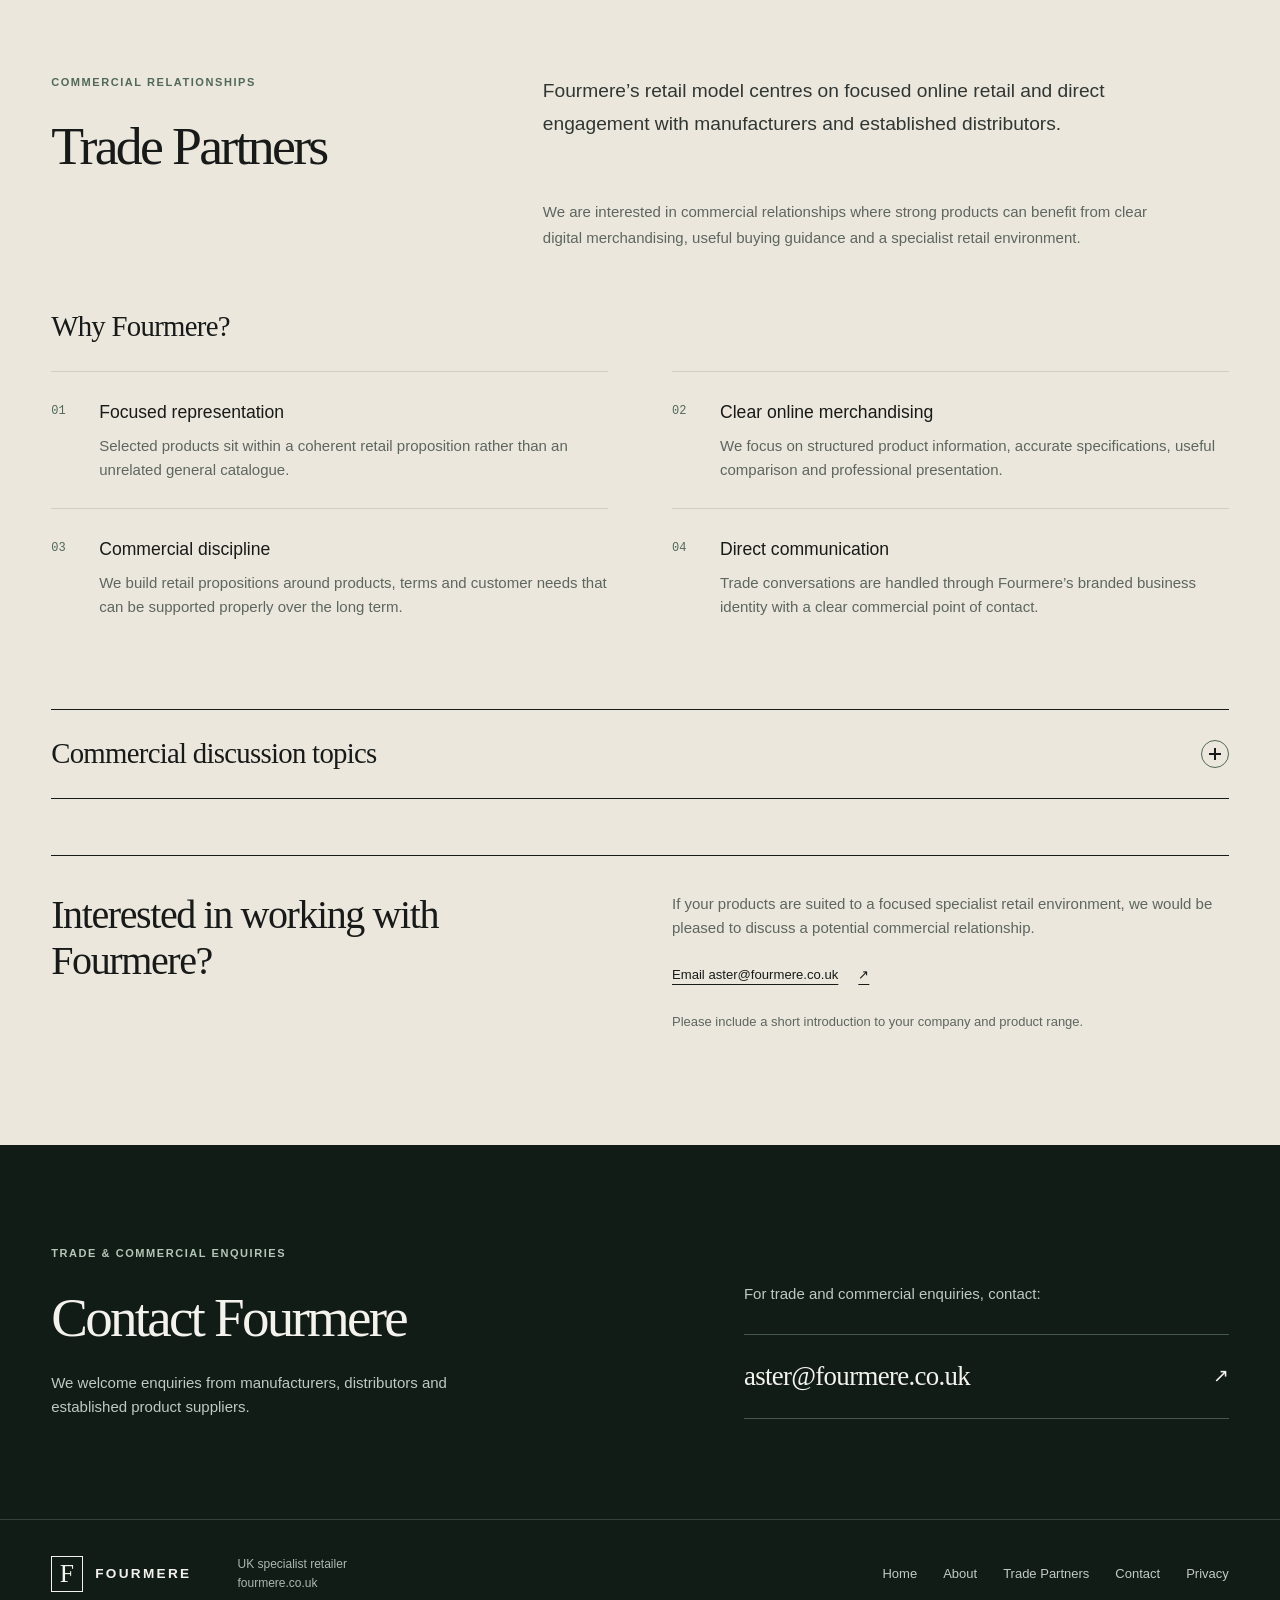
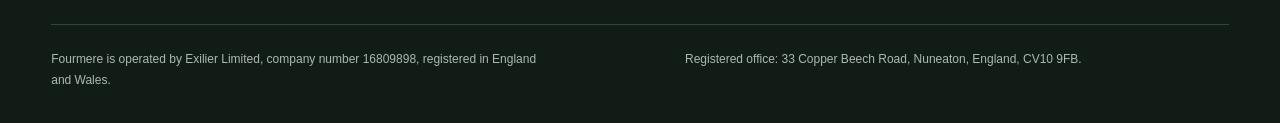
==== commit e696eea7: "Prepare Fourmere homepage for indexed publication" ====
--- a/index.html
+++ b/index.html
@@ -5,7 +5,7 @@
   <meta name="viewport" content="width=device-width, initial-scale=1">
   <title>Fourmere | UK Specialist Retailer</title>
   <meta name="description" content="Fourmere is a UK specialist retailer focused on professional and technical products, clear product presentation and long-term manufacturer and distributor relationships.">
-  <meta name="robots" content="noindex,nofollow">
+  <meta name="robots" content="index,follow">\n  <link rel="canonical" href="https://fourmere.co.uk/">
   <meta property="og:title" content="Fourmere | UK Specialist Retailer">
   <meta property="og:description" content="Fourmere is a UK specialist retailer focused on professional and technical products, clear product presentation and long-term manufacturer and distributor relationships.">
   <meta property="og:type" content="website">
@@ -146,7 +146,7 @@
             <p class="kicker">Commercial relationships</p>
             <h2>Trade Partners</h2>
           </div>
-          <p>Fourmere works with manufacturers and distributors to bring professional and technical products to market through focused online retail.</p>
+          <p>Fourmere’s retail model centres on focused online retail and direct engagement with manufacturers and established distributors.</p>
           <p class="trade-intro">We are interested in commercial relationships where strong products can benefit from clear digital merchandising, useful buying guidance and a specialist retail environment.</p>
         </div>
 
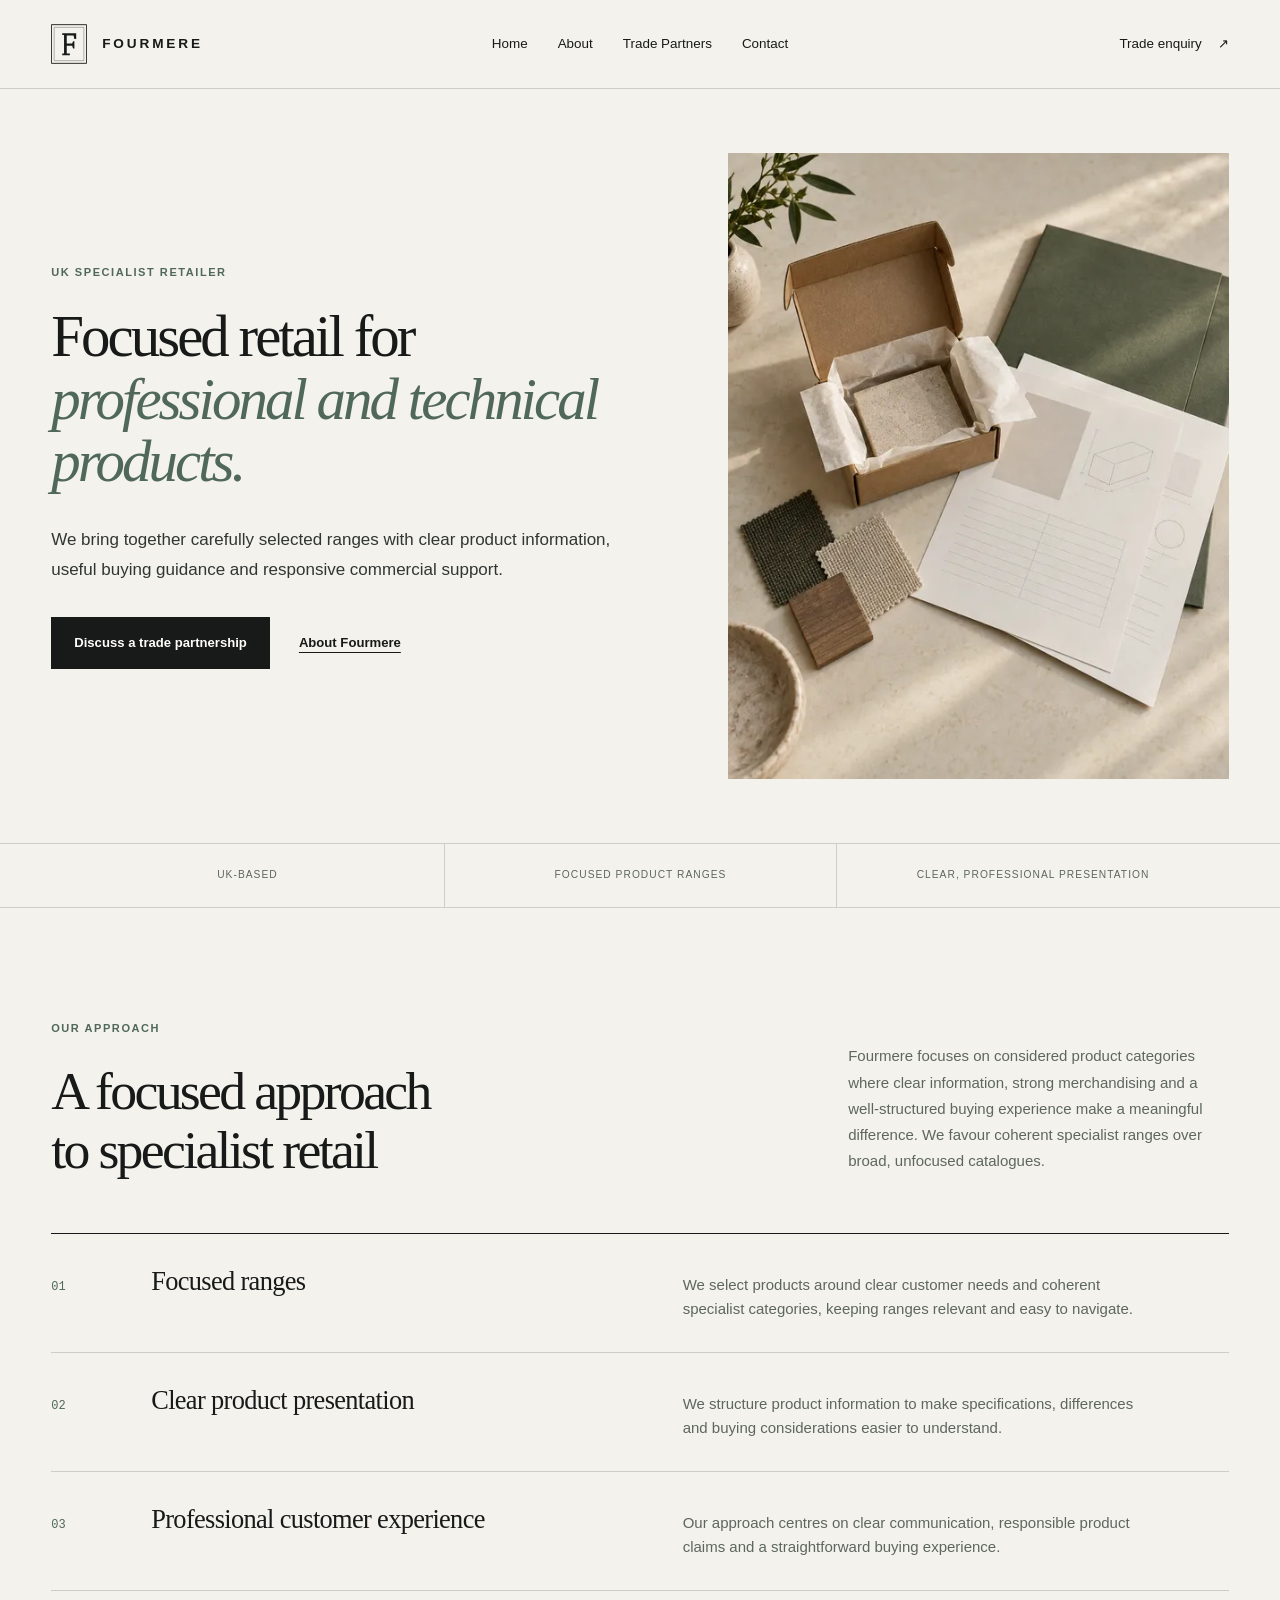
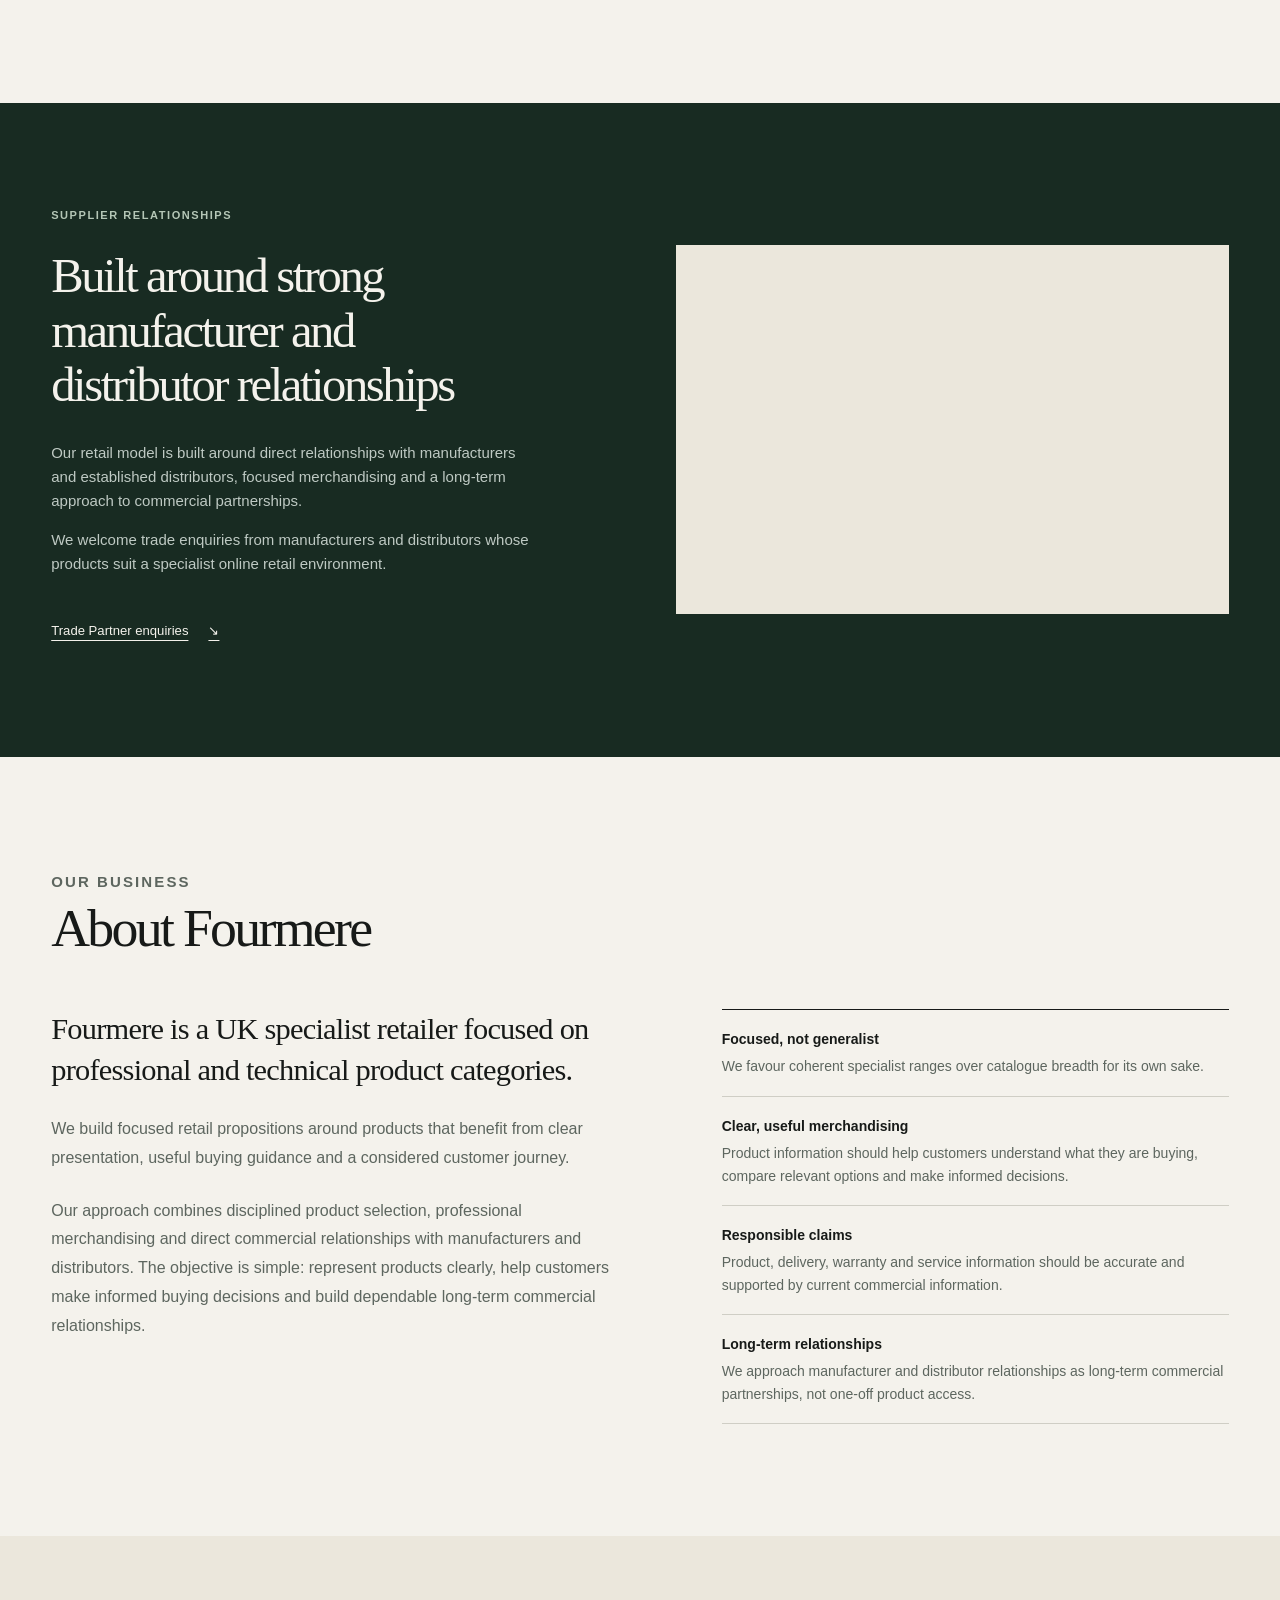
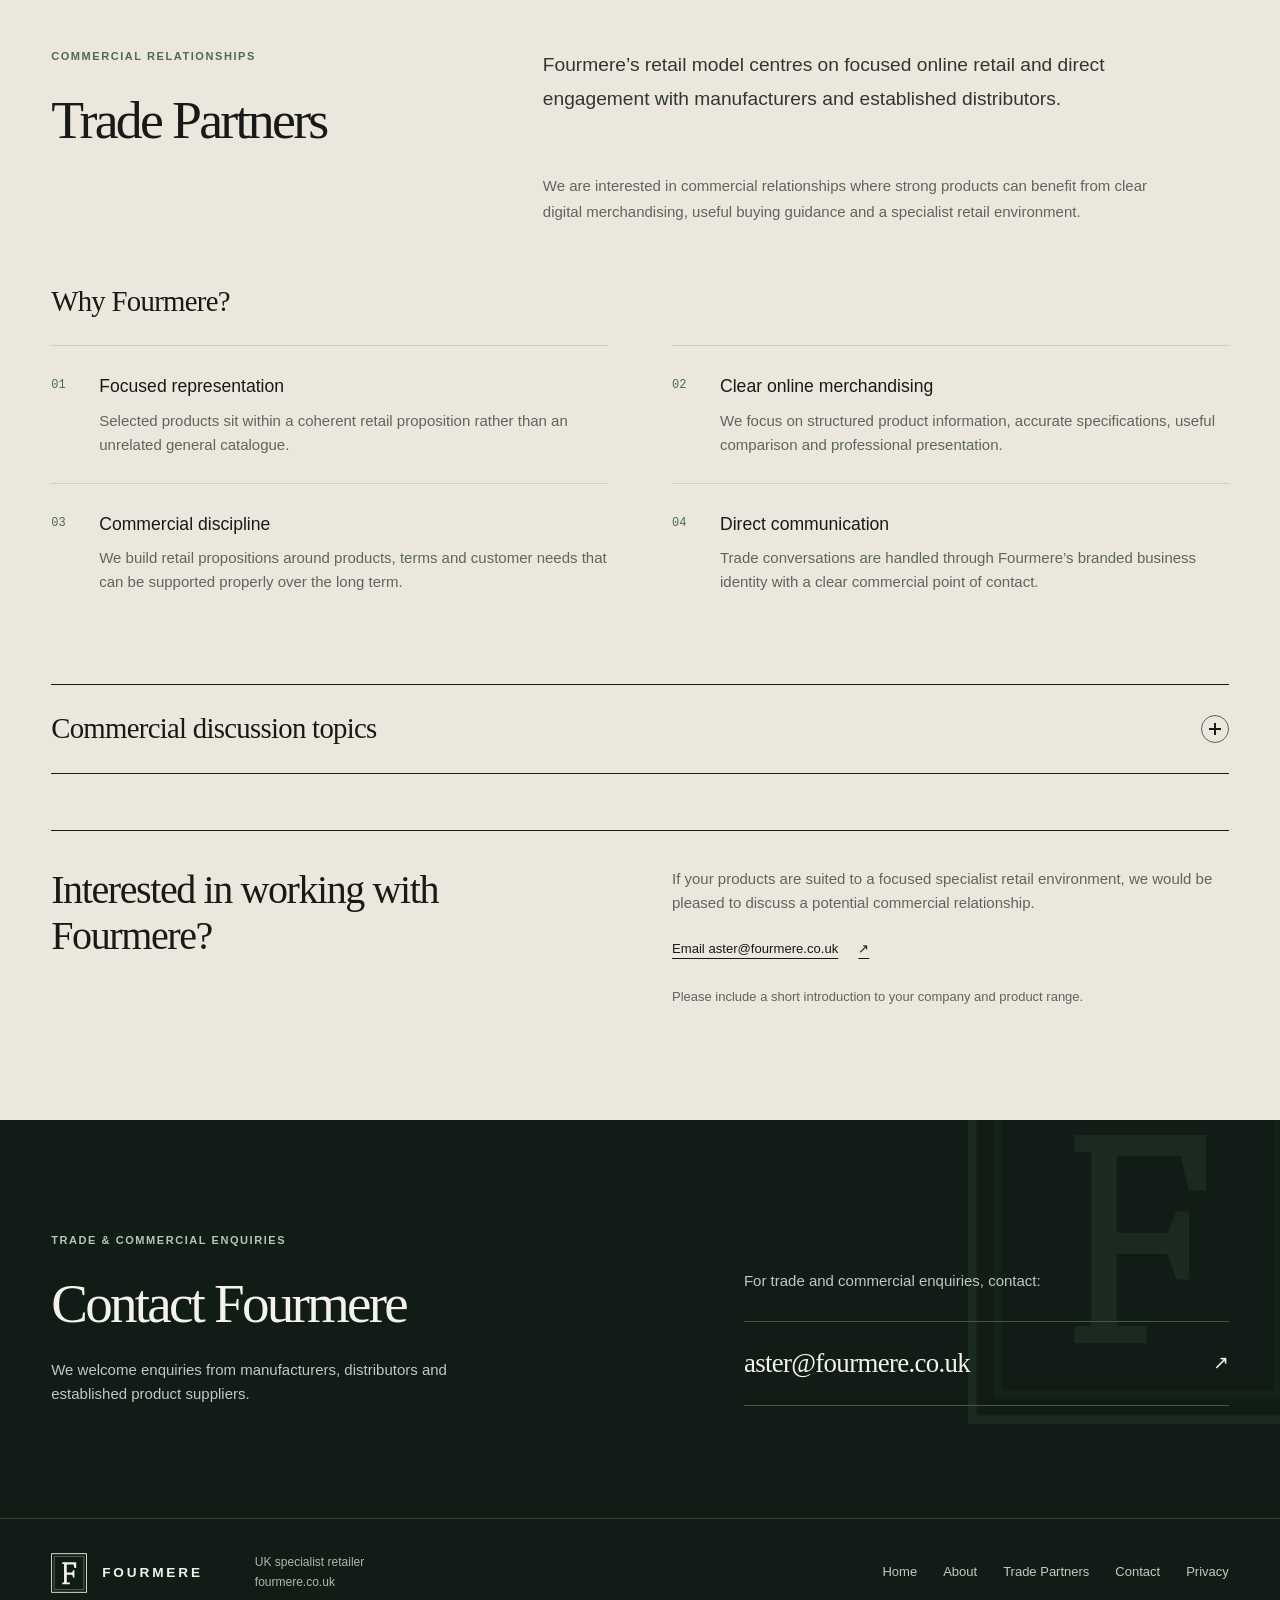
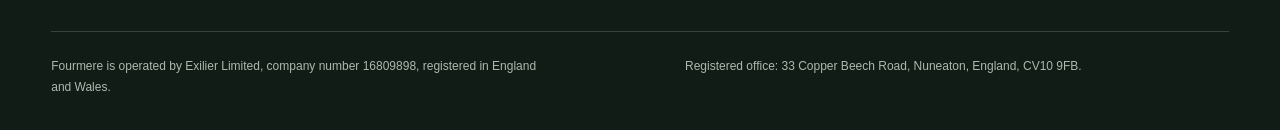
==== commit 0a9638b0: "Polish Fourmere brand identity and add sharing assets" ====
--- a/index.html
+++ b/index.html
@@ -5,10 +5,25 @@
   <meta name="viewport" content="width=device-width, initial-scale=1">
   <title>Fourmere | UK Specialist Retailer</title>
   <meta name="description" content="Fourmere is a UK specialist retailer focused on professional and technical products, clear product presentation and long-term manufacturer and distributor relationships.">
-  <meta name="robots" content="index,follow">\n  <link rel="canonical" href="https://fourmere.co.uk/">
+  <meta name="robots" content="index,follow">
+  <link rel="canonical" href="https://fourmere.co.uk/">
   <meta property="og:title" content="Fourmere | UK Specialist Retailer">
   <meta property="og:description" content="Fourmere is a UK specialist retailer focused on professional and technical products, clear product presentation and long-term manufacturer and distributor relationships.">
   <meta property="og:type" content="website">
+  <meta property="og:site_name" content="Fourmere">
+  <meta property="og:url" content="https://fourmere.co.uk/">
+  <meta property="og:image" content="https://fourmere.co.uk/assets/fourmere-share.png">
+  <meta property="og:image:width" content="1200">
+  <meta property="og:image:height" content="630">
+  <meta property="og:image:alt" content="Fourmere — UK specialist retailer. Focused retail. Considered selection.">
+  <meta name="twitter:card" content="summary_large_image">
+  <meta name="twitter:image" content="https://fourmere.co.uk/assets/fourmere-share.png">
+  <meta name="theme-color" content="#182b22">
+  <link rel="icon" href="favicon.ico" sizes="16x16 32x32 48x48">
+  <link rel="icon" href="favicon.svg" type="image/svg+xml">
+  <link rel="icon" href="favicon-32.png" type="image/png" sizes="32x32">
+  <link rel="apple-touch-icon" href="apple-touch-icon.png" sizes="180x180">
+  <link rel="manifest" href="site.webmanifest">
   <link rel="stylesheet" href="styles.css">
 </head>
 <body>
--- a/styles.css
+++ b/styles.css
@@ -30,8 +30,8 @@
 /* Quiet navigation stays legible over every section. */
 .site-header { position: sticky; top: 0; z-index: 20; background: var(--paper); border-bottom: 1px solid var(--line); }
 .nav-shell { min-height: 88px; display: grid; grid-template-columns: 1fr auto 1fr; align-items: center; gap: 28px; }
-.brand { display: inline-flex; align-items: center; justify-self: start; gap: 12px; min-height: 44px; text-decoration: none; font-weight: 700; letter-spacing: .17em; font-size: .85rem; }
-.brand-mark { display: inline-grid; place-items: center; width: 32px; height: 36px; border: 1px solid currentColor; font-family: var(--serif); font-weight: 400; font-size: 1.6rem; line-height: 1; letter-spacing: -.09em; padding-right: 3px; }
+.brand { display: inline-flex; align-items: center; justify-self: start; gap: 15px; min-height: 44px; text-decoration: none; font-weight: 700; letter-spacing: .21em; font-size: .85rem; }
+.brand-mark { display: block; flex: 0 0 auto; width: 36px; height: 40px; background: currentColor; mask: url("assets/fourmere-mark.svg") center / contain no-repeat; font-size: 0; }
 nav { display: flex; gap: 30px; }
 nav a { display: inline-flex; align-items: center; min-height: 44px; font-size: .84rem; text-decoration: none; }
 nav a:hover { text-decoration: underline; }
@@ -94,7 +94,8 @@
 .criteria-grid p { margin: 0; font-size: .9375rem; }
 .disclaimer { font-size: .8125rem; color: var(--muted); max-width: 700px; margin: 30px 0 0; line-height: 1.75; }
 
-.contact-section { background: #111c16; color: var(--paper); padding: 100px 0; }
+.contact-section { position: relative; isolation: isolate; overflow: hidden; background: #111c16; color: var(--paper); padding: 112px 0; }
+.contact-section::before { content: ""; position: absolute; z-index: -1; right: -28px; top: -70px; width: 340px; height: 374px; background: #1a2a20; mask: url("assets/fourmere-mark.svg") center / contain no-repeat; pointer-events: none; }
 .contact-grid { display: grid; grid-template-columns: 1.1fr .9fr; gap: 100px; align-items: end; }
 .contact-section h2 { font-size: clamp(2.8rem, 4.3vw, 4rem); line-height: 1.08; margin: 0; }
 .contact-copy p { color: #bec9c3; margin: 0 0 28px; max-width: 440px; font-size: .9375rem; }
@@ -102,7 +103,7 @@
 .email-link:hover { color: #bbd3c0; }
 .email-link span { font-family: Arial, sans-serif; font-size: 1.2rem; }
 .site-footer { background: #111c16; color: var(--paper); padding: 32px 0; border-top: 1px solid #344439; }
-.footer-top { display: flex; justify-content: space-between; gap: 30px; align-items: center; padding-bottom: 28px; }
+.footer-top { display: flex; justify-content: space-between; gap: 36px; align-items: center; padding-bottom: 36px; }
 .footer-nav { display: flex; gap: 26px; flex-wrap: wrap; }
 .footer-nav a { color: #c1cbc4; font-size: .8125rem; }
 .footer-bottom { display: grid; grid-template-columns: 1fr 1fr; gap: 90px; border-top: 1px solid #344439; padding-top: 24px; }
@@ -138,7 +139,7 @@
   html { scroll-padding-top: 84px; }
   .nav-shell { min-height: 68px; }
   .brand { font-size: .76rem; }
-  .brand-mark { width: 27px; height: 31px; font-size: 1.4rem; }
+  .brand-mark { width: 30px; height: 33px; }
   .nav-label { display: none; }
   .nav-label-mobile { display: inline; }
   .nav-cta { gap: 10px; }
@@ -179,6 +180,8 @@
 }
 @media (forced-colors: active) {
   .button, .trade-details { border: 1px solid CanvasText; }
+  .brand-mark { mask: none; background: none; font: 28px Georgia, serif; text-align: center; border: 1px solid currentColor; }
+  .contact-section::before { display: none; }
 }
 
 /* Local editorial still lifes about product selection and information. */
